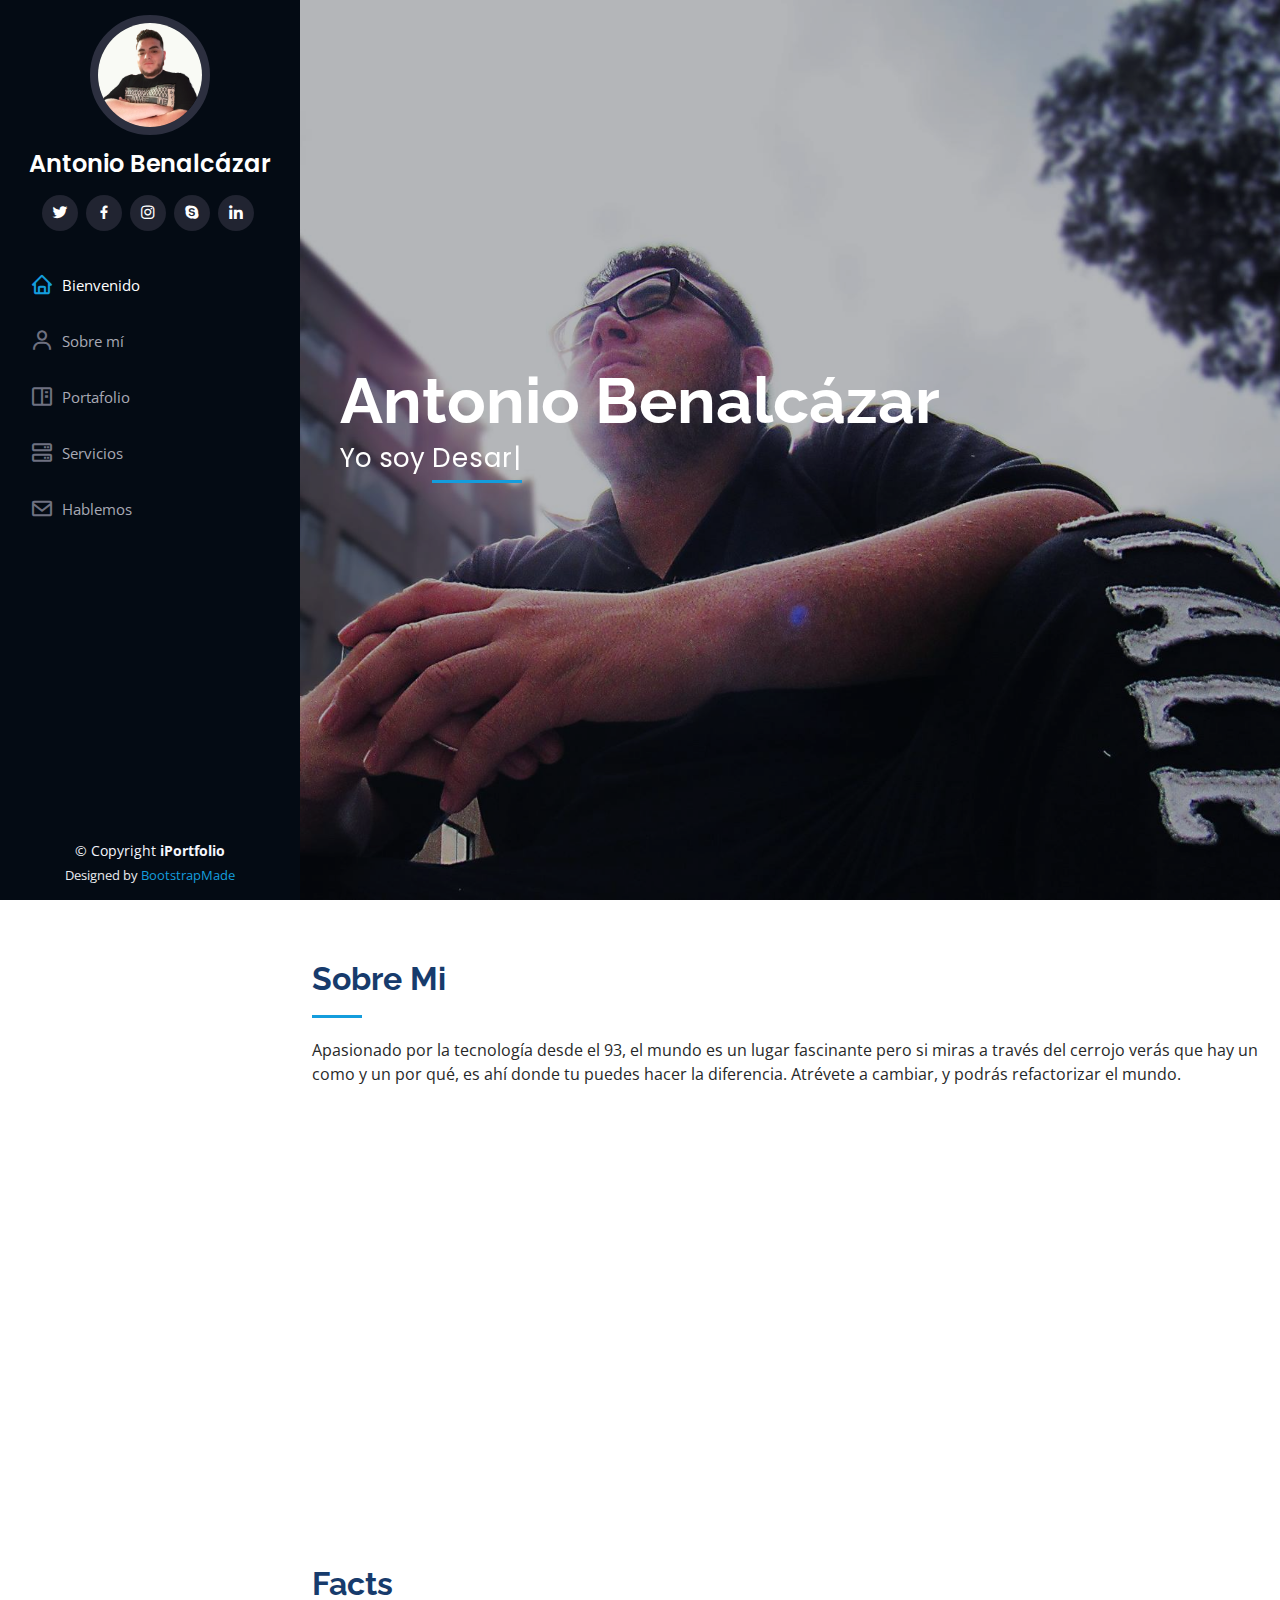
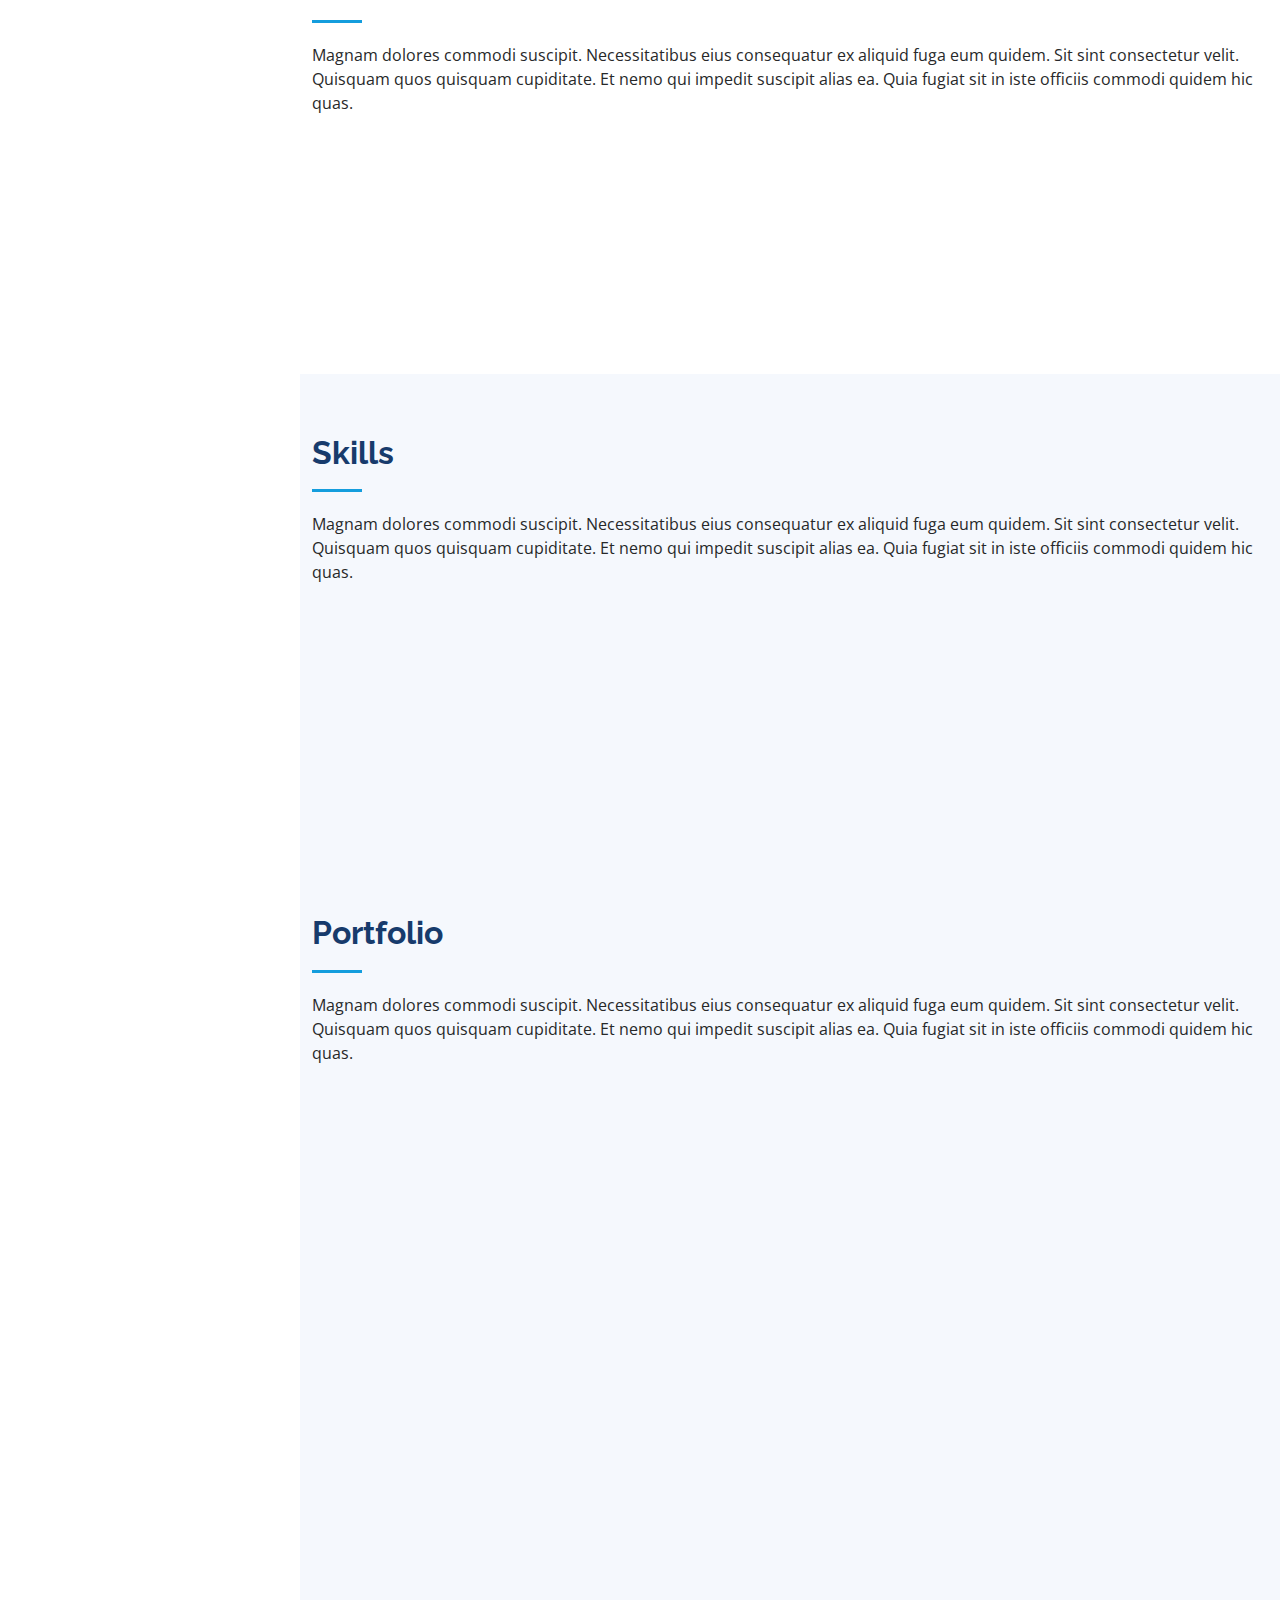
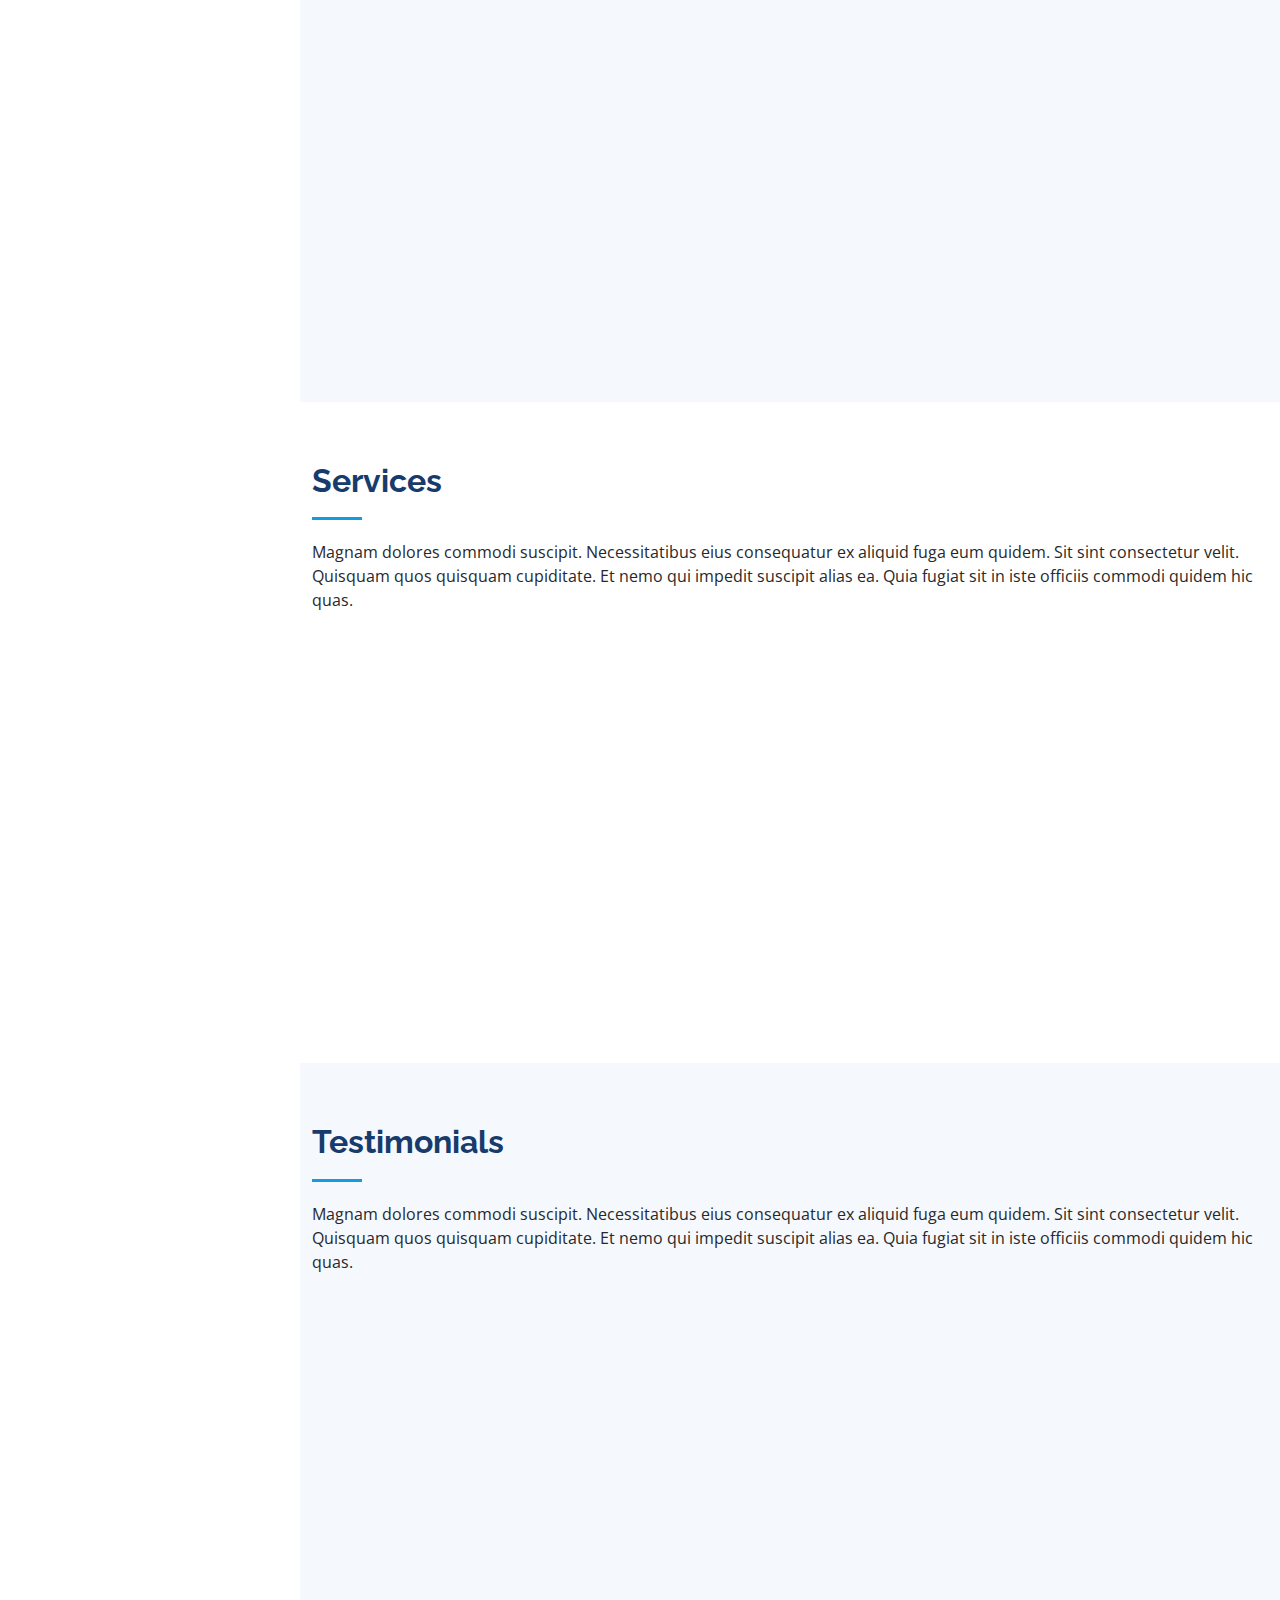
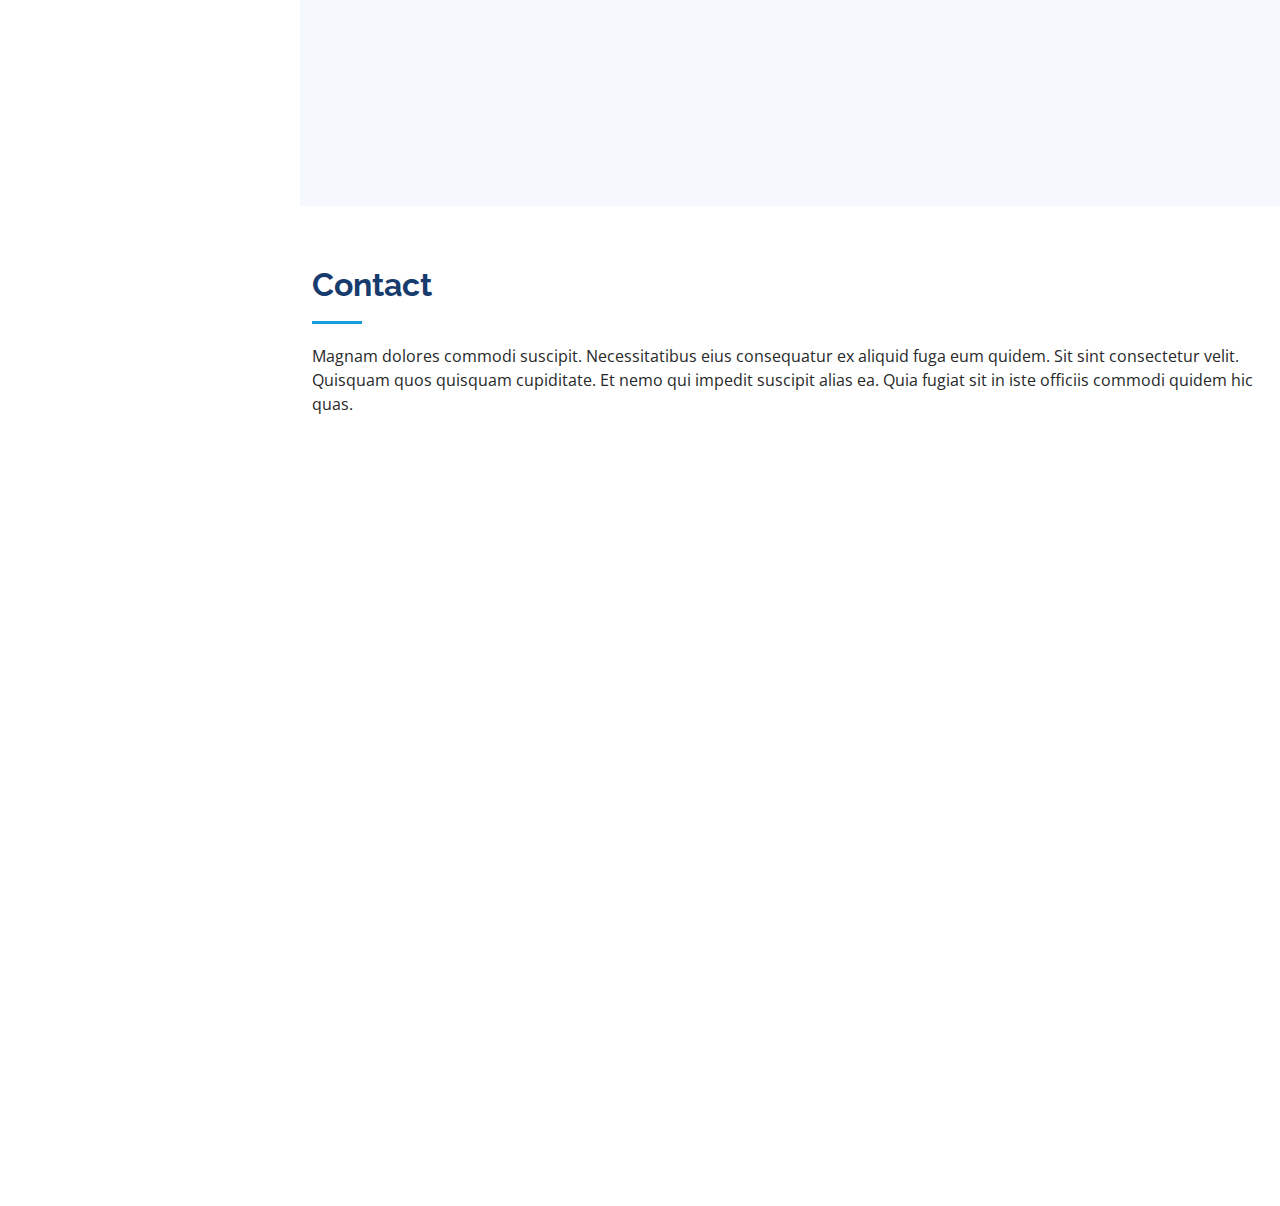
==== index.html @ 8bf0615c "first commit" ====
<!DOCTYPE html>
<html lang="en">

<head>
    <meta charset="utf-8">
    <meta content="width=device-width, initial-scale=1.0" name="viewport">

    <title>Antonio Benalcázar - Portfolio</title>
    <meta content="Programador full stack, piensa 2 veces, programa una vez" name="description">
    <meta content="Antonio Benalcázar, Portafolio" name="keywords">

    <!-- Favicons -->
    <link href="assets/img/favicon.png" rel="icon">
    <link href="assets/img/apple-touch-icon.png" rel="apple-touch-icon">

    <!-- Google Fonts -->
    <link href="https://fonts.googleapis.com/css?family=Open+Sans:300,300i,400,400i,600,600i,700,700i|Raleway:300,300i,400,400i,500,500i,600,600i,700,700i|Poppins:300,300i,400,400i,500,500i,600,600i,700,700i" rel="stylesheet">

    <!-- Vendor CSS Files -->
    <link href="assets/vendor/aos/aos.css" rel="stylesheet">
    <link href="assets/vendor/bootstrap/css/bootstrap.min.css" rel="stylesheet">
    <link href="assets/vendor/bootstrap-icons/bootstrap-icons.css" rel="stylesheet">
    <link href="assets/vendor/boxicons/css/boxicons.min.css" rel="stylesheet">
    <link href="assets/vendor/glightbox/css/glightbox.min.css" rel="stylesheet">
    <link href="assets/vendor/swiper/swiper-bundle.min.css" rel="stylesheet">

    <!-- Template Main CSS File -->
    <link href="assets/css/style.css" rel="stylesheet">
</head>

<body>

    <!-- ======= Mobile nav toggle button ======= -->
    <i class="bi bi-list mobile-nav-toggle d-xl-none"></i>

    <!-- ======= Header ======= -->
    <header id="header">
        <div class="d-flex flex-column">

            <div class="profile">
                <img src="assets/img/profile-img.jpg" alt="" class="img-fluid rounded-circle">
                <h1 class="text-light"><a href="index.html">Antonio Benalcázar</a></h1>
                <div class="social-links mt-3 text-center">
                    <a href="#" class="twitter"><i class="bx bxl-twitter"></i></a>
                    <a href="#" class="facebook"><i class="bx bxl-facebook"></i></a>
                    <a href="#" class="instagram"><i class="bx bxl-instagram"></i></a>
                    <a href="#" class="google-plus"><i class="bx bxl-skype"></i></a>
                    <a href="#" class="linkedin"><i class="bx bxl-linkedin"></i></a>
                </div>
            </div>
            <nav id="navbar" class="nav-menu navbar">
                <ul>
                    <li><a href="#hero" class="nav-link scrollto active"><i class="bx bx-home"></i> <span>Bienvenido</span></a></li>
                    <li><a href="#about" class="nav-link scrollto"><i class="bx bx-user"></i> <span>Sobre mí</span></a></li>
                    <li><a href="#portfolio" class="nav-link scrollto"><i class="bx bx-book-content"></i> <span>Portafolio</span></a></li>
                    <li><a href="#services" class="nav-link scrollto"><i class="bx bx-server"></i> <span>Servicios</span></a></li>
                    <li><a href="#contact" class="nav-link scrollto"><i class="bx bx-envelope"></i> <span>Hablemos</span></a></li>
                </ul>
            </nav>
            <!-- .nav-menu -->
        </div>
    </header>
    <!-- End Header -->

    <!-- ======= Hero Section ======= -->
    <section id="hero" class="d-flex flex-column justify-content-center align-items-center">
        <div class="hero-container" data-aos="fade-in">
            <h1>Antonio Benalcázar</h1>
            <p>Yo soy <span class="typed" data-typed-items="Desarrollador Full Stack, Administrador, Estilo libre"></span></p>
        </div>
    </section>
    <!-- End Hero -->

    <main id="main">

        <!-- ======= About Section ======= -->
        <section id="about" class="about">
            <div class="container">

                <div class="section-title">
                    <h2>Sobre Mi</h2>
                    <p>Apasionado por la tecnología desde el 93, el mundo es un lugar fascinante pero si miras a través del cerrojo verás que hay un como y un por qué, es ahí donde tu puedes hacer la diferencia. Atrévete a cambiar, y podrás refactorizar
                        el mundo.
                    </p>
                </div>

                <div class="row">
                    <div class="col-lg-4" data-aos="fade-right">
                        <img src="assets/img/profile-img.jpg" class="img-fluid" alt="">
                    </div>
                    <div class="col-lg-8 pt-4 pt-lg-0 content" data-aos="fade-left">
                        <h3> Desarrollador por naturaleza</h3>
                        <p class="fst-italic">

                        </p>
                        <div class="row">
                            <div class="col-lg-6">
                                <ul>
                                    <li><i class="bi bi-chevron-right"></i> <strong>Idiomas:</strong> <span>Inglés, Español</span></li>
                                    <li><i class="bi bi-chevron-right"></i> <strong>Hobbies:</strong> <span>Mc, Beatmaker, Gamer</span></li>
                                    <li><i class="bi bi-chevron-right"></i> <strong>País:</strong> <span>Ecuador</span></li>
                                </ul>
                            </div>
                            <div class="col-lg-6">
                                <ul>
                                    <li><i class="bi bi-chevron-right"></i> <strong>Título:</strong> <span>Tecnólogo en Desarrollo de Software</span></li>
                                    <li><i class="bi bi-chevron-right"></i> <strong>Freelance:</strong> <span>Disponible</span></li>
                                </ul>
                            </div>
                        </div>
                        <p>
                            llevo 4 años estudiando programación 2 de ellos los llevo trabajando como profesional donde cada dia siempre se programa con algo nuevo.
                        </p>
                        <div align="center" style="margin-top: 10%;">
                            <button type="submit" class="btn" style="background-color: #0e2442; color:white">Descargar cv</button>
                        </div>
                    </div>
                </div>

            </div>
        </section>
        <!-- End About Section -->

        <!-- ======= Facts Section ======= -->
        <section id="facts" class="facts">
            <div class="container">

                <div class="section-title">
                    <h2>Facts</h2>
                    <p>Magnam dolores commodi suscipit. Necessitatibus eius consequatur ex aliquid fuga eum quidem. Sit sint consectetur velit. Quisquam quos quisquam cupiditate. Et nemo qui impedit suscipit alias ea. Quia fugiat sit in iste officiis commodi
                        quidem hic quas.</p>
                </div>

                <div class="row no-gutters">

                    <div class="col-lg-3 col-md-6 d-md-flex align-items-md-stretch" data-aos="fade-up">
                        <div class="count-box">
                            <i class="bi bi-emoji-smile"></i>
                            <span data-purecounter-start="0" data-purecounter-end="232" data-purecounter-duration="1" class="purecounter"></span>
                            <p><strong>Happy Clients</strong> consequuntur quae</p>
                        </div>
                    </div>

                    <div class="col-lg-3 col-md-6 d-md-flex align-items-md-stretch" data-aos="fade-up" data-aos-delay="100">
                        <div class="count-box">
                            <i class="bi bi-journal-richtext"></i>
                            <span data-purecounter-start="0" data-purecounter-end="521" data-purecounter-duration="1" class="purecounter"></span>
                            <p><strong>Projects</strong> adipisci atque cum quia aut</p>
                        </div>
                    </div>

                    <div class="col-lg-3 col-md-6 d-md-flex align-items-md-stretch" data-aos="fade-up" data-aos-delay="200">
                        <div class="count-box">
                            <i class="bi bi-headset"></i>
                            <span data-purecounter-start="0" data-purecounter-end="1453" data-purecounter-duration="1" class="purecounter"></span>
                            <p><strong>Hours Of Support</strong> aut commodi quaerat</p>
                        </div>
                    </div>

                    <div class="col-lg-3 col-md-6 d-md-flex align-items-md-stretch" data-aos="fade-up" data-aos-delay="300">
                        <div class="count-box">
                            <i class="bi bi-people"></i>
                            <span data-purecounter-start="0" data-purecounter-end="32" data-purecounter-duration="1" class="purecounter"></span>
                            <p><strong>Hard Workers</strong> rerum asperiores dolor</p>
                        </div>
                    </div>

                </div>

            </div>
        </section>
        <!-- End Facts Section -->

        <!-- ======= Skills Section ======= -->
        <section id="skills" class="skills section-bg">
            <div class="container">

                <div class="section-title">
                    <h2>Skills</h2>
                    <p>Magnam dolores commodi suscipit. Necessitatibus eius consequatur ex aliquid fuga eum quidem. Sit sint consectetur velit. Quisquam quos quisquam cupiditate. Et nemo qui impedit suscipit alias ea. Quia fugiat sit in iste officiis commodi
                        quidem hic quas.</p>
                </div>

                <div class="row skills-content">

                    <div class="col-lg-6" data-aos="fade-up">

                        <div class="progress">
                            <span class="skill">HTML <i class="val">100%</i></span>
                            <div class="progress-bar-wrap">
                                <div class="progress-bar" role="progressbar" aria-valuenow="100" aria-valuemin="0" aria-valuemax="100"></div>
                            </div>
                        </div>

                        <div class="progress">
                            <span class="skill">CSS <i class="val">90%</i></span>
                            <div class="progress-bar-wrap">
                                <div class="progress-bar" role="progressbar" aria-valuenow="90" aria-valuemin="0" aria-valuemax="100"></div>
                            </div>
                        </div>

                        <div class="progress">
                            <span class="skill">JavaScript <i class="val">75%</i></span>
                            <div class="progress-bar-wrap">
                                <div class="progress-bar" role="progressbar" aria-valuenow="75" aria-valuemin="0" aria-valuemax="100"></div>
                            </div>
                        </div>

                    </div>

                    <div class="col-lg-6" data-aos="fade-up" data-aos-delay="100">

                        <div class="progress">
                            <span class="skill">PHP <i class="val">80%</i></span>
                            <div class="progress-bar-wrap">
                                <div class="progress-bar" role="progressbar" aria-valuenow="80" aria-valuemin="0" aria-valuemax="100"></div>
                            </div>
                        </div>

                        <div class="progress">
                            <span class="skill">WordPress/CMS <i class="val">90%</i></span>
                            <div class="progress-bar-wrap">
                                <div class="progress-bar" role="progressbar" aria-valuenow="90" aria-valuemin="0" aria-valuemax="100"></div>
                            </div>
                        </div>

                        <div class="progress">
                            <span class="skill">Photoshop <i class="val">55%</i></span>
                            <div class="progress-bar-wrap">
                                <div class="progress-bar" role="progressbar" aria-valuenow="55" aria-valuemin="0" aria-valuemax="100"></div>
                            </div>
                        </div>

                    </div>

                </div>

            </div>
        </section>
        <!-- End Skills Section -->

        <!-- ======= Portfolio Section ======= -->
        <section id="portfolio" class="portfolio section-bg">
            <div class="container">

                <div class="section-title">
                    <h2>Portfolio</h2>
                    <p>Magnam dolores commodi suscipit. Necessitatibus eius consequatur ex aliquid fuga eum quidem. Sit sint consectetur velit. Quisquam quos quisquam cupiditate. Et nemo qui impedit suscipit alias ea. Quia fugiat sit in iste officiis commodi
                        quidem hic quas.</p>
                </div>

                <div class="row" data-aos="fade-up">
                    <div class="col-lg-12 d-flex justify-content-center">
                        <ul id="portfolio-flters">
                            <li data-filter="*" class="filter-active">All</li>
                            <li data-filter=".filter-app">App</li>
                            <li data-filter=".filter-card">Card</li>
                            <li data-filter=".filter-web">Web</li>
                        </ul>
                    </div>
                </div>

                <div class="row portfolio-container" data-aos="fade-up" data-aos-delay="100">

                    <div class="col-lg-4 col-md-6 portfolio-item filter-app">
                        <div class="portfolio-wrap">
                            <img src="assets/img/portfolio/portfolio-1.jpg" class="img-fluid" alt="">
                            <div class="portfolio-links">
                                <a href="assets/img/portfolio/portfolio-1.jpg" data-gallery="portfolioGallery" class="portfolio-lightbox" title="App 1"><i class="bx bx-plus"></i></a>
                                <a href="portfolio-details.html" title="More Details"><i class="bx bx-link"></i></a>
                            </div>
                        </div>
                    </div>

                    <div class="col-lg-4 col-md-6 portfolio-item filter-web">
                        <div class="portfolio-wrap">
                            <img src="assets/img/portfolio/portfolio-2.jpg" class="img-fluid" alt="">
                            <div class="portfolio-links">
                                <a href="assets/img/portfolio/portfolio-2.jpg" data-gallery="portfolioGallery" class="portfolio-lightbox" title="Web 3"><i class="bx bx-plus"></i></a>
                                <a href="portfolio-details.html" title="More Details"><i class="bx bx-link"></i></a>
                            </div>
                        </div>
                    </div>

                    <div class="col-lg-4 col-md-6 portfolio-item filter-app">
                        <div class="portfolio-wrap">
                            <img src="assets/img/portfolio/portfolio-3.jpg" class="img-fluid" alt="">
                            <div class="portfolio-links">
                                <a href="assets/img/portfolio/portfolio-3.jpg" data-gallery="portfolioGallery" class="portfolio-lightbox" title="App 2"><i class="bx bx-plus"></i></a>
                                <a href="portfolio-details.html" title="More Details"><i class="bx bx-link"></i></a>
                            </div>
                        </div>
                    </div>

                    <div class="col-lg-4 col-md-6 portfolio-item filter-card">
                        <div class="portfolio-wrap">
                            <img src="assets/img/portfolio/portfolio-4.jpg" class="img-fluid" alt="">
                            <div class="portfolio-links">
                                <a href="assets/img/portfolio/portfolio-4.jpg" data-gallery="portfolioGallery" class="portfolio-lightbox" title="Card 2"><i class="bx bx-plus"></i></a>
                                <a href="portfolio-details.html" title="More Details"><i class="bx bx-link"></i></a>
                            </div>
                        </div>
                    </div>

                    <div class="col-lg-4 col-md-6 portfolio-item filter-web">
                        <div class="portfolio-wrap">
                            <img src="assets/img/portfolio/portfolio-5.jpg" class="img-fluid" alt="">
                            <div class="portfolio-links">
                                <a href="assets/img/portfolio/portfolio-5.jpg" data-gallery="portfolioGallery" class="portfolio-lightbox" title="Web 2"><i class="bx bx-plus"></i></a>
                                <a href="portfolio-details.html" title="More Details"><i class="bx bx-link"></i></a>
                            </div>
                        </div>
                    </div>

                    <div class="col-lg-4 col-md-6 portfolio-item filter-app">
                        <div class="portfolio-wrap">
                            <img src="assets/img/portfolio/portfolio-6.jpg" class="img-fluid" alt="">
                            <div class="portfolio-links">
                                <a href="assets/img/portfolio/portfolio-6.jpg" data-gallery="portfolioGallery" class="portfolio-lightbox" title="App 3"><i class="bx bx-plus"></i></a>
                                <a href="portfolio-details.html" title="More Details"><i class="bx bx-link"></i></a>
                            </div>
                        </div>
                    </div>

                    <div class="col-lg-4 col-md-6 portfolio-item filter-card">
                        <div class="portfolio-wrap">
                            <img src="assets/img/portfolio/portfolio-7.jpg" class="img-fluid" alt="">
                            <div class="portfolio-links">
                                <a href="assets/img/portfolio/portfolio-7.jpg" data-gallery="portfolioGallery" class="portfolio-lightbox" title="Card 1"><i class="bx bx-plus"></i></a>
                                <a href="portfolio-details.html" title="More Details"><i class="bx bx-link"></i></a>
                            </div>
                        </div>
                    </div>

                    <div class="col-lg-4 col-md-6 portfolio-item filter-card">
                        <div class="portfolio-wrap">
                            <img src="assets/img/portfolio/portfolio-8.jpg" class="img-fluid" alt="">
                            <div class="portfolio-links">
                                <a href="assets/img/portfolio/portfolio-8.jpg" data-gallery="portfolioGallery" class="portfolio-lightbox" title="Card 3"><i class="bx bx-plus"></i></a>
                                <a href="portfolio-details.html" title="More Details"><i class="bx bx-link"></i></a>
                            </div>
                        </div>
                    </div>

                    <div class="col-lg-4 col-md-6 portfolio-item filter-web">
                        <div class="portfolio-wrap">
                            <img src="assets/img/portfolio/portfolio-9.jpg" class="img-fluid" alt="">
                            <div class="portfolio-links">
                                <a href="assets/img/portfolio/portfolio-9.jpg" data-gallery="portfolioGallery" class="portfolio-lightbox" title="Web 3"><i class="bx bx-plus"></i></a>
                                <a href="portfolio-details.html" title="More Details"><i class="bx bx-link"></i></a>
                            </div>
                        </div>
                    </div>

                </div>

            </div>
        </section>
        <!-- End Portfolio Section -->

        <!-- ======= Services Section ======= -->
        <section id="services" class="services">
            <div class="container">

                <div class="section-title">
                    <h2>Services</h2>
                    <p>Magnam dolores commodi suscipit. Necessitatibus eius consequatur ex aliquid fuga eum quidem. Sit sint consectetur velit. Quisquam quos quisquam cupiditate. Et nemo qui impedit suscipit alias ea. Quia fugiat sit in iste officiis commodi
                        quidem hic quas.</p>
                </div>

                <div class="row">
                    <div class="col-lg-4 col-md-6 icon-box" data-aos="fade-up">
                        <div class="icon"><i class="bi bi-briefcase"></i></div>
                        <h4 class="title"><a href="">Lorem Ipsum</a></h4>
                        <p class="description">Voluptatum deleniti atque corrupti quos dolores et quas molestias excepturi sint occaecati cupiditate non provident</p>
                    </div>
                    <div class="col-lg-4 col-md-6 icon-box" data-aos="fade-up" data-aos-delay="100">
                        <div class="icon"><i class="bi bi-card-checklist"></i></div>
                        <h4 class="title"><a href="">Dolor Sitema</a></h4>
                        <p class="description">Minim veniam, quis nostrud exercitation ullamco laboris nisi ut aliquip ex ea commodo consequat tarad limino ata</p>
                    </div>
                    <div class="col-lg-4 col-md-6 icon-box" data-aos="fade-up" data-aos-delay="200">
                        <div class="icon"><i class="bi bi-bar-chart"></i></div>
                        <h4 class="title"><a href="">Sed ut perspiciatis</a></h4>
                        <p class="description">Duis aute irure dolor in reprehenderit in voluptate velit esse cillum dolore eu fugiat nulla pariatur</p>
                    </div>
                    <div class="col-lg-4 col-md-6 icon-box" data-aos="fade-up" data-aos-delay="300">
                        <div class="icon"><i class="bi bi-binoculars"></i></div>
                        <h4 class="title"><a href="">Magni Dolores</a></h4>
                        <p class="description">Excepteur sint occaecat cupidatat non proident, sunt in culpa qui officia deserunt mollit anim id est laborum</p>
                    </div>
                    <div class="col-lg-4 col-md-6 icon-box" data-aos="fade-up" data-aos-delay="400">
                        <div class="icon"><i class="bi bi-brightness-high"></i></div>
                        <h4 class="title"><a href="">Nemo Enim</a></h4>
                        <p class="description">At vero eos et accusamus et iusto odio dignissimos ducimus qui blanditiis praesentium voluptatum deleniti atque</p>
                    </div>
                    <div class="col-lg-4 col-md-6 icon-box" data-aos="fade-up" data-aos-delay="500">
                        <div class="icon"><i class="bi bi-calendar4-week"></i></div>
                        <h4 class="title"><a href="">Eiusmod Tempor</a></h4>
                        <p class="description">Et harum quidem rerum facilis est et expedita distinctio. Nam libero tempore, cum soluta nobis est eligendi</p>
                    </div>
                </div>

            </div>
        </section>
        <!-- End Services Section -->

        <!-- ======= Testimonials Section ======= -->
        <section id="testimonials" class="testimonials section-bg">
            <div class="container">

                <div class="section-title">
                    <h2>Testimonials</h2>
                    <p>Magnam dolores commodi suscipit. Necessitatibus eius consequatur ex aliquid fuga eum quidem. Sit sint consectetur velit. Quisquam quos quisquam cupiditate. Et nemo qui impedit suscipit alias ea. Quia fugiat sit in iste officiis commodi
                        quidem hic quas.</p>
                </div>

                <div class="testimonials-slider swiper-container" data-aos="fade-up" data-aos-delay="100">
                    <div class="swiper-wrapper">

                        <div class="swiper-slide">
                            <div class="testimonial-item" data-aos="fade-up">
                                <p>
                                    <i class="bx bxs-quote-alt-left quote-icon-left"></i> Proin iaculis purus consequat sem cure digni ssim donec porttitora entum suscipit rhoncus. Accusantium quam, ultricies eget id, aliquam eget nibh et. Maecen aliquam,
                                    risus at semper.
                                    <i class="bx bxs-quote-alt-right quote-icon-right"></i>
                                </p>
                                <img src="assets/img/testimonials/testimonials-1.jpg" class="testimonial-img" alt="">
                                <h3>Saul Goodman</h3>
                                <h4>Ceo &amp; Founder</h4>
                            </div>
                        </div>
                        <!-- End testimonial item -->

                        <div class="swiper-slide">
                            <div class="testimonial-item" data-aos="fade-up" data-aos-delay="100">
                                <p>
                                    <i class="bx bxs-quote-alt-left quote-icon-left"></i> Export tempor illum tamen malis malis eram quae irure esse labore quem cillum quid cillum eram malis quorum velit fore eram velit sunt aliqua noster fugiat irure
                                    amet legam anim culpa.
                                    <i class="bx bxs-quote-alt-right quote-icon-right"></i>
                                </p>
                                <img src="assets/img/testimonials/testimonials-2.jpg" class="testimonial-img" alt="">
                                <h3>Sara Wilsson</h3>
                                <h4>Designer</h4>
                            </div>
                        </div>
                        <!-- End testimonial item -->

                        <div class="swiper-slide">
                            <div class="testimonial-item" data-aos="fade-up" data-aos-delay="200">
                                <p>
                                    <i class="bx bxs-quote-alt-left quote-icon-left"></i> Enim nisi quem export duis labore cillum quae magna enim sint quorum nulla quem veniam duis minim tempor labore quem eram duis noster aute amet eram fore quis sint
                                    minim.
                                    <i class="bx bxs-quote-alt-right quote-icon-right"></i>
                                </p>
                                <img src="assets/img/testimonials/testimonials-3.jpg" class="testimonial-img" alt="">
                                <h3>Jena Karlis</h3>
                                <h4>Store Owner</h4>
                            </div>
                        </div>
                        <!-- End testimonial item -->

                        <div class="swiper-slide">
                            <div class="testimonial-item" data-aos="fade-up" data-aos-delay="300">
                                <p>
                                    <i class="bx bxs-quote-alt-left quote-icon-left"></i> Fugiat enim eram quae cillum dolore dolor amet nulla culpa multos export minim fugiat minim velit minim dolor enim duis veniam ipsum anim magna sunt elit fore quem
                                    dolore labore illum veniam.
                                    <i class="bx bxs-quote-alt-right quote-icon-right"></i>
                                </p>
                                <img src="assets/img/testimonials/testimonials-4.jpg" class="testimonial-img" alt="">
                                <h3>Matt Brandon</h3>
                                <h4>Freelancer</h4>
                            </div>
                        </div>
                        <!-- End testimonial item -->

                        <div class="swiper-slide">
                            <div class="testimonial-item" data-aos="fade-up" data-aos-delay="400">
                                <p>
                                    <i class="bx bxs-quote-alt-left quote-icon-left"></i> Quis quorum aliqua sint quem legam fore sunt eram irure aliqua veniam tempor noster veniam enim culpa labore duis sunt culpa nulla illum cillum fugiat legam esse
                                    veniam culpa fore nisi cillum quid.
                                    <i class="bx bxs-quote-alt-right quote-icon-right"></i>
                                </p>
                                <img src="assets/img/testimonials/testimonials-5.jpg" class="testimonial-img" alt="">
                                <h3>John Larson</h3>
                                <h4>Entrepreneur</h4>
                            </div>
                        </div>
                        <!-- End testimonial item -->

                    </div>
                    <div class="swiper-pagination"></div>
                </div>

            </div>
        </section>
        <!-- End Testimonials Section -->

        <!-- ======= Contact Section ======= -->
        <section id="contact" class="contact">
            <div class="container">

                <div class="section-title">
                    <h2>Contact</h2>
                    <p>Magnam dolores commodi suscipit. Necessitatibus eius consequatur ex aliquid fuga eum quidem. Sit sint consectetur velit. Quisquam quos quisquam cupiditate. Et nemo qui impedit suscipit alias ea. Quia fugiat sit in iste officiis commodi
                        quidem hic quas.</p>
                </div>

                <div class="row" data-aos="fade-in">

                    <div class="col-lg-5 d-flex align-items-stretch">
                        <div class="info">
                            <div class="address">
                                <i class="bi bi-geo-alt"></i>
                                <h4>Location:</h4>
                                <p>A108 Adam Street, New York, NY 535022</p>
                            </div>

                            <div class="email">
                                <i class="bi bi-envelope"></i>
                                <h4>Email:</h4>
                                <p>info@example.com</p>
                            </div>

                            <div class="phone">
                                <i class="bi bi-phone"></i>
                                <h4>Call:</h4>
                                <p>+1 5589 55488 55s</p>
                            </div>

                            <iframe src="https://www.google.com/maps/embed?pb=!1m14!1m8!1m3!1d12097.433213460943!2d-74.0062269!3d40.7101282!3m2!1i1024!2i768!4f13.1!3m3!1m2!1s0x0%3A0xb89d1fe6bc499443!2sDowntown+Conference+Center!5e0!3m2!1smk!2sbg!4v1539943755621" frameborder="0"
                                style="border:0; width: 100%; height: 290px;" allowfullscreen></iframe>
                        </div>

                    </div>

                    <div class="col-lg-7 mt-5 mt-lg-0 d-flex align-items-stretch">
                        <form action="forms/contact.php" method="post" role="form" class="php-email-form">
                            <div class="row">
                                <div class="form-group col-md-6">
                                    <label for="name">Your Name</label>
                                    <input type="text" name="name" class="form-control" id="name" required>
                                </div>
                                <div class="form-group col-md-6">
                                    <label for="name">Your Email</label>
                                    <input type="email" class="form-control" name="email" id="email" required>
                                </div>
                            </div>
                            <div class="form-group">
                                <label for="name">Subject</label>
                                <input type="text" class="form-control" name="subject" id="subject" required>
                            </div>
                            <div class="form-group">
                                <label for="name">Message</label>
                                <textarea class="form-control" name="message" rows="10" required></textarea>
                            </div>
                            <div class="my-3">
                                <div class="loading">Loading</div>
                                <div class="error-message"></div>
                                <div class="sent-message">Your message has been sent. Thank you!</div>
                            </div>
                            <div class="text-center"><button type="submit">Send Message</button></div>
                        </form>
                    </div>

                </div>

            </div>
        </section>
        <!-- End Contact Section -->

    </main>
    <!-- End #main -->

    <!-- ======= Footer ======= -->
    <footer id="footer">
        <div class="container">
            <div class="copyright">
                &copy; Copyright <strong><span>iPortfolio</span></strong>
            </div>
            <div class="credits">
                <!-- All the links in the footer should remain intact. -->
                <!-- You can delete the links only if you purchased the pro version. -->
                <!-- Licensing information: https://bootstrapmade.com/license/ -->
                <!-- Purchase the pro version with working PHP/AJAX contact form: https://bootstrapmade.com/iportfolio-bootstrap-portfolio-websites-template/ -->
                Designed by <a href="https://bootstrapmade.com/">BootstrapMade</a>
            </div>
        </div>
    </footer>
    <!-- End  Footer -->

    <a href="#" class="back-to-top d-flex align-items-center justify-content-center"><i class="bi bi-arrow-up-short"></i></a>

    <!-- Vendor JS Files -->
    <script src="assets/vendor/aos/aos.js"></script>
    <script src="assets/vendor/bootstrap/js/bootstrap.bundle.min.js"></script>
    <script src="assets/vendor/glightbox/js/glightbox.min.js"></script>
    <script src="assets/vendor/isotope-layout/isotope.pkgd.min.js"></script>
    <script src="assets/vendor/php-email-form/validate.js"></script>
    <script src="assets/vendor/purecounter/purecounter.js"></script>
    <script src="assets/vendor/swiper/swiper-bundle.min.js"></script>
    <script src="assets/vendor/typed.js/typed.min.js"></script>
    <script src="assets/vendor/waypoints/noframework.waypoints.js"></script>

    <!-- Template Main JS File -->
    <script src="assets/js/main.js"></script>

</body>

</html>
---- assets/css/style.css ----
/**
* Template Name: iPortfolio - v3.3.0
* Template URL: https://bootstrapmade.com/iportfolio-bootstrap-portfolio-websites-template/
* Author: BootstrapMade.com
* License: https://bootstrapmade.com/license/
*/

/*--------------------------------------------------------------
# General
--------------------------------------------------------------*/
body {
  font-family: "Open Sans", sans-serif;
  color: #272829;
}

a {
  color: #149ddd;
  text-decoration: none;
}

a:hover {
  color: #37b3ed;
  text-decoration: none;
}

h1, h2, h3, h4, h5, h6 {
  font-family: "Raleway", sans-serif;
}

/*--------------------------------------------------------------
# Back to top button
--------------------------------------------------------------*/
.back-to-top {
  position: fixed;
  visibility: hidden;
  opacity: 0;
  right: 15px;
  bottom: 15px;
  z-index: 996;
  background: #149ddd;
  width: 40px;
  height: 40px;
  border-radius: 50px;
  transition: all 0.4s;
}

.back-to-top i {
  font-size: 28px;
  color: #fff;
  line-height: 0;
}

.back-to-top:hover {
  background: #2eafec;
  color: #fff;
}

.back-to-top.active {
  visibility: visible;
  opacity: 1;
}

/*--------------------------------------------------------------
# Header
--------------------------------------------------------------*/
#header {
  position: fixed;
  top: 0;
  left: 0;
  bottom: 0;
  width: 300px;
  transition: all ease-in-out 0.5s;
  z-index: 9997;
  transition: all 0.5s;
  padding: 0 15px;
  background: #040b14;
  overflow-y: auto;
}

#header .profile img {
  margin: 15px auto;
  display: block;
  width: 120px;
  border: 8px solid #2c2f3f;
}

#header .profile h1 {
  font-size: 24px;
  margin: 0;
  padding: 0;
  font-weight: 600;
  -moz-text-align-last: center;
  text-align-last: center;
  font-family: "Poppins", sans-serif;
}

#header .profile h1 a, #header .profile h1 a:hover {
  color: #fff;
  text-decoration: none;
}

#header .profile .social-links a {
  font-size: 18px;
  display: inline-block;
  background: #212431;
  color: #fff;
  line-height: 1;
  padding: 8px 0;
  margin-right: 4px;
  border-radius: 50%;
  text-align: center;
  width: 36px;
  height: 36px;
  transition: 0.3s;
}

#header .profile .social-links a:hover {
  background: #149ddd;
  color: #fff;
  text-decoration: none;
}

#main {
  margin-left: 300px;
}

@media (max-width: 1199px) {
  #header {
    left: -300px;
  }
  #main {
    margin-left: 0;
  }
}

/*--------------------------------------------------------------
# Navigation Menu
--------------------------------------------------------------*/
/* Desktop Navigation */
.nav-menu {
  padding: 30px 0 0 0;
}

.nav-menu * {
  margin: 0;
  padding: 0;
  list-style: none;
}

.nav-menu > ul > li {
  position: relative;
  white-space: nowrap;
}

.nav-menu a, .nav-menu a:focus {
  display: flex;
  align-items: center;
  color: #a8a9b4;
  padding: 12px 15px;
  margin-bottom: 8px;
  transition: 0.3s;
  font-size: 15px;
}

.nav-menu a i, .nav-menu a:focus i {
  font-size: 24px;
  padding-right: 8px;
  color: #6f7180;
}

.nav-menu a:hover, .nav-menu .active, .nav-menu .active:focus, .nav-menu li:hover > a {
  text-decoration: none;
  color: #fff;
}

.nav-menu a:hover i, .nav-menu .active i, .nav-menu .active:focus i, .nav-menu li:hover > a i {
  color: #149ddd;
}

/* Mobile Navigation */
.mobile-nav-toggle {
  position: fixed;
  right: 15px;
  top: 15px;
  z-index: 9998;
  border: 0;
  font-size: 24px;
  transition: all 0.4s;
  outline: none !important;
  background-color: #149ddd;
  color: #fff;
  width: 40px;
  height: 40px;
  display: inline-flex;
  align-items: center;
  justify-content: center;
  line-height: 0;
  border-radius: 50px;
  cursor: pointer;
}

.mobile-nav-active {
  overflow: hidden;
}

.mobile-nav-active #header {
  left: 0;
}

/*--------------------------------------------------------------
# Hero Section
--------------------------------------------------------------*/
#hero {
  width: 100%;
  height: 100vh;
  background: url("../img/hero-bg.jpg") top center;
  background-size: cover;
}

#hero:before {
  content: "";
  background: rgba(5, 13, 24, 0.3);
  position: absolute;
  bottom: 0;
  top: 0;
  left: 0;
  right: 0;
  z-index: 1;
}

#hero .hero-container {
  position: relative;
  z-index: 2;
  min-width: 300px;
}

#hero h1 {
  margin: 0 0 10px 0;
  font-size: 64px;
  font-weight: 700;
  line-height: 56px;
  color: #fff;
}

#hero p {
  color: #fff;
  margin-bottom: 50px;
  font-size: 26px;
  font-family: "Poppins", sans-serif;
}

#hero p span {
  color: #fff;
  padding-bottom: 4px;
  letter-spacing: 1px;
  border-bottom: 3px solid #149ddd;
}

@media (min-width: 1024px) {
  #hero {
    background-attachment: fixed;
  }
}

@media (max-width: 768px) {
  #hero h1 {
    font-size: 28px;
    line-height: 36px;
  }
  #hero h2 {
    font-size: 18px;
    line-height: 24px;
    margin-bottom: 30px;
  }
}

/*--------------------------------------------------------------
# Sections General
--------------------------------------------------------------*/
section {
  padding: 60px 0;
  overflow: hidden;
}

.section-bg {
  background: #f5f8fd;
}

.section-title {
  padding-bottom: 30px;
}

.section-title h2 {
  font-size: 32px;
  font-weight: bold;
  margin-bottom: 20px;
  padding-bottom: 20px;
  position: relative;
  color: #173b6c;
}

.section-title h2::after {
  content: '';
  position: absolute;
  display: block;
  width: 50px;
  height: 3px;
  background: #149ddd;
  bottom: 0;
  left: 0;
}

.section-title p {
  margin-bottom: 0;
}

/*--------------------------------------------------------------
# About
--------------------------------------------------------------*/
.about .content h3 {
  font-weight: 700;
  font-size: 26px;
  color: #173b6c;
}

.about .content ul {
  list-style: none;
  padding: 0;
}

.about .content ul li {
  margin-bottom: 20px;
  display: flex;
  align-items: center;
}

.about .content ul strong {
  margin-right: 10px;
}

.about .content ul i {
  font-size: 16px;
  margin-right: 5px;
  color: #149ddd;
  line-height: 0;
}

.about .content p:last-child {
  margin-bottom: 0;
}

/*--------------------------------------------------------------
# Facts
--------------------------------------------------------------*/
.facts {
  padding-bottom: 30px;
}

.facts .count-box {
  padding: 30px;
  width: 100%;
}

.facts .count-box i {
  display: block;
  font-size: 44px;
  color: #149ddd;
  float: left;
  line-height: 0;
}

.facts .count-box span {
  font-size: 48px;
  line-height: 40px;
  display: block;
  font-weight: 700;
  color: #050d18;
  margin-left: 60px;
}

.facts .count-box p {
  padding: 15px 0 0 0;
  margin: 0 0 0 60px;
  font-family: "Raleway", sans-serif;
  font-size: 14px;
  color: #122f57;
}

.facts .count-box a {
  font-weight: 600;
  display: block;
  margin-top: 20px;
  color: #122f57;
  font-size: 15px;
  font-family: "Poppins", sans-serif;
  transition: ease-in-out 0.3s;
}

.facts .count-box a:hover {
  color: #1f5297;
}

/*--------------------------------------------------------------
# Akills
--------------------------------------------------------------*/
.skills .progress {
  height: 60px;
  display: block;
  background: none;
  border-radius: 0;
}

.skills .progress .skill {
  padding: 0;
  margin: 0 0 6px 0;
  text-transform: uppercase;
  display: block;
  font-weight: 600;
  font-family: "Poppins", sans-serif;
  color: #050d18;
}

.skills .progress .skill .val {
  float: right;
  font-style: normal;
}

.skills .progress-bar-wrap {
  background: #dce8f8;
  height: 10px;
}

.skills .progress-bar {
  width: 1px;
  height: 10px;
  transition: .9s;
  background-color: #149ddd;
}

/*--------------------------------------------------------------
# Resume
--------------------------------------------------------------*/
.resume .resume-title {
  font-size: 26px;
  font-weight: 700;
  margin-top: 20px;
  margin-bottom: 20px;
  color: #050d18;
}

.resume .resume-item {
  padding: 0 0 20px 20px;
  margin-top: -2px;
  border-left: 2px solid #1f5297;
  position: relative;
}

.resume .resume-item h4 {
  line-height: 18px;
  font-size: 18px;
  font-weight: 600;
  text-transform: uppercase;
  font-family: "Poppins", sans-serif;
  color: #050d18;
  margin-bottom: 10px;
}

.resume .resume-item h5 {
  font-size: 16px;
  background: #e4edf9;
  padding: 5px 15px;
  display: inline-block;
  font-weight: 600;
  margin-bottom: 10px;
}

.resume .resume-item ul {
  padding-left: 20px;
}

.resume .resume-item ul li {
  padding-bottom: 10px;
}

.resume .resume-item:last-child {
  padding-bottom: 0;
}

.resume .resume-item::before {
  content: "";
  position: absolute;
  width: 16px;
  height: 16px;
  border-radius: 50px;
  left: -9px;
  top: 0;
  background: #fff;
  border: 2px solid #1f5297;
}

/*--------------------------------------------------------------
# Portfolio
--------------------------------------------------------------*/
.portfolio .portfolio-item {
  margin-bottom: 30px;
}

.portfolio #portfolio-flters {
  padding: 0;
  margin: 0 auto 35px auto;
  list-style: none;
  text-align: center;
  background: #fff;
  border-radius: 50px;
  padding: 2px 15px;
}

.portfolio #portfolio-flters li {
  cursor: pointer;
  display: inline-block;
  padding: 10px 15px 8px 15px;
  font-size: 14px;
  font-weight: 600;
  line-height: 1;
  text-transform: uppercase;
  color: #272829;
  margin-bottom: 5px;
  transition: all 0.3s ease-in-out;
}

.portfolio #portfolio-flters li:hover, .portfolio #portfolio-flters li.filter-active {
  color: #149ddd;
}

.portfolio #portfolio-flters li:last-child {
  margin-right: 0;
}

.portfolio .portfolio-wrap {
  transition: 0.3s;
  position: relative;
  overflow: hidden;
  z-index: 1;
}

.portfolio .portfolio-wrap::before {
  content: "";
  background: rgba(255, 255, 255, 0.5);
  position: absolute;
  left: 0;
  right: 0;
  top: 0;
  bottom: 0;
  transition: all ease-in-out 0.3s;
  z-index: 2;
  opacity: 0;
}

.portfolio .portfolio-wrap .portfolio-links {
  opacity: 1;
  left: 0;
  right: 0;
  bottom: -60px;
  z-index: 3;
  position: absolute;
  transition: all ease-in-out 0.3s;
  display: flex;
  justify-content: center;
}

.portfolio .portfolio-wrap .portfolio-links a {
  color: #fff;
  font-size: 28px;
  text-align: center;
  background: rgba(20, 157, 221, 0.75);
  transition: 0.3s;
  width: 50%;
}

.portfolio .portfolio-wrap .portfolio-links a:hover {
  background: rgba(20, 157, 221, 0.95);
}

.portfolio .portfolio-wrap .portfolio-links a + a {
  border-left: 1px solid #37b3ed;
}

.portfolio .portfolio-wrap:hover::before {
  top: 0;
  left: 0;
  right: 0;
  bottom: 0;
  opacity: 1;
}

.portfolio .portfolio-wrap:hover .portfolio-links {
  opacity: 1;
  bottom: 0;
}

/*--------------------------------------------------------------
# Portfolio Details
--------------------------------------------------------------*/
.portfolio-details {
  padding-top: 40px;
}

.portfolio-details .portfolio-details-slider img {
  width: 100%;
}

.portfolio-details .portfolio-details-slider .swiper-pagination {
  margin-top: 20px;
  position: relative;
}

.portfolio-details .portfolio-details-slider .swiper-pagination .swiper-pagination-bullet {
  width: 12px;
  height: 12px;
  background-color: #fff;
  opacity: 1;
  border: 1px solid #149ddd;
}

.portfolio-details .portfolio-details-slider .swiper-pagination .swiper-pagination-bullet-active {
  background-color: #149ddd;
}

.portfolio-details .portfolio-info {
  padding: 30px;
  box-shadow: 0px 0 30px rgba(5, 13, 24, 0.08);
}

.portfolio-details .portfolio-info h3 {
  font-size: 22px;
  font-weight: 700;
  margin-bottom: 20px;
  padding-bottom: 20px;
  border-bottom: 1px solid #eee;
}

.portfolio-details .portfolio-info ul {
  list-style: none;
  padding: 0;
  font-size: 15px;
}

.portfolio-details .portfolio-info ul li + li {
  margin-top: 10px;
}

.portfolio-details .portfolio-description {
  padding-top: 30px;
}

.portfolio-details .portfolio-description h2 {
  font-size: 26px;
  font-weight: 700;
  margin-bottom: 20px;
}

.portfolio-details .portfolio-description p {
  padding: 0;
}

/*--------------------------------------------------------------
# Services
--------------------------------------------------------------*/
.services .icon-box {
  margin-bottom: 20px;
}

.services .icon {
  float: left;
  display: flex;
  align-items: center;
  justify-content: center;
  width: 54px;
  height: 54px;
  background: #149ddd;
  border-radius: 50%;
  transition: 0.5s;
  border: 1px solid #149ddd;
}

.services .icon i {
  color: #fff;
  font-size: 24px;
  line-height: 0;
}

.services .icon-box:hover .icon {
  background: #fff;
}

.services .icon-box:hover .icon i {
  color: #149ddd;
}

.services .title {
  margin-left: 80px;
  font-weight: 700;
  margin-bottom: 15px;
  font-size: 18px;
}

.services .title a {
  color: #343a40;
}

.services .title a:hover {
  color: #149ddd;
}

.services .description {
  margin-left: 80px;
  line-height: 24px;
  font-size: 14px;
}

/*--------------------------------------------------------------
# Testimonials
--------------------------------------------------------------*/
.testimonials .testimonial-item {
  box-sizing: content-box;
  text-align: center;
  min-height: 320px;
}

.testimonials .testimonial-item .testimonial-img {
  width: 90px;
  border-radius: 50%;
  margin: 0 auto;
}

.testimonials .testimonial-item h3 {
  font-size: 18px;
  font-weight: bold;
  margin: 10px 0 5px 0;
  color: #111;
}

.testimonials .testimonial-item h4 {
  font-size: 14px;
  color: #999;
  margin: 0;
}

.testimonials .testimonial-item .quote-icon-left, .testimonials .testimonial-item .quote-icon-right {
  color: #c3e8fa;
  font-size: 26px;
}

.testimonials .testimonial-item .quote-icon-left {
  display: inline-block;
  left: -5px;
  position: relative;
}

.testimonials .testimonial-item .quote-icon-right {
  display: inline-block;
  right: -5px;
  position: relative;
  top: 10px;
}

.testimonials .testimonial-item p {
  font-style: italic;
  margin: 0 15px 15px 15px;
  padding: 20px;
  background: #fff;
  position: relative;
  margin-bottom: 35px;
  border-radius: 6px;
  box-shadow: 0px 2px 15px rgba(0, 0, 0, 0.1);
}

.testimonials .testimonial-item p::after {
  content: "";
  width: 0;
  height: 0;
  border-top: 20px solid #fff;
  border-right: 20px solid transparent;
  border-left: 20px solid transparent;
  position: absolute;
  bottom: -20px;
  left: calc(50% - 20px);
}

.testimonials .swiper-pagination {
  margin-top: 20px;
  position: relative;
}

.testimonials .swiper-pagination .swiper-pagination-bullet {
  width: 12px;
  height: 12px;
  background-color: #fff;
  opacity: 1;
  border: 1px solid #149ddd;
}

.testimonials .swiper-pagination .swiper-pagination-bullet-active {
  background-color: #149ddd;
}

/*--------------------------------------------------------------
# Contact
--------------------------------------------------------------*/
.contact {
  padding-bottom: 130px;
}

.contact .info {
  padding: 30px;
  background: #fff;
  width: 100%;
  box-shadow: 0 0 24px 0 rgba(0, 0, 0, 0.12);
}

.contact .info i {
  font-size: 20px;
  color: #149ddd;
  float: left;
  width: 44px;
  height: 44px;
  background: #dff3fc;
  display: flex;
  justify-content: center;
  align-items: center;
  border-radius: 50px;
  transition: all 0.3s ease-in-out;
}

.contact .info h4 {
  padding: 0 0 0 60px;
  font-size: 22px;
  font-weight: 600;
  margin-bottom: 5px;
  color: #050d18;
}

.contact .info p {
  padding: 0 0 10px 60px;
  margin-bottom: 20px;
  font-size: 14px;
  color: #173b6c;
}

.contact .info .email p {
  padding-top: 5px;
}

.contact .info .social-links {
  padding-left: 60px;
}

.contact .info .social-links a {
  font-size: 18px;
  display: inline-block;
  background: #333;
  color: #fff;
  line-height: 1;
  padding: 8px 0;
  border-radius: 50%;
  text-align: center;
  width: 36px;
  height: 36px;
  transition: 0.3s;
  margin-right: 10px;
}

.contact .info .social-links a:hover {
  background: #149ddd;
  color: #fff;
}

.contact .info .email:hover i, .contact .info .address:hover i, .contact .info .phone:hover i {
  background: #149ddd;
  color: #fff;
}

.contact .php-email-form {
  width: 100%;
  padding: 30px;
  background: #fff;
  box-shadow: 0 0 24px 0 rgba(0, 0, 0, 0.12);
}

.contact .php-email-form .form-group {
  padding-bottom: 8px;
}

.contact .php-email-form .validate {
  display: none;
  color: red;
  margin: 0 0 15px 0;
  font-weight: 400;
  font-size: 13px;
}

.contact .php-email-form .error-message {
  display: none;
  color: #fff;
  background: #ed3c0d;
  text-align: left;
  padding: 15px;
  font-weight: 600;
}

.contact .php-email-form .error-message br + br {
  margin-top: 25px;
}

.contact .php-email-form .sent-message {
  display: none;
  color: #fff;
  background: #18d26e;
  text-align: center;
  padding: 15px;
  font-weight: 600;
}

.contact .php-email-form .loading {
  display: none;
  background: #fff;
  text-align: center;
  padding: 15px;
}

.contact .php-email-form .loading:before {
  content: "";
  display: inline-block;
  border-radius: 50%;
  width: 24px;
  height: 24px;
  margin: 0 10px -6px 0;
  border: 3px solid #18d26e;
  border-top-color: #eee;
  -webkit-animation: animate-loading 1s linear infinite;
  animation: animate-loading 1s linear infinite;
}

.contact .php-email-form .form-group {
  margin-bottom: 15px;
}

.contact .php-email-form label {
  padding-bottom: 8px;
}

.contact .php-email-form input, .contact .php-email-form textarea {
  border-radius: 0;
  box-shadow: none;
  font-size: 14px;
}

.contact .php-email-form input {
  height: 44px;
}

.contact .php-email-form textarea {
  padding: 10px 15px;
}

.contact .php-email-form button[type="submit"] {
  background: #149ddd;
  border: 0;
  padding: 10px 24px;
  color: #fff;
  transition: 0.4s;
  border-radius: 4px;
}

.contact .php-email-form button[type="submit"]:hover {
  background: #37b3ed;
}

@-webkit-keyframes animate-loading {
  0% {
    transform: rotate(0deg);
  }
  100% {
    transform: rotate(360deg);
  }
}

@keyframes animate-loading {
  0% {
    transform: rotate(0deg);
  }
  100% {
    transform: rotate(360deg);
  }
}

/*--------------------------------------------------------------
# Breadcrumbs
--------------------------------------------------------------*/
.breadcrumbs {
  padding: 20px 0;
  background: #f9f9f9;
}

.breadcrumbs h2 {
  font-size: 26px;
  font-weight: 300;
}

.breadcrumbs ol {
  display: flex;
  flex-wrap: wrap;
  list-style: none;
  padding: 0;
  margin: 0;
  font-size: 15px;
}

.breadcrumbs ol li + li {
  padding-left: 10px;
}

.breadcrumbs ol li + li::before {
  display: inline-block;
  padding-right: 10px;
  color: #0e2442;
  content: "/";
}

@media (max-width: 768px) {
  .breadcrumbs .d-flex {
    display: block !important;
  }
  .breadcrumbs ol {
    display: block;
  }
  .breadcrumbs ol li {
    display: inline-block;
  }
}

/*--------------------------------------------------------------
# Footer
--------------------------------------------------------------*/
#footer {
  padding: 15px;
  color: #f4f6fd;
  font-size: 14px;
  position: fixed;
  left: 0;
  bottom: 0;
  width: 300px;
  z-index: 9999;
  background: #040b14;
}

#footer .copyright {
  text-align: center;
}

#footer .credits {
  padding-top: 5px;
  text-align: center;
  font-size: 13px;
  color: #eaebf0;
}

@media (max-width: 1199px) {
  #footer {
    position: static;
    width: auto;
    padding-right: 20px 15px;
  }
}
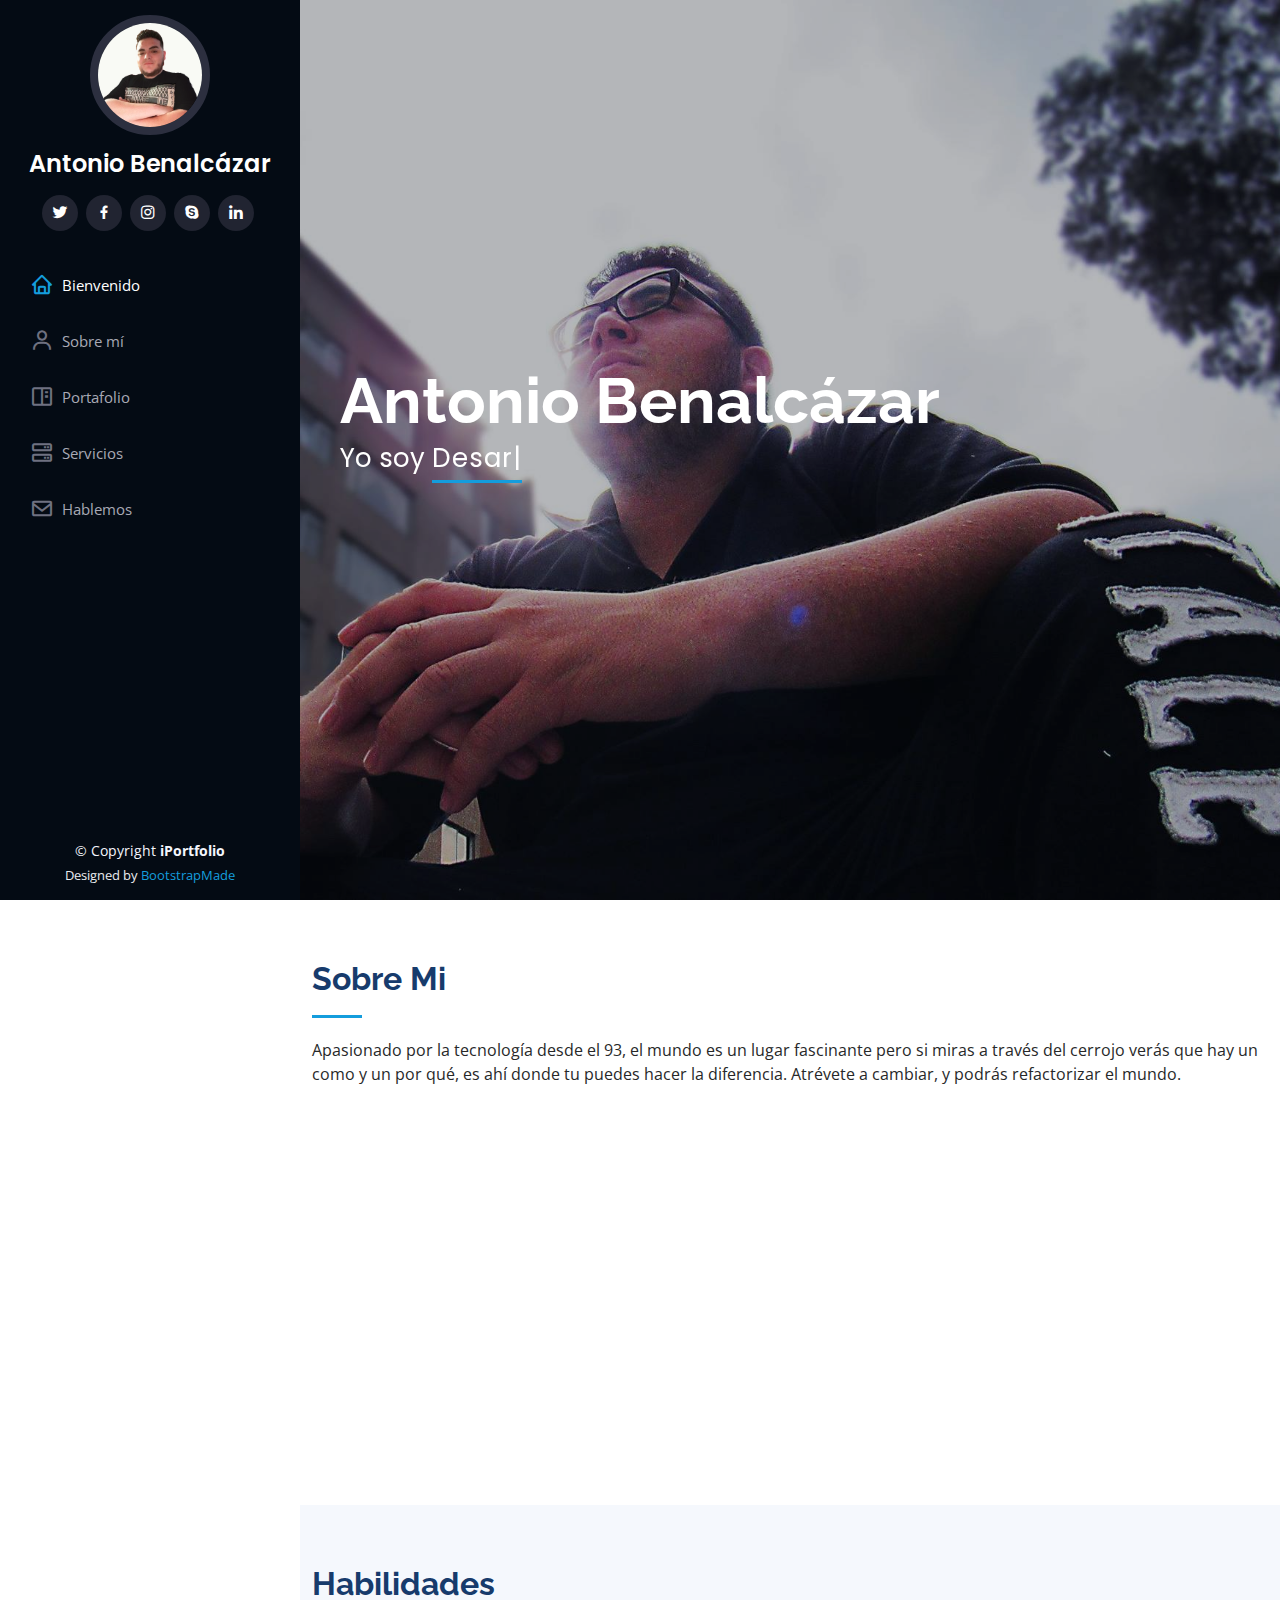
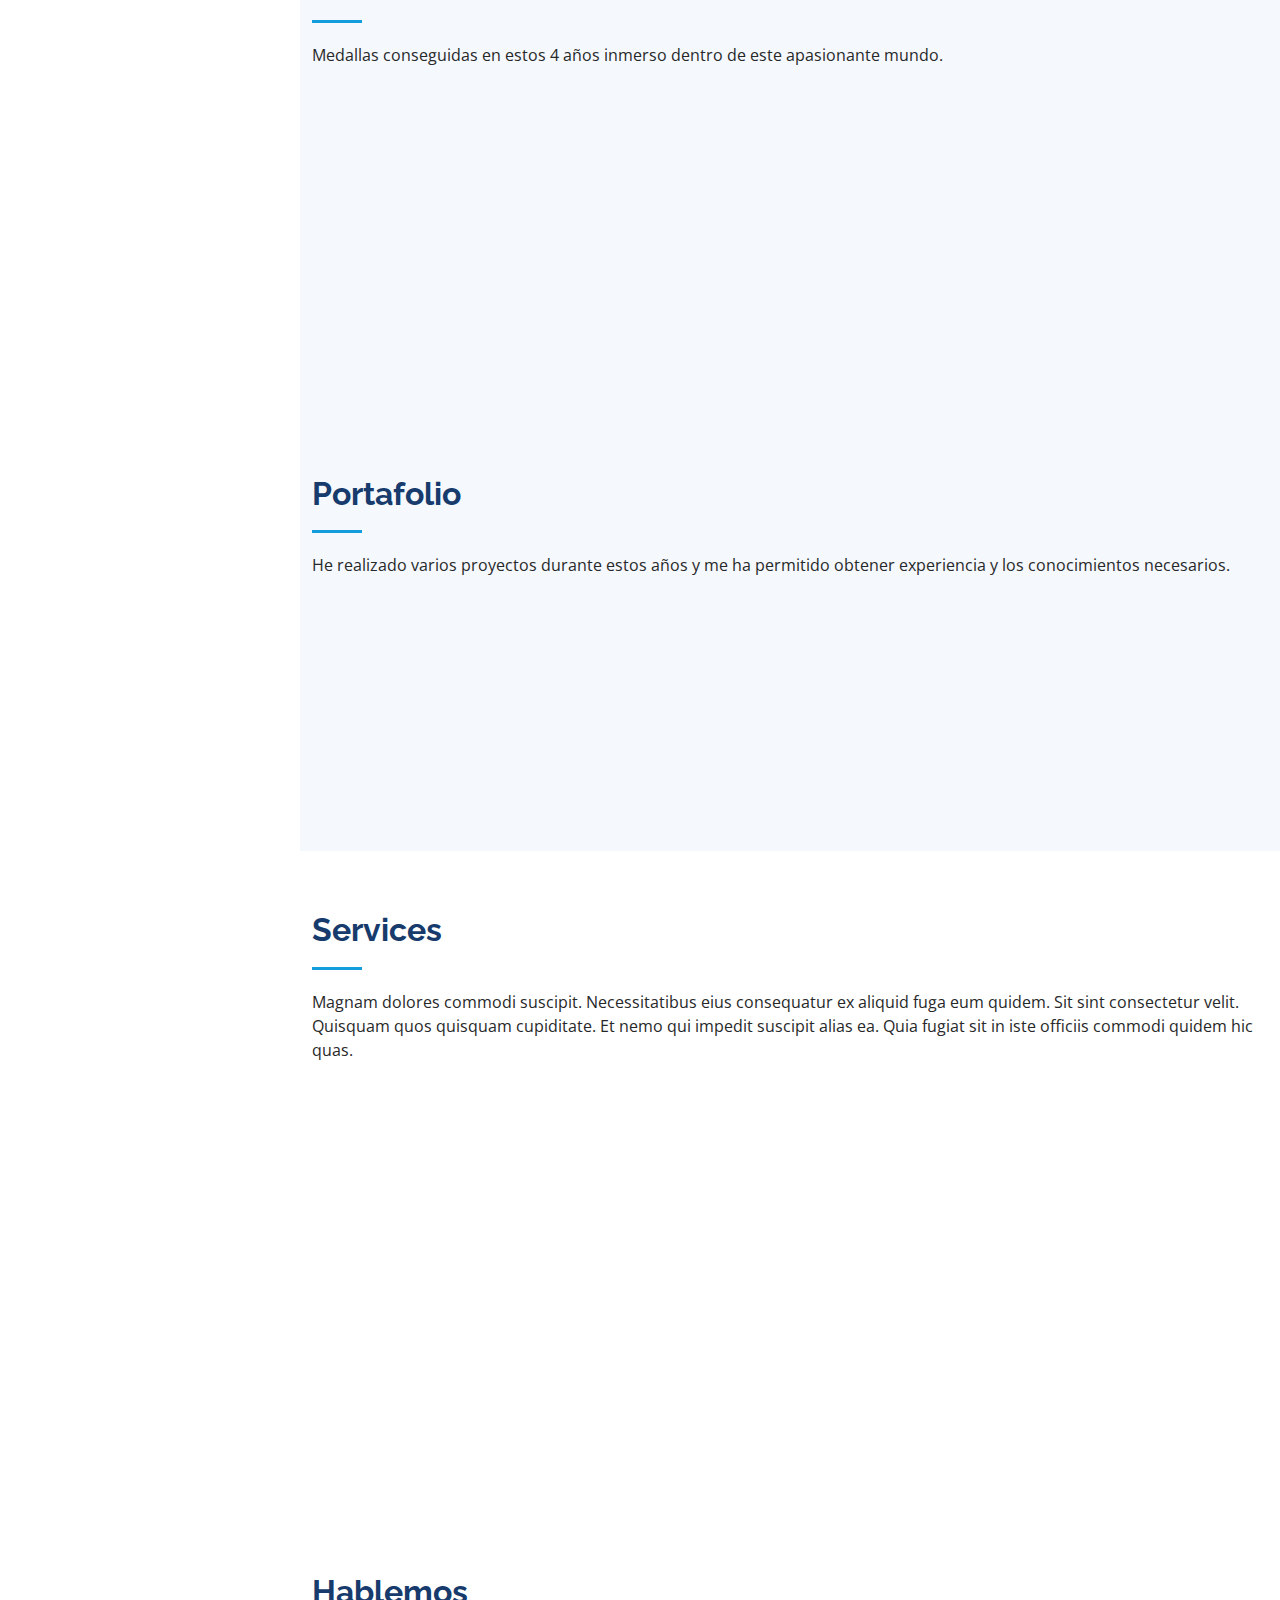
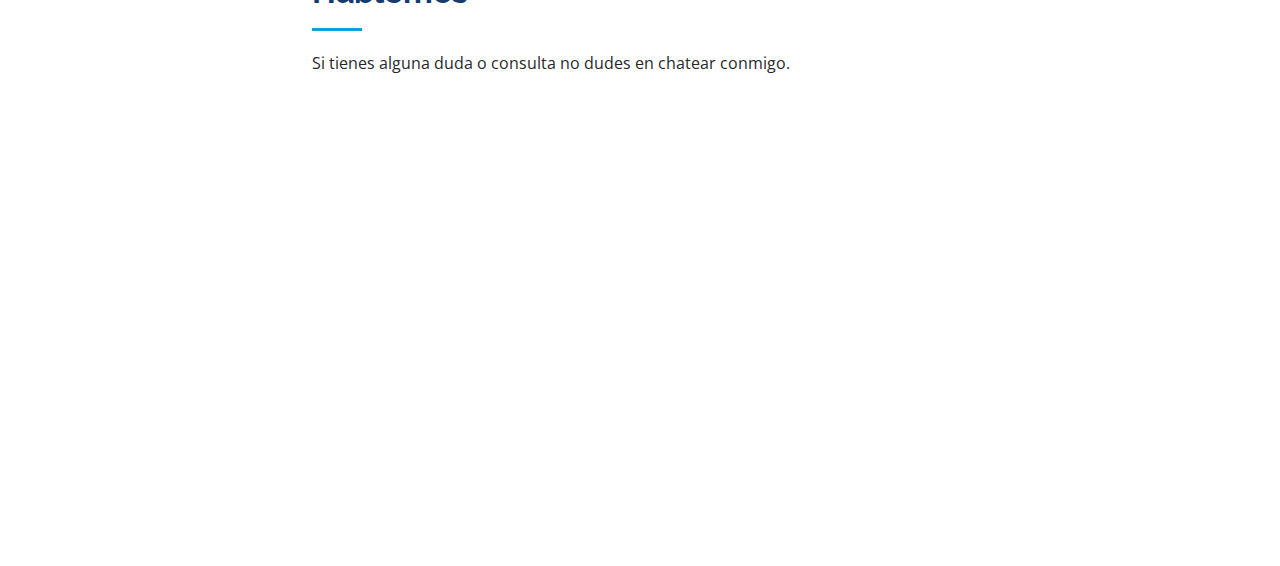
==== commit 329af738: "almost finished" ====
--- a/index.html
+++ b/index.html
@@ -24,8 +24,70 @@
     <link href="assets/vendor/glightbox/css/glightbox.min.css" rel="stylesheet">
     <link href="assets/vendor/swiper/swiper-bundle.min.css" rel="stylesheet">
 
+    <link rel="stylesheet" href="https://cdnjs.cloudflare.com/ajax/libs/font-awesome/4.7.0/css/font-awesome.min.css">
+
     <!-- Template Main CSS File -->
     <link href="assets/css/style.css" rel="stylesheet">
+
+    <style>
+        .swing {
+            animation: swing ease-in-out 1s infinite alternate;
+            transform-origin: center -20px;
+            float: left;
+            box-shadow: 5px 5px 10px rgba(0, 0, 0, 0.5);
+        }
+        
+        .swing img {
+            border: 5px solid #f8f8f8;
+            display: block;
+        }
+        
+        .swing:after {
+            content: '';
+            position: absolute;
+            width: 20px;
+            height: 20px;
+            border: 1px solid #999;
+            top: -10px;
+            left: 50%;
+            z-index: 0;
+            border-bottom: none;
+            border-right: none;
+            transform: rotate(45deg);
+        }
+        /* nail */
+        
+        .swing:before {
+            content: '';
+            position: absolute;
+            width: 5px;
+            height: 5px;
+            top: -14px;
+            left: 54%;
+            z-index: 5;
+            border-radius: 50% 50%;
+            background: #000;
+        }
+        
+        @keyframes swing {
+            0% {
+                transform: rotate(3deg);
+            }
+            100% {
+                transform: rotate(-3deg);
+            }
+        }
+        
+        .static {
+            position: absolute;
+            background: white;
+        }
+        
+        .static:hover {
+            opacity: 0;
+        }
+    </style>
+
 </head>
 
 <body>
@@ -112,7 +174,7 @@
                             llevo 4 años estudiando programación 2 de ellos los llevo trabajando como profesional donde cada dia siempre se programa con algo nuevo.
                         </p>
                         <div align="center" style="margin-top: 10%;">
-                            <button type="submit" class="btn" style="background-color: #0e2442; color:white">Descargar cv</button>
+                            <a target="blank" href="./assets/docs/cvAntonioBenalcazar.pdf"><button type="submit" class="btn" style="background-color: #0e2442; color:white">Descargar cv</button></a>
                         </div>
                     </div>
                 </div>
@@ -120,117 +182,64 @@
             </div>
         </section>
         <!-- End About Section -->
-
-        <!-- ======= Facts Section ======= -->
-        <section id="facts" class="facts">
-            <div class="container">
-
-                <div class="section-title">
-                    <h2>Facts</h2>
-                    <p>Magnam dolores commodi suscipit. Necessitatibus eius consequatur ex aliquid fuga eum quidem. Sit sint consectetur velit. Quisquam quos quisquam cupiditate. Et nemo qui impedit suscipit alias ea. Quia fugiat sit in iste officiis commodi
-                        quidem hic quas.</p>
-                </div>
-
-                <div class="row no-gutters">
-
-                    <div class="col-lg-3 col-md-6 d-md-flex align-items-md-stretch" data-aos="fade-up">
-                        <div class="count-box">
-                            <i class="bi bi-emoji-smile"></i>
-                            <span data-purecounter-start="0" data-purecounter-end="232" data-purecounter-duration="1" class="purecounter"></span>
-                            <p><strong>Happy Clients</strong> consequuntur quae</p>
-                        </div>
-                    </div>
-
-                    <div class="col-lg-3 col-md-6 d-md-flex align-items-md-stretch" data-aos="fade-up" data-aos-delay="100">
-                        <div class="count-box">
-                            <i class="bi bi-journal-richtext"></i>
-                            <span data-purecounter-start="0" data-purecounter-end="521" data-purecounter-duration="1" class="purecounter"></span>
-                            <p><strong>Projects</strong> adipisci atque cum quia aut</p>
-                        </div>
-                    </div>
-
-                    <div class="col-lg-3 col-md-6 d-md-flex align-items-md-stretch" data-aos="fade-up" data-aos-delay="200">
-                        <div class="count-box">
-                            <i class="bi bi-headset"></i>
-                            <span data-purecounter-start="0" data-purecounter-end="1453" data-purecounter-duration="1" class="purecounter"></span>
-                            <p><strong>Hours Of Support</strong> aut commodi quaerat</p>
-                        </div>
-                    </div>
-
-                    <div class="col-lg-3 col-md-6 d-md-flex align-items-md-stretch" data-aos="fade-up" data-aos-delay="300">
-                        <div class="count-box">
-                            <i class="bi bi-people"></i>
-                            <span data-purecounter-start="0" data-purecounter-end="32" data-purecounter-duration="1" class="purecounter"></span>
-                            <p><strong>Hard Workers</strong> rerum asperiores dolor</p>
-                        </div>
-                    </div>
-
-                </div>
-
-            </div>
-        </section>
-        <!-- End Facts Section -->
 
         <!-- ======= Skills Section ======= -->
         <section id="skills" class="skills section-bg">
             <div class="container">
 
                 <div class="section-title">
-                    <h2>Skills</h2>
-                    <p>Magnam dolores commodi suscipit. Necessitatibus eius consequatur ex aliquid fuga eum quidem. Sit sint consectetur velit. Quisquam quos quisquam cupiditate. Et nemo qui impedit suscipit alias ea. Quia fugiat sit in iste officiis commodi
-                        quidem hic quas.</p>
+                    <h2>Habilidades</h2>
+                    <p>Medallas conseguidas en estos 4 años inmerso dentro de este apasionante mundo.</p>
                 </div>
 
                 <div class="row skills-content">
 
                     <div class="col-lg-6" data-aos="fade-up">
-
-                        <div class="progress">
-                            <span class="skill">HTML <i class="val">100%</i></span>
-                            <div class="progress-bar-wrap">
-                                <div class="progress-bar" role="progressbar" aria-valuenow="100" aria-valuemin="0" aria-valuemax="100"></div>
-                            </div>
-                        </div>
-
-                        <div class="progress">
-                            <span class="skill">CSS <i class="val">90%</i></span>
-                            <div class="progress-bar-wrap">
-                                <div class="progress-bar" role="progressbar" aria-valuenow="90" aria-valuemin="0" aria-valuemax="100"></div>
-                            </div>
-                        </div>
-
-                        <div class="progress">
-                            <span class="skill">JavaScript <i class="val">75%</i></span>
-                            <div class="progress-bar-wrap">
-                                <div class="progress-bar" role="progressbar" aria-valuenow="75" aria-valuemin="0" aria-valuemax="100"></div>
-                            </div>
-                        </div>
-
+                        <table class="table">
+                            <tbody>
+                                <tr>
+                                    <td>
+                                        <figure class="swing">
+                                            <img class="static" src="./assets/img/skills/html5.png" style="width: 100%; height: 100%;" alt="">
+                                        </figure>
+                                    </td>
+                                    <td>
+                                        <figure class="swing">
+                                            <img src="./assets/img/skills/css3.png" style="width: 100%; height: 100%;" alt="">
+                                        </figure>
+                                    </td>
+                                    <td>
+                                        <figure class="swing">
+                                            <img src="./assets/img/skills/js.png" style="width: 100%; height: 100%;" alt="">
+                                        </figure>
+                                    </td>
+                                </tr>
+                            </tbody>
+                        </table>
                     </div>
 
                     <div class="col-lg-6" data-aos="fade-up" data-aos-delay="100">
-
-                        <div class="progress">
-                            <span class="skill">PHP <i class="val">80%</i></span>
-                            <div class="progress-bar-wrap">
-                                <div class="progress-bar" role="progressbar" aria-valuenow="80" aria-valuemin="0" aria-valuemax="100"></div>
-                            </div>
-                        </div>
-
-                        <div class="progress">
-                            <span class="skill">WordPress/CMS <i class="val">90%</i></span>
-                            <div class="progress-bar-wrap">
-                                <div class="progress-bar" role="progressbar" aria-valuenow="90" aria-valuemin="0" aria-valuemax="100"></div>
-                            </div>
-                        </div>
-
-                        <div class="progress">
-                            <span class="skill">Photoshop <i class="val">55%</i></span>
-                            <div class="progress-bar-wrap">
-                                <div class="progress-bar" role="progressbar" aria-valuenow="55" aria-valuemin="0" aria-valuemax="100"></div>
-                            </div>
-                        </div>
-
+                        <table class="table">
+                            <tbody>
+                                <tr>
+                                    <td>
+                                        <figure class="swing">
+                                            <img src="./assets/img/skills/laravel.png" style="width: 100%; height: 100%;" alt="">
+                                        </figure>
+                                    </td>
+                                    <td>
+                                        <figure class="swing">
+                                            <img src="./assets/img/skills/flutter.png" style="width: 100%; height: 100%;" alt="">
+                                        </figure>
+                                    </td>
+                                    <td>
+                                        <figure class="swing">
+                                            <img src="./assets/img/skills/php.png" style="width: 100%; height: 100%;" alt="">
+                                        </figure>
+                                    </td>
+                                </tr>
+                            </tbody>
+                        </table>
                     </div>
 
                 </div>
@@ -244,18 +253,17 @@
             <div class="container">
 
                 <div class="section-title">
-                    <h2>Portfolio</h2>
-                    <p>Magnam dolores commodi suscipit. Necessitatibus eius consequatur ex aliquid fuga eum quidem. Sit sint consectetur velit. Quisquam quos quisquam cupiditate. Et nemo qui impedit suscipit alias ea. Quia fugiat sit in iste officiis commodi
-                        quidem hic quas.</p>
+                    <h2>Portafolio</h2>
+                    <p>He realizado varios proyectos durante estos años y me ha permitido obtener experiencia y los conocimientos necesarios. </p>
                 </div>
 
                 <div class="row" data-aos="fade-up">
                     <div class="col-lg-12 d-flex justify-content-center">
                         <ul id="portfolio-flters">
-                            <li data-filter="*" class="filter-active">All</li>
-                            <li data-filter=".filter-app">App</li>
-                            <li data-filter=".filter-card">Card</li>
-                            <li data-filter=".filter-web">Web</li>
+                            <li data-filter="*" class="filter-active">Todos</li>
+                            <li data-filter=".filter-app">Sitios Web</li>
+                            <li data-filter=".filter-card">landing web</li>
+                            <li data-filter=".filter-web">Videojuegos</li>
                         </ul>
                     </div>
                 </div>
@@ -264,91 +272,56 @@
 
                     <div class="col-lg-4 col-md-6 portfolio-item filter-app">
                         <div class="portfolio-wrap">
-                            <img src="assets/img/portfolio/portfolio-1.jpg" class="img-fluid" alt="">
-                            <div class="portfolio-links">
-                                <a href="assets/img/portfolio/portfolio-1.jpg" data-gallery="portfolioGallery" class="portfolio-lightbox" title="App 1"><i class="bx bx-plus"></i></a>
-                                <a href="portfolio-details.html" title="More Details"><i class="bx bx-link"></i></a>
-                            </div>
+                            <img src="assets/img/portfolio/portfolio-1.gif" class="img-fluid" alt="">
+                            <a target="blank" href="https://www.cruzrojainstituto.edu.ec/">
+                                <div class="portfolio-links">
+                                    <h4 style="color: black; background-color: white;">Página web istcre</h4>
+                                </div>
+                            </a>
                         </div>
                     </div>
 
                     <div class="col-lg-4 col-md-6 portfolio-item filter-web">
                         <div class="portfolio-wrap">
-                            <img src="assets/img/portfolio/portfolio-2.jpg" class="img-fluid" alt="">
-                            <div class="portfolio-links">
-                                <a href="assets/img/portfolio/portfolio-2.jpg" data-gallery="portfolioGallery" class="portfolio-lightbox" title="Web 3"><i class="bx bx-plus"></i></a>
-                                <a href="portfolio-details.html" title="More Details"><i class="bx bx-link"></i></a>
-                            </div>
+                            <img src="assets/img/portfolio/portfolio-3.gif" class="img-fluid" alt="">
+                            <a target="blank" href="https://www.cruzrojainstituto.edu.ec/">
+                                <div class="portfolio-links">
+                                    <h4 style="color: black; background-color: white;">Video juego aprendizaje fonap</h4>
+                                </div>
+                            </a>
                         </div>
                     </div>
 
                     <div class="col-lg-4 col-md-6 portfolio-item filter-app">
                         <div class="portfolio-wrap">
-                            <img src="assets/img/portfolio/portfolio-3.jpg" class="img-fluid" alt="">
-                            <div class="portfolio-links">
-                                <a href="assets/img/portfolio/portfolio-3.jpg" data-gallery="portfolioGallery" class="portfolio-lightbox" title="App 2"><i class="bx bx-plus"></i></a>
-                                <a href="portfolio-details.html" title="More Details"><i class="bx bx-link"></i></a>
-                            </div>
+                            <img src="assets/img/portfolio/portfolio-2.gif" class="img-fluid" alt="">
+                            <a target="blank" href="https://www.cruzrojainstituto.edu.ec/">
+                                <div class="portfolio-links">
+                                    <h4 style="color: black; background-color: white;">Revista istcre</h4>
+                                </div>
+                            </a>
                         </div>
                     </div>
 
                     <div class="col-lg-4 col-md-6 portfolio-item filter-card">
                         <div class="portfolio-wrap">
-                            <img src="assets/img/portfolio/portfolio-4.jpg" class="img-fluid" alt="">
-                            <div class="portfolio-links">
-                                <a href="assets/img/portfolio/portfolio-4.jpg" data-gallery="portfolioGallery" class="portfolio-lightbox" title="Card 2"><i class="bx bx-plus"></i></a>
-                                <a href="portfolio-details.html" title="More Details"><i class="bx bx-link"></i></a>
-                            </div>
-                        </div>
-                    </div>
-
-                    <div class="col-lg-4 col-md-6 portfolio-item filter-web">
-                        <div class="portfolio-wrap">
-                            <img src="assets/img/portfolio/portfolio-5.jpg" class="img-fluid" alt="">
-                            <div class="portfolio-links">
-                                <a href="assets/img/portfolio/portfolio-5.jpg" data-gallery="portfolioGallery" class="portfolio-lightbox" title="Web 2"><i class="bx bx-plus"></i></a>
-                                <a href="portfolio-details.html" title="More Details"><i class="bx bx-link"></i></a>
-                            </div>
+                            <img src="assets/img/portfolio/portfolio-4.gif" class="img-fluid" alt="">
+                            <a target="blank" href="https://www.cruzrojainstituto.edu.ec/">
+                                <div class="portfolio-links">
+                                    <h4 style="color: black; background-color: white;">Admisiones Istcre</h4>
+                                </div>
+                            </a>
                         </div>
                     </div>
 
                     <div class="col-lg-4 col-md-6 portfolio-item filter-app">
                         <div class="portfolio-wrap">
-                            <img src="assets/img/portfolio/portfolio-6.jpg" class="img-fluid" alt="">
-                            <div class="portfolio-links">
-                                <a href="assets/img/portfolio/portfolio-6.jpg" data-gallery="portfolioGallery" class="portfolio-lightbox" title="App 3"><i class="bx bx-plus"></i></a>
-                                <a href="portfolio-details.html" title="More Details"><i class="bx bx-link"></i></a>
-                            </div>
-                        </div>
-                    </div>
-
-                    <div class="col-lg-4 col-md-6 portfolio-item filter-card">
-                        <div class="portfolio-wrap">
-                            <img src="assets/img/portfolio/portfolio-7.jpg" class="img-fluid" alt="">
-                            <div class="portfolio-links">
-                                <a href="assets/img/portfolio/portfolio-7.jpg" data-gallery="portfolioGallery" class="portfolio-lightbox" title="Card 1"><i class="bx bx-plus"></i></a>
-                                <a href="portfolio-details.html" title="More Details"><i class="bx bx-link"></i></a>
-                            </div>
-                        </div>
-                    </div>
-
-                    <div class="col-lg-4 col-md-6 portfolio-item filter-card">
-                        <div class="portfolio-wrap">
-                            <img src="assets/img/portfolio/portfolio-8.jpg" class="img-fluid" alt="">
-                            <div class="portfolio-links">
-                                <a href="assets/img/portfolio/portfolio-8.jpg" data-gallery="portfolioGallery" class="portfolio-lightbox" title="Card 3"><i class="bx bx-plus"></i></a>
-                                <a href="portfolio-details.html" title="More Details"><i class="bx bx-link"></i></a>
-                            </div>
-                        </div>
-                    </div>
-
-                    <div class="col-lg-4 col-md-6 portfolio-item filter-web">
-                        <div class="portfolio-wrap">
-                            <img src="assets/img/portfolio/portfolio-9.jpg" class="img-fluid" alt="">
-                            <div class="portfolio-links">
-                                <a href="assets/img/portfolio/portfolio-9.jpg" data-gallery="portfolioGallery" class="portfolio-lightbox" title="Web 3"><i class="bx bx-plus"></i></a>
-                                <a href="portfolio-details.html" title="More Details"><i class="bx bx-link"></i></a>
-                            </div>
+                            <img src="assets/img/portfolio/portfolio-6.gif" class="img-fluid" alt="">
+                            <a target="blank" href="https://www.cruzrojainstituto.edu.ec/">
+                                <div class="portfolio-links">
+                                    <h4 style="color: black; background-color: white;">Educación Continua istcre</h4>
+                                </div>
+                            </a>
                         </div>
                     </div>
 
@@ -405,161 +378,23 @@
         </section>
         <!-- End Services Section -->
 
-        <!-- ======= Testimonials Section ======= -->
-        <section id="testimonials" class="testimonials section-bg">
-            <div class="container">
-
-                <div class="section-title">
-                    <h2>Testimonials</h2>
-                    <p>Magnam dolores commodi suscipit. Necessitatibus eius consequatur ex aliquid fuga eum quidem. Sit sint consectetur velit. Quisquam quos quisquam cupiditate. Et nemo qui impedit suscipit alias ea. Quia fugiat sit in iste officiis commodi
-                        quidem hic quas.</p>
-                </div>
-
-                <div class="testimonials-slider swiper-container" data-aos="fade-up" data-aos-delay="100">
-                    <div class="swiper-wrapper">
-
-                        <div class="swiper-slide">
-                            <div class="testimonial-item" data-aos="fade-up">
-                                <p>
-                                    <i class="bx bxs-quote-alt-left quote-icon-left"></i> Proin iaculis purus consequat sem cure digni ssim donec porttitora entum suscipit rhoncus. Accusantium quam, ultricies eget id, aliquam eget nibh et. Maecen aliquam,
-                                    risus at semper.
-                                    <i class="bx bxs-quote-alt-right quote-icon-right"></i>
-                                </p>
-                                <img src="assets/img/testimonials/testimonials-1.jpg" class="testimonial-img" alt="">
-                                <h3>Saul Goodman</h3>
-                                <h4>Ceo &amp; Founder</h4>
-                            </div>
-                        </div>
-                        <!-- End testimonial item -->
-
-                        <div class="swiper-slide">
-                            <div class="testimonial-item" data-aos="fade-up" data-aos-delay="100">
-                                <p>
-                                    <i class="bx bxs-quote-alt-left quote-icon-left"></i> Export tempor illum tamen malis malis eram quae irure esse labore quem cillum quid cillum eram malis quorum velit fore eram velit sunt aliqua noster fugiat irure
-                                    amet legam anim culpa.
-                                    <i class="bx bxs-quote-alt-right quote-icon-right"></i>
-                                </p>
-                                <img src="assets/img/testimonials/testimonials-2.jpg" class="testimonial-img" alt="">
-                                <h3>Sara Wilsson</h3>
-                                <h4>Designer</h4>
-                            </div>
-                        </div>
-                        <!-- End testimonial item -->
-
-                        <div class="swiper-slide">
-                            <div class="testimonial-item" data-aos="fade-up" data-aos-delay="200">
-                                <p>
-                                    <i class="bx bxs-quote-alt-left quote-icon-left"></i> Enim nisi quem export duis labore cillum quae magna enim sint quorum nulla quem veniam duis minim tempor labore quem eram duis noster aute amet eram fore quis sint
-                                    minim.
-                                    <i class="bx bxs-quote-alt-right quote-icon-right"></i>
-                                </p>
-                                <img src="assets/img/testimonials/testimonials-3.jpg" class="testimonial-img" alt="">
-                                <h3>Jena Karlis</h3>
-                                <h4>Store Owner</h4>
-                            </div>
-                        </div>
-                        <!-- End testimonial item -->
-
-                        <div class="swiper-slide">
-                            <div class="testimonial-item" data-aos="fade-up" data-aos-delay="300">
-                                <p>
-                                    <i class="bx bxs-quote-alt-left quote-icon-left"></i> Fugiat enim eram quae cillum dolore dolor amet nulla culpa multos export minim fugiat minim velit minim dolor enim duis veniam ipsum anim magna sunt elit fore quem
-                                    dolore labore illum veniam.
-                                    <i class="bx bxs-quote-alt-right quote-icon-right"></i>
-                                </p>
-                                <img src="assets/img/testimonials/testimonials-4.jpg" class="testimonial-img" alt="">
-                                <h3>Matt Brandon</h3>
-                                <h4>Freelancer</h4>
-                            </div>
-                        </div>
-                        <!-- End testimonial item -->
-
-                        <div class="swiper-slide">
-                            <div class="testimonial-item" data-aos="fade-up" data-aos-delay="400">
-                                <p>
-                                    <i class="bx bxs-quote-alt-left quote-icon-left"></i> Quis quorum aliqua sint quem legam fore sunt eram irure aliqua veniam tempor noster veniam enim culpa labore duis sunt culpa nulla illum cillum fugiat legam esse
-                                    veniam culpa fore nisi cillum quid.
-                                    <i class="bx bxs-quote-alt-right quote-icon-right"></i>
-                                </p>
-                                <img src="assets/img/testimonials/testimonials-5.jpg" class="testimonial-img" alt="">
-                                <h3>John Larson</h3>
-                                <h4>Entrepreneur</h4>
-                            </div>
-                        </div>
-                        <!-- End testimonial item -->
-
-                    </div>
-                    <div class="swiper-pagination"></div>
-                </div>
-
-            </div>
-        </section>
-        <!-- End Testimonials Section -->
-
         <!-- ======= Contact Section ======= -->
         <section id="contact" class="contact">
             <div class="container">
 
                 <div class="section-title">
-                    <h2>Contact</h2>
-                    <p>Magnam dolores commodi suscipit. Necessitatibus eius consequatur ex aliquid fuga eum quidem. Sit sint consectetur velit. Quisquam quos quisquam cupiditate. Et nemo qui impedit suscipit alias ea. Quia fugiat sit in iste officiis commodi
-                        quidem hic quas.</p>
+                    <h2>Hablemos</h2>
+                    <p>Si tienes alguna duda o consulta no dudes en chatear conmigo.</p>
                 </div>
 
                 <div class="row" data-aos="fade-in">
 
-                    <div class="col-lg-5 d-flex align-items-stretch">
-                        <div class="info">
-                            <div class="address">
-                                <i class="bi bi-geo-alt"></i>
-                                <h4>Location:</h4>
-                                <p>A108 Adam Street, New York, NY 535022</p>
-                            </div>
-
-                            <div class="email">
-                                <i class="bi bi-envelope"></i>
-                                <h4>Email:</h4>
-                                <p>info@example.com</p>
-                            </div>
-
-                            <div class="phone">
-                                <i class="bi bi-phone"></i>
-                                <h4>Call:</h4>
-                                <p>+1 5589 55488 55s</p>
-                            </div>
-
-                            <iframe src="https://www.google.com/maps/embed?pb=!1m14!1m8!1m3!1d12097.433213460943!2d-74.0062269!3d40.7101282!3m2!1i1024!2i768!4f13.1!3m3!1m2!1s0x0%3A0xb89d1fe6bc499443!2sDowntown+Conference+Center!5e0!3m2!1smk!2sbg!4v1539943755621" frameborder="0"
-                                style="border:0; width: 100%; height: 290px;" allowfullscreen></iframe>
-                        </div>
-
-                    </div>
-
-                    <div class="col-lg-7 mt-5 mt-lg-0 d-flex align-items-stretch">
-                        <form action="forms/contact.php" method="post" role="form" class="php-email-form">
-                            <div class="row">
-                                <div class="form-group col-md-6">
-                                    <label for="name">Your Name</label>
-                                    <input type="text" name="name" class="form-control" id="name" required>
-                                </div>
-                                <div class="form-group col-md-6">
-                                    <label for="name">Your Email</label>
-                                    <input type="email" class="form-control" name="email" id="email" required>
-                                </div>
-                            </div>
-                            <div class="form-group">
-                                <label for="name">Subject</label>
-                                <input type="text" class="form-control" name="subject" id="subject" required>
-                            </div>
-                            <div class="form-group">
-                                <label for="name">Message</label>
-                                <textarea class="form-control" name="message" rows="10" required></textarea>
-                            </div>
-                            <div class="my-3">
-                                <div class="loading">Loading</div>
-                                <div class="error-message"></div>
-                                <div class="sent-message">Your message has been sent. Thank you!</div>
-                            </div>
-                            <div class="text-center"><button type="submit">Send Message</button></div>
+                    <div class="col-lg-12 d-flex align-items-stretch">
+                    </div>
+
+                    <div class="col-lg-12 d-flex align-items-stretch">
+                        <form action="forms/contact.php" method="post" role="form" class="php-email-form" style="padding: 15%;">
+                            <div class="text-center"><button type="submit" style="background-color: green;"><i class="fa fa-whatsapp"></i> Escríbeme</button></div>
                         </form>
                     </div>
 
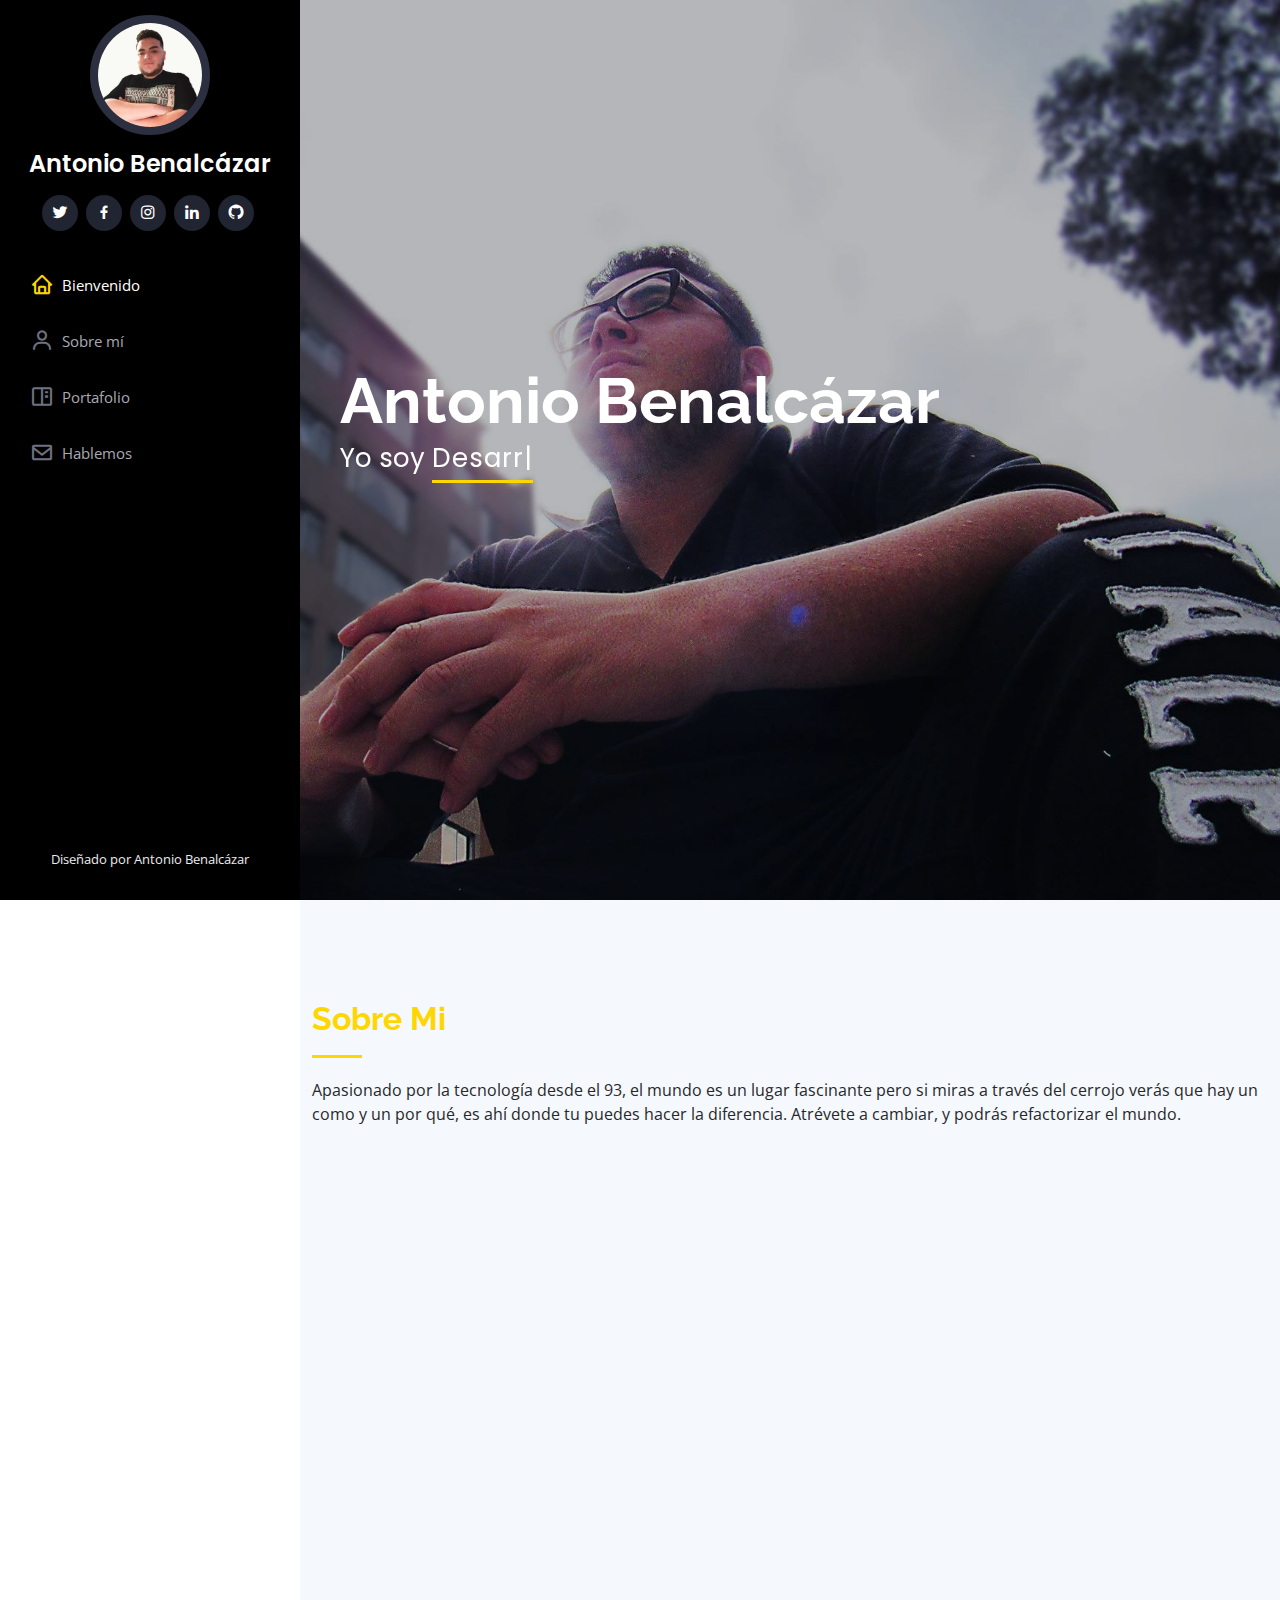
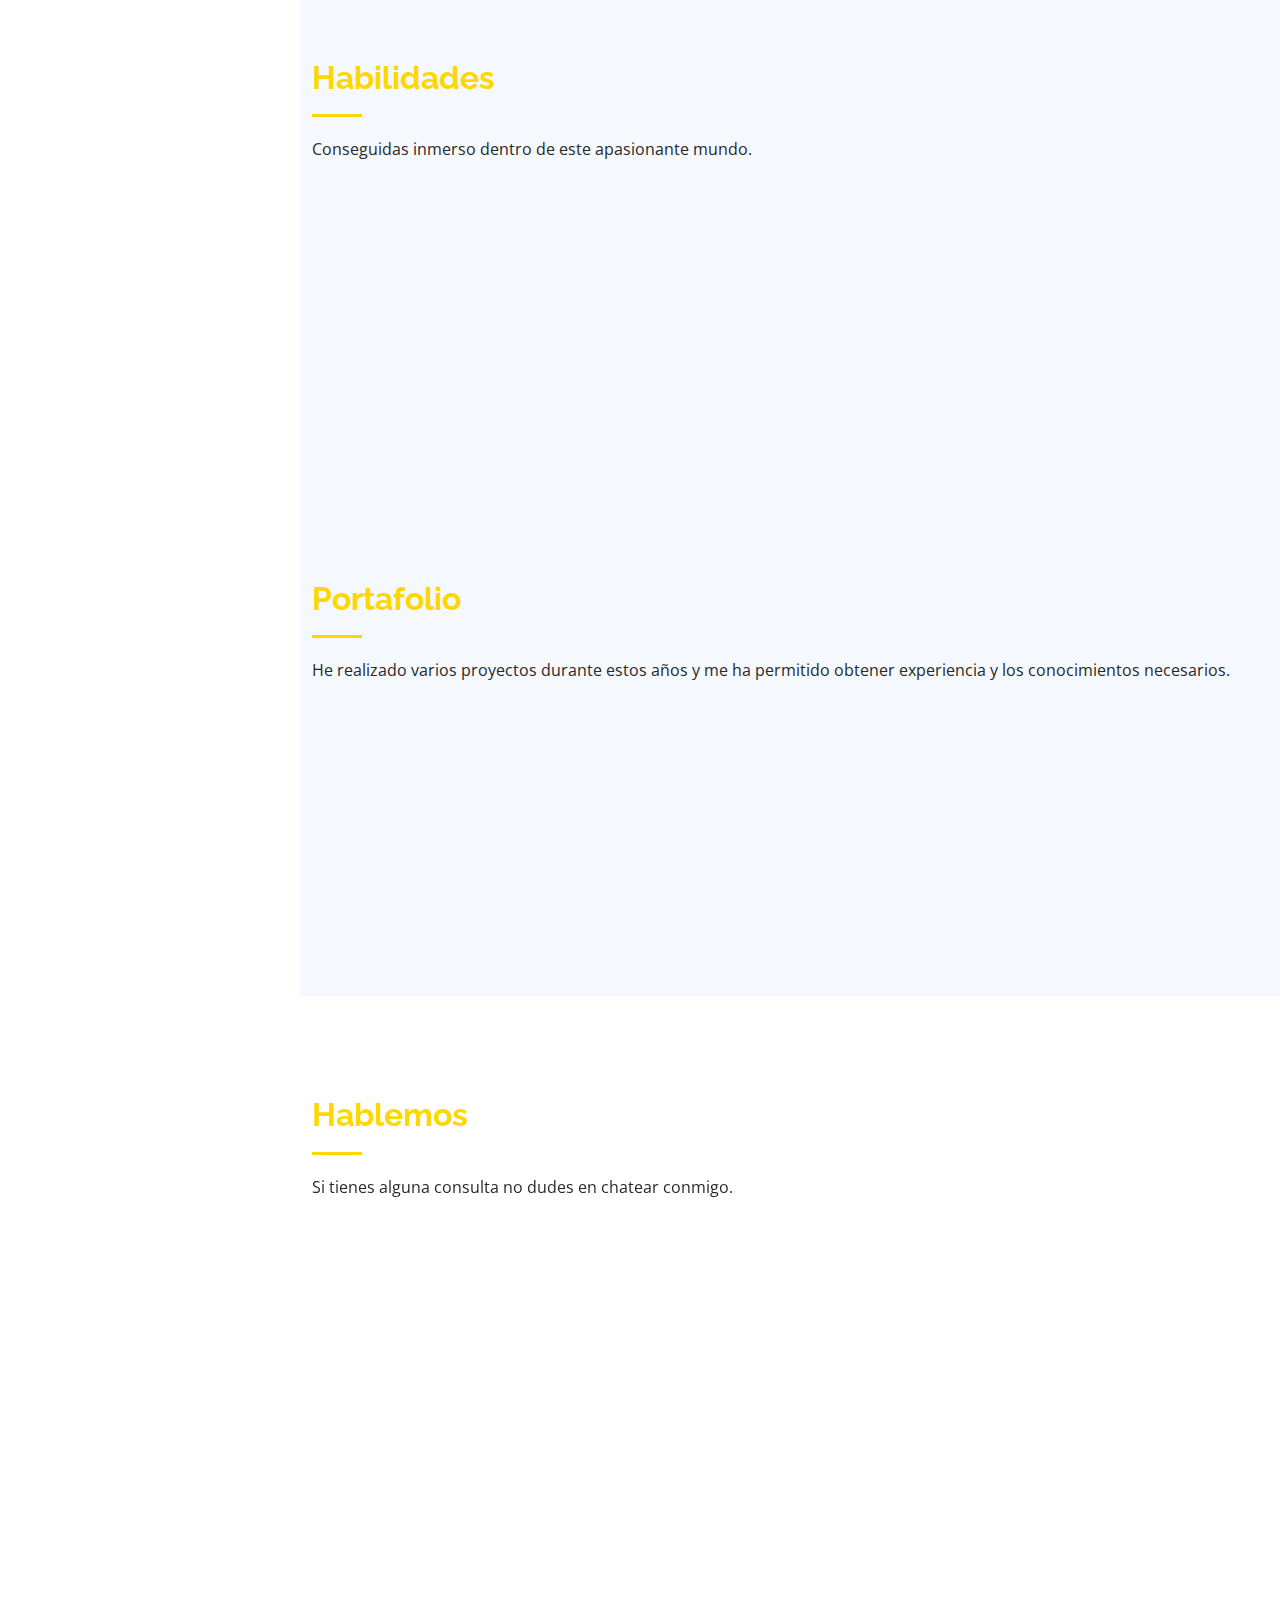
==== commit 3325e93d: "portfolio changes finished" ====
--- a/index.html
+++ b/index.html
@@ -5,9 +5,9 @@
     <meta charset="utf-8">
     <meta content="width=device-width, initial-scale=1.0" name="viewport">
 
-    <title>Antonio Benalcázar - Portfolio</title>
+    <title>Antonio Benalcázar</title>
     <meta content="Programador full stack, piensa 2 veces, programa una vez" name="description">
-    <meta content="Antonio Benalcázar, Portafolio" name="keywords">
+    <meta content="Antonio Benalcázar, Portafolio, programador Ecuatoriano" name="keywords">
 
     <!-- Favicons -->
     <link href="assets/img/favicon.png" rel="icon">
@@ -86,6 +86,77 @@
         .static:hover {
             opacity: 0;
         }
+        
+        .btn1 {
+            padding: 15px 32px;
+            text-transform: uppercase;
+            border-radius: 6px;
+            border: 3px solid var(--color-one);
+            cursor: pointer;
+            transition: background-color 0.5s linear, color 0.5s ease-out, transform 0.3s ease-out;
+        }
+        
+        .btn1:hover {
+            transform: translateY(-5px);
+        }
+        
+        .button-one {
+            background-color: var(--color-one);
+            color: var(--color-two);
+        }
+        
+        .button-one:hover {
+            color: var(--color-one);
+            background-color: var(--color-two);
+        }
+        
+         :root {
+            --color-one: black;
+            --color-two: #FFD700;
+        }
+        
+        .bg {
+            animation: slide 3s ease-in-out infinite alternate;
+            background-image: linear-gradient(-60deg, rgb(0, 0, 0) 50%, rgb(255, 230, 0) 50%);
+            bottom: 0;
+            left: -50%;
+            opacity: .5;
+            position: fixed;
+            right: -50%;
+            top: 0;
+            z-index: -1;
+        }
+        
+        .bg2 {
+            animation-direction: alternate-reverse;
+            animation-duration: 4s;
+        }
+        
+        .bg3 {
+            animation-duration: 5s;
+        }
+        
+        .content1 {
+            background-color: rgba(255, 255, 255, .8);
+            border-radius: .25em;
+            box-shadow: 0 0 .25em rgba(0, 0, 0, .25);
+            box-sizing: border-box;
+            left: 50%;
+            padding: 10vmin;
+            position: fixed;
+            text-align: center;
+            top: 50%;
+            transform: translate(-50%, -50%);
+        }
+        
+        @keyframes slide {
+            0% {
+                transform: translateX(-25%);
+            }
+            100% {
+                transform: translateX(25%);
+            }
+        }
     </style>
 
 </head>
@@ -103,11 +174,11 @@
                 <img src="assets/img/profile-img.jpg" alt="" class="img-fluid rounded-circle">
                 <h1 class="text-light"><a href="index.html">Antonio Benalcázar</a></h1>
                 <div class="social-links mt-3 text-center">
-                    <a href="#" class="twitter"><i class="bx bxl-twitter"></i></a>
-                    <a href="#" class="facebook"><i class="bx bxl-facebook"></i></a>
-                    <a href="#" class="instagram"><i class="bx bxl-instagram"></i></a>
-                    <a href="#" class="google-plus"><i class="bx bxl-skype"></i></a>
-                    <a href="#" class="linkedin"><i class="bx bxl-linkedin"></i></a>
+                    <a target="blank" href="https://twitter.com/SoloEscuchoRap" class="twitter"><i class="bx bxl-twitter"></i></a>
+                    <a target="blank" href="https://www.facebook.com/devdev00100101/" class="facebook"><i class="bx bxl-facebook"></i></a>
+                    <a target="blank" href="https://www.instagram.com/antdev0010/" class="instagram"><i class="bx bxl-instagram"></i></a>
+                    <a target="blank" href="https://www.linkedin.com/in/antonio-jose-benalc%C3%A1zar-cabrejo-9870444b/" class="linkedin"><i class="bx bxl-linkedin"></i></a>
+                    <a target="blank" href="https://github.com/toninow" class="github"><i class="bx bxl-github"></i></a>
                 </div>
             </div>
             <nav id="navbar" class="nav-menu navbar">
@@ -115,7 +186,6 @@
                     <li><a href="#hero" class="nav-link scrollto active"><i class="bx bx-home"></i> <span>Bienvenido</span></a></li>
                     <li><a href="#about" class="nav-link scrollto"><i class="bx bx-user"></i> <span>Sobre mí</span></a></li>
                     <li><a href="#portfolio" class="nav-link scrollto"><i class="bx bx-book-content"></i> <span>Portafolio</span></a></li>
-                    <li><a href="#services" class="nav-link scrollto"><i class="bx bx-server"></i> <span>Servicios</span></a></li>
                     <li><a href="#contact" class="nav-link scrollto"><i class="bx bx-envelope"></i> <span>Hablemos</span></a></li>
                 </ul>
             </nav>
@@ -136,7 +206,7 @@
     <main id="main">
 
         <!-- ======= About Section ======= -->
-        <section id="about" class="about">
+        <section id="about" class="skills section-bg">
             <div class="container">
 
                 <div class="section-title">
@@ -171,10 +241,10 @@
                             </div>
                         </div>
                         <p>
-                            llevo 4 años estudiando programación 2 de ellos los llevo trabajando como profesional donde cada dia siempre se programa con algo nuevo.
+                            llevo cuatro años estudiando programación de los cuales dos de ellos como profesional donde cada dia siempre se programa con algo nuevo.
                         </p>
                         <div align="center" style="margin-top: 10%;">
-                            <a target="blank" href="./assets/docs/cvAntonioBenalcazar.pdf"><button type="submit" class="btn" style="background-color: #0e2442; color:white">Descargar cv</button></a>
+                            <a target="blank" href="./assets/docs/cvAntonioBenalcazar.pdf"><button type="submit" class="btn" style="background-color: #FFD700; color:white">Descargar cv</button></a>
                         </div>
                     </div>
                 </div>
@@ -189,7 +259,7 @@
 
                 <div class="section-title">
                     <h2>Habilidades</h2>
-                    <p>Medallas conseguidas en estos 4 años inmerso dentro de este apasionante mundo.</p>
+                    <p>Conseguidas inmerso dentro de este apasionante mundo.</p>
                 </div>
 
                 <div class="row skills-content">
@@ -200,7 +270,7 @@
                                 <tr>
                                     <td>
                                         <figure class="swing">
-                                            <img class="static" src="./assets/img/skills/html5.png" style="width: 100%; height: 100%;" alt="">
+                                            <img src="./assets/img/skills/html5.png" style="width: 100%; height: 100%;" alt="">
                                         </figure>
                                     </td>
                                     <td>
@@ -331,94 +401,43 @@
         </section>
         <!-- End Portfolio Section -->
 
-        <!-- ======= Services Section ======= -->
-        <section id="services" class="services">
-            <div class="container">
-
-                <div class="section-title">
-                    <h2>Services</h2>
-                    <p>Magnam dolores commodi suscipit. Necessitatibus eius consequatur ex aliquid fuga eum quidem. Sit sint consectetur velit. Quisquam quos quisquam cupiditate. Et nemo qui impedit suscipit alias ea. Quia fugiat sit in iste officiis commodi
-                        quidem hic quas.</p>
-                </div>
-
-                <div class="row">
-                    <div class="col-lg-4 col-md-6 icon-box" data-aos="fade-up">
-                        <div class="icon"><i class="bi bi-briefcase"></i></div>
-                        <h4 class="title"><a href="">Lorem Ipsum</a></h4>
-                        <p class="description">Voluptatum deleniti atque corrupti quos dolores et quas molestias excepturi sint occaecati cupiditate non provident</p>
-                    </div>
-                    <div class="col-lg-4 col-md-6 icon-box" data-aos="fade-up" data-aos-delay="100">
-                        <div class="icon"><i class="bi bi-card-checklist"></i></div>
-                        <h4 class="title"><a href="">Dolor Sitema</a></h4>
-                        <p class="description">Minim veniam, quis nostrud exercitation ullamco laboris nisi ut aliquip ex ea commodo consequat tarad limino ata</p>
-                    </div>
-                    <div class="col-lg-4 col-md-6 icon-box" data-aos="fade-up" data-aos-delay="200">
-                        <div class="icon"><i class="bi bi-bar-chart"></i></div>
-                        <h4 class="title"><a href="">Sed ut perspiciatis</a></h4>
-                        <p class="description">Duis aute irure dolor in reprehenderit in voluptate velit esse cillum dolore eu fugiat nulla pariatur</p>
-                    </div>
-                    <div class="col-lg-4 col-md-6 icon-box" data-aos="fade-up" data-aos-delay="300">
-                        <div class="icon"><i class="bi bi-binoculars"></i></div>
-                        <h4 class="title"><a href="">Magni Dolores</a></h4>
-                        <p class="description">Excepteur sint occaecat cupidatat non proident, sunt in culpa qui officia deserunt mollit anim id est laborum</p>
-                    </div>
-                    <div class="col-lg-4 col-md-6 icon-box" data-aos="fade-up" data-aos-delay="400">
-                        <div class="icon"><i class="bi bi-brightness-high"></i></div>
-                        <h4 class="title"><a href="">Nemo Enim</a></h4>
-                        <p class="description">At vero eos et accusamus et iusto odio dignissimos ducimus qui blanditiis praesentium voluptatum deleniti atque</p>
-                    </div>
-                    <div class="col-lg-4 col-md-6 icon-box" data-aos="fade-up" data-aos-delay="500">
-                        <div class="icon"><i class="bi bi-calendar4-week"></i></div>
-                        <h4 class="title"><a href="">Eiusmod Tempor</a></h4>
-                        <p class="description">Et harum quidem rerum facilis est et expedita distinctio. Nam libero tempore, cum soluta nobis est eligendi</p>
-                    </div>
-                </div>
-
-            </div>
-        </section>
-        <!-- End Services Section -->
-
         <!-- ======= Contact Section ======= -->
         <section id="contact" class="contact">
-            <div class="container">
-
-                <div class="section-title">
-                    <h2>Hablemos</h2>
-                    <p>Si tienes alguna duda o consulta no dudes en chatear conmigo.</p>
-                </div>
-
-                <div class="row" data-aos="fade-in">
-
-                    <div class="col-lg-12 d-flex align-items-stretch">
-                    </div>
-
-                    <div class="col-lg-12 d-flex align-items-stretch">
-                        <form action="forms/contact.php" method="post" role="form" class="php-email-form" style="padding: 15%;">
-                            <div class="text-center"><button type="submit" style="background-color: green;"><i class="fa fa-whatsapp"></i> Escríbeme</button></div>
-                        </form>
-                    </div>
-
-                </div>
-
+            <div class="bg"></div>
+            <div class="bg bg2"></div>
+            <div class="bg bg3"></div>
+            <div class="content">
+                <div class="container">
+                    <div class="section-title">
+                        <h2>Hablemos</h2>
+                        <p>Si tienes alguna consulta no dudes en chatear conmigo.</p>
+                    </div>
+                    <div class="row" data-aos="fade-in">
+                        <div class="col-lg-12">
+                            <div align="center" style="margin: 17%;">
+                                <a target="blank" href="https://api.whatsapp.com/send?phone=+593961372191&text=Hola,%20me%20gustaria%20preguntarte%20sobre..">
+                                    <button class="btn1 button-one"> <i class="fa fa-whatsapp"></i> Escríbeme</button>
+                                </a>
+                            </div>
+                        </div>
+                    </div>
+                </div>
             </div>
         </section>
         <!-- End Contact Section -->
-
     </main>
     <!-- End #main -->
 
     <!-- ======= Footer ======= -->
     <footer id="footer">
         <div class="container">
-            <div class="copyright">
-                &copy; Copyright <strong><span>iPortfolio</span></strong>
-            </div>
             <div class="credits">
                 <!-- All the links in the footer should remain intact. -->
                 <!-- You can delete the links only if you purchased the pro version. -->
                 <!-- Licensing information: https://bootstrapmade.com/license/ -->
                 <!-- Purchase the pro version with working PHP/AJAX contact form: https://bootstrapmade.com/iportfolio-bootstrap-portfolio-websites-template/ -->
-                Designed by <a href="https://bootstrapmade.com/">BootstrapMade</a>
+                <p> Diseñado por Antonio Benalcázar</p>
+
             </div>
         </div>
     </footer>
--- a/assets/css/style.css
+++ b/assets/css/style.css
@@ -5,1070 +5,1127 @@
 * License: https://bootstrapmade.com/license/
 */
 
+
 /*--------------------------------------------------------------
 # General
 --------------------------------------------------------------*/
+
 body {
-  font-family: "Open Sans", sans-serif;
-  color: #272829;
+    font-family: "Open Sans", sans-serif;
+    color: #272829;
 }
 
 a {
-  color: #149ddd;
-  text-decoration: none;
+    color: #149ddd;
+    text-decoration: none;
 }
 
 a:hover {
-  color: #37b3ed;
-  text-decoration: none;
-}
-
-h1, h2, h3, h4, h5, h6 {
-  font-family: "Raleway", sans-serif;
-}
+    color: #37b3ed;
+    text-decoration: none;
+}
+
+h1,
+h2,
+h3,
+h4,
+h5,
+h6 {
+    font-family: "Raleway", sans-serif;
+}
+
 
 /*--------------------------------------------------------------
 # Back to top button
 --------------------------------------------------------------*/
+
 .back-to-top {
-  position: fixed;
-  visibility: hidden;
-  opacity: 0;
-  right: 15px;
-  bottom: 15px;
-  z-index: 996;
-  background: #149ddd;
-  width: 40px;
-  height: 40px;
-  border-radius: 50px;
-  transition: all 0.4s;
+    position: fixed;
+    visibility: hidden;
+    opacity: 0;
+    right: 15px;
+    bottom: 15px;
+    z-index: 996;
+    background: #149ddd;
+    width: 40px;
+    height: 40px;
+    border-radius: 50px;
+    transition: all 0.4s;
 }
 
 .back-to-top i {
-  font-size: 28px;
-  color: #fff;
-  line-height: 0;
+    font-size: 28px;
+    color: #fff;
+    line-height: 0;
 }
 
 .back-to-top:hover {
-  background: #2eafec;
-  color: #fff;
+    background: #2eafec;
+    color: #fff;
 }
 
 .back-to-top.active {
-  visibility: visible;
-  opacity: 1;
-}
+    visibility: visible;
+    opacity: 1;
+}
+
 
 /*--------------------------------------------------------------
 # Header
 --------------------------------------------------------------*/
+
 #header {
-  position: fixed;
-  top: 0;
-  left: 0;
-  bottom: 0;
-  width: 300px;
-  transition: all ease-in-out 0.5s;
-  z-index: 9997;
-  transition: all 0.5s;
-  padding: 0 15px;
-  background: #040b14;
-  overflow-y: auto;
+    position: fixed;
+    top: 0;
+    left: 0;
+    bottom: 0;
+    width: 300px;
+    transition: all ease-in-out 0.5s;
+    z-index: 9997;
+    transition: all 0.5s;
+    padding: 0 15px;
+    background: black;
+    overflow-y: auto;
 }
 
 #header .profile img {
-  margin: 15px auto;
-  display: block;
-  width: 120px;
-  border: 8px solid #2c2f3f;
+    margin: 15px auto;
+    display: block;
+    width: 120px;
+    border: 8px solid #2c2f3f;
 }
 
 #header .profile h1 {
-  font-size: 24px;
-  margin: 0;
-  padding: 0;
-  font-weight: 600;
-  -moz-text-align-last: center;
-  text-align-last: center;
-  font-family: "Poppins", sans-serif;
-}
-
-#header .profile h1 a, #header .profile h1 a:hover {
-  color: #fff;
-  text-decoration: none;
+    font-size: 24px;
+    margin: 0;
+    padding: 0;
+    font-weight: 600;
+    -moz-text-align-last: center;
+    text-align-last: center;
+    font-family: "Poppins", sans-serif;
+}
+
+#header .profile h1 a,
+#header .profile h1 a:hover {
+    color: #fff;
+    text-decoration: none;
 }
 
 #header .profile .social-links a {
-  font-size: 18px;
-  display: inline-block;
-  background: #212431;
-  color: #fff;
-  line-height: 1;
-  padding: 8px 0;
-  margin-right: 4px;
-  border-radius: 50%;
-  text-align: center;
-  width: 36px;
-  height: 36px;
-  transition: 0.3s;
+    font-size: 18px;
+    display: inline-block;
+    background: #212431;
+    color: #fff;
+    line-height: 1;
+    padding: 8px 0;
+    margin-right: 4px;
+    border-radius: 50%;
+    text-align: center;
+    width: 36px;
+    height: 36px;
+    transition: 0.3s;
 }
 
 #header .profile .social-links a:hover {
-  background: #149ddd;
-  color: #fff;
-  text-decoration: none;
+    background: #FFD700;
+    color: #fff;
+    text-decoration: none;
 }
 
 #main {
-  margin-left: 300px;
+    margin-left: 300px;
 }
 
 @media (max-width: 1199px) {
-  #header {
-    left: -300px;
-  }
-  #main {
-    margin-left: 0;
-  }
-}
+    #header {
+        left: -300px;
+    }
+    #main {
+        margin-left: 0;
+    }
+}
+
 
 /*--------------------------------------------------------------
 # Navigation Menu
 --------------------------------------------------------------*/
+
+
 /* Desktop Navigation */
+
 .nav-menu {
-  padding: 30px 0 0 0;
+    padding: 30px 0 0 0;
 }
 
 .nav-menu * {
-  margin: 0;
-  padding: 0;
-  list-style: none;
-}
-
-.nav-menu > ul > li {
-  position: relative;
-  white-space: nowrap;
-}
-
-.nav-menu a, .nav-menu a:focus {
-  display: flex;
-  align-items: center;
-  color: #a8a9b4;
-  padding: 12px 15px;
-  margin-bottom: 8px;
-  transition: 0.3s;
-  font-size: 15px;
-}
-
-.nav-menu a i, .nav-menu a:focus i {
-  font-size: 24px;
-  padding-right: 8px;
-  color: #6f7180;
-}
-
-.nav-menu a:hover, .nav-menu .active, .nav-menu .active:focus, .nav-menu li:hover > a {
-  text-decoration: none;
-  color: #fff;
-}
-
-.nav-menu a:hover i, .nav-menu .active i, .nav-menu .active:focus i, .nav-menu li:hover > a i {
-  color: #149ddd;
-}
+    margin: 0;
+    padding: 0;
+    list-style: none;
+}
+
+.nav-menu>ul>li {
+    position: relative;
+    white-space: nowrap;
+}
+
+.nav-menu a,
+.nav-menu a:focus {
+    display: flex;
+    align-items: center;
+    color: #a8a9b4;
+    padding: 12px 15px;
+    margin-bottom: 8px;
+    transition: 0.3s;
+    font-size: 15px;
+}
+
+.nav-menu a i,
+.nav-menu a:focus i {
+    font-size: 24px;
+    padding-right: 8px;
+    color: #6f7180;
+}
+
+.nav-menu a:hover,
+.nav-menu .active,
+.nav-menu .active:focus,
+.nav-menu li:hover>a {
+    text-decoration: none;
+    color: #fff;
+}
+
+.nav-menu a:hover i,
+.nav-menu .active i,
+.nav-menu .active:focus i,
+.nav-menu li:hover>a i {
+    color: #FFD700;
+}
+
 
 /* Mobile Navigation */
+
 .mobile-nav-toggle {
-  position: fixed;
-  right: 15px;
-  top: 15px;
-  z-index: 9998;
-  border: 0;
-  font-size: 24px;
-  transition: all 0.4s;
-  outline: none !important;
-  background-color: #149ddd;
-  color: #fff;
-  width: 40px;
-  height: 40px;
-  display: inline-flex;
-  align-items: center;
-  justify-content: center;
-  line-height: 0;
-  border-radius: 50px;
-  cursor: pointer;
+    position: fixed;
+    right: 15px;
+    top: 15px;
+    z-index: 9998;
+    border: 0;
+    font-size: 24px;
+    transition: all 0.4s;
+    outline: none !important;
+    background-color: #FFD700;
+    color: #fff;
+    width: 40px;
+    height: 40px;
+    display: inline-flex;
+    align-items: center;
+    justify-content: center;
+    line-height: 0;
+    border-radius: 50px;
+    cursor: pointer;
 }
 
 .mobile-nav-active {
-  overflow: hidden;
+    overflow: hidden;
 }
 
 .mobile-nav-active #header {
-  left: 0;
-}
+    left: 0;
+}
+
 
 /*--------------------------------------------------------------
 # Hero Section
 --------------------------------------------------------------*/
+
 #hero {
-  width: 100%;
-  height: 100vh;
-  background: url("../img/hero-bg.jpg") top center;
-  background-size: cover;
+    width: 100%;
+    height: 100vh;
+    background: url("../img/hero-bg.jpg") top center;
+    background-size: cover;
 }
 
 #hero:before {
-  content: "";
-  background: rgba(5, 13, 24, 0.3);
-  position: absolute;
-  bottom: 0;
-  top: 0;
-  left: 0;
-  right: 0;
-  z-index: 1;
+    content: "";
+    background: rgba(5, 13, 24, 0.3);
+    position: absolute;
+    bottom: 0;
+    top: 0;
+    left: 0;
+    right: 0;
+    z-index: 1;
 }
 
 #hero .hero-container {
-  position: relative;
-  z-index: 2;
-  min-width: 300px;
+    position: relative;
+    z-index: 2;
+    min-width: 300px;
 }
 
 #hero h1 {
-  margin: 0 0 10px 0;
-  font-size: 64px;
-  font-weight: 700;
-  line-height: 56px;
-  color: #fff;
+    margin: 0 0 10px 0;
+    font-size: 64px;
+    font-weight: 700;
+    line-height: 56px;
+    color: #fff;
 }
 
 #hero p {
-  color: #fff;
-  margin-bottom: 50px;
-  font-size: 26px;
-  font-family: "Poppins", sans-serif;
+    color: #fff;
+    margin-bottom: 50px;
+    font-size: 26px;
+    font-family: "Poppins", sans-serif;
 }
 
 #hero p span {
-  color: #fff;
-  padding-bottom: 4px;
-  letter-spacing: 1px;
-  border-bottom: 3px solid #149ddd;
+    color: #fff;
+    padding-bottom: 4px;
+    letter-spacing: 1px;
+    border-bottom: 3px solid #FFD700;
 }
 
 @media (min-width: 1024px) {
-  #hero {
-    background-attachment: fixed;
-  }
+    #hero {
+        background-attachment: fixed;
+    }
 }
 
 @media (max-width: 768px) {
-  #hero h1 {
+    #hero h1 {
+        font-size: 28px;
+        line-height: 36px;
+    }
+    #hero h2 {
+        font-size: 18px;
+        line-height: 24px;
+        margin-bottom: 30px;
+    }
+}
+
+
+/*--------------------------------------------------------------
+# Sections General
+--------------------------------------------------------------*/
+
+section {
+    padding: 100px 0;
+    overflow: hidden;
+}
+
+.section-bg {
+    background: #f5f8fd;
+}
+
+.section-title {
+    padding-bottom: 30px;
+}
+
+.section-title h2 {
+    font-size: 32px;
+    font-weight: bold;
+    margin-bottom: 20px;
+    padding-bottom: 20px;
+    position: relative;
+    color: #FFD700;
+}
+
+.section-title h2::after {
+    content: '';
+    position: absolute;
+    display: block;
+    width: 50px;
+    height: 3px;
+    background: #FFD700;
+    bottom: 0;
+    left: 0;
+}
+
+.section-title p {
+    margin-bottom: 0;
+}
+
+
+/*--------------------------------------------------------------
+# About
+--------------------------------------------------------------*/
+
+.about .content h3 {
+    font-weight: 700;
+    font-size: 26px;
+    color: #173b6c;
+}
+
+.about .content ul {
+    list-style: none;
+    padding: 0;
+}
+
+.about .content ul li {
+    margin-bottom: 20px;
+    display: flex;
+    align-items: center;
+}
+
+.about .content ul strong {
+    margin-right: 10px;
+}
+
+.about .content ul i {
+    font-size: 16px;
+    margin-right: 5px;
+    color: #149ddd;
+    line-height: 0;
+}
+
+.about .content p:last-child {
+    margin-bottom: 0;
+}
+
+
+/*--------------------------------------------------------------
+# Facts
+--------------------------------------------------------------*/
+
+.facts {
+    padding-bottom: 30px;
+}
+
+.facts .count-box {
+    padding: 30px;
+    width: 100%;
+}
+
+.facts .count-box i {
+    display: block;
+    font-size: 44px;
+    color: #149ddd;
+    float: left;
+    line-height: 0;
+}
+
+.facts .count-box span {
+    font-size: 48px;
+    line-height: 40px;
+    display: block;
+    font-weight: 700;
+    color: #050d18;
+    margin-left: 60px;
+}
+
+.facts .count-box p {
+    padding: 15px 0 0 0;
+    margin: 0 0 0 60px;
+    font-family: "Raleway", sans-serif;
+    font-size: 14px;
+    color: #122f57;
+}
+
+.facts .count-box a {
+    font-weight: 600;
+    display: block;
+    margin-top: 20px;
+    color: #122f57;
+    font-size: 15px;
+    font-family: "Poppins", sans-serif;
+    transition: ease-in-out 0.3s;
+}
+
+.facts .count-box a:hover {
+    color: #1f5297;
+}
+
+
+/*--------------------------------------------------------------
+# Akills
+--------------------------------------------------------------*/
+
+.skills .progress {
+    height: 60px;
+    display: block;
+    background: none;
+    border-radius: 0;
+}
+
+.skills .progress .skill {
+    padding: 0;
+    margin: 0 0 6px 0;
+    text-transform: uppercase;
+    display: block;
+    font-weight: 600;
+    font-family: "Poppins", sans-serif;
+    color: #050d18;
+}
+
+.skills .progress .skill .val {
+    float: right;
+    font-style: normal;
+}
+
+.skills .progress-bar-wrap {
+    background: #dce8f8;
+    height: 10px;
+}
+
+.skills .progress-bar {
+    width: 1px;
+    height: 10px;
+    transition: .9s;
+    background-color: #149ddd;
+}
+
+
+/*--------------------------------------------------------------
+# Resume
+--------------------------------------------------------------*/
+
+.resume .resume-title {
+    font-size: 26px;
+    font-weight: 700;
+    margin-top: 20px;
+    margin-bottom: 20px;
+    color: #050d18;
+}
+
+.resume .resume-item {
+    padding: 0 0 20px 20px;
+    margin-top: -2px;
+    border-left: 2px solid #1f5297;
+    position: relative;
+}
+
+.resume .resume-item h4 {
+    line-height: 18px;
+    font-size: 18px;
+    font-weight: 600;
+    text-transform: uppercase;
+    font-family: "Poppins", sans-serif;
+    color: #050d18;
+    margin-bottom: 10px;
+}
+
+.resume .resume-item h5 {
+    font-size: 16px;
+    background: #e4edf9;
+    padding: 5px 15px;
+    display: inline-block;
+    font-weight: 600;
+    margin-bottom: 10px;
+}
+
+.resume .resume-item ul {
+    padding-left: 20px;
+}
+
+.resume .resume-item ul li {
+    padding-bottom: 10px;
+}
+
+.resume .resume-item:last-child {
+    padding-bottom: 0;
+}
+
+.resume .resume-item::before {
+    content: "";
+    position: absolute;
+    width: 16px;
+    height: 16px;
+    border-radius: 50px;
+    left: -9px;
+    top: 0;
+    background: #fff;
+    border: 2px solid #FFD700;
+}
+
+
+/*--------------------------------------------------------------
+# Portfolio
+--------------------------------------------------------------*/
+
+.portfolio .portfolio-item {
+    margin-bottom: 30px;
+}
+
+.portfolio #portfolio-flters {
+    padding: 0;
+    margin: 0 auto 35px auto;
+    list-style: none;
+    text-align: center;
+    background: #fff;
+    border-radius: 50px;
+    padding: 2px 15px;
+}
+
+.portfolio #portfolio-flters li {
+    cursor: pointer;
+    display: inline-block;
+    padding: 10px 15px 8px 15px;
+    font-size: 14px;
+    font-weight: 600;
+    line-height: 1;
+    text-transform: uppercase;
+    color: #272829;
+    margin-bottom: 5px;
+    transition: all 0.3s ease-in-out;
+}
+
+.portfolio #portfolio-flters li:hover,
+.portfolio #portfolio-flters li.filter-active {
+    color: #FFD700;
+}
+
+.portfolio #portfolio-flters li:last-child {
+    margin-right: 0;
+}
+
+.portfolio .portfolio-wrap {
+    transition: 0.3s;
+    position: relative;
+    overflow: hidden;
+    z-index: 1;
+}
+
+.portfolio .portfolio-wrap::before {
+    content: "";
+    background: rgba(255, 255, 255, 0.5);
+    position: absolute;
+    left: 0;
+    right: 0;
+    top: 0;
+    bottom: 0;
+    transition: all ease-in-out 0.3s;
+    z-index: 2;
+    opacity: 0;
+}
+
+.portfolio .portfolio-wrap .portfolio-links {
+    opacity: 1;
+    left: 0;
+    right: 0;
+    bottom: -60px;
+    z-index: 3;
+    position: absolute;
+    transition: all ease-in-out 0.3s;
+    display: flex;
+    justify-content: center;
+}
+
+.portfolio .portfolio-wrap .portfolio-links a {
+    color: #fff;
     font-size: 28px;
-    line-height: 36px;
-  }
-  #hero h2 {
+    text-align: center;
+    background: rgba(20, 157, 221, 0.75);
+    transition: 0.3s;
+    width: 50%;
+}
+
+.portfolio .portfolio-wrap .portfolio-links a:hover {
+    background: rgba(20, 157, 221, 0.95);
+}
+
+.portfolio .portfolio-wrap .portfolio-links a+a {
+    border-left: 1px solid #37b3ed;
+}
+
+.portfolio .portfolio-wrap:hover::before {
+    top: 0;
+    left: 0;
+    right: 0;
+    bottom: 0;
+    opacity: 1;
+}
+
+.portfolio .portfolio-wrap:hover .portfolio-links {
+    opacity: 1;
+    bottom: 0;
+}
+
+
+/*--------------------------------------------------------------
+# Portfolio Details
+--------------------------------------------------------------*/
+
+.portfolio-details {
+    padding-top: 40px;
+}
+
+.portfolio-details .portfolio-details-slider img {
+    width: 100%;
+}
+
+.portfolio-details .portfolio-details-slider .swiper-pagination {
+    margin-top: 20px;
+    position: relative;
+}
+
+.portfolio-details .portfolio-details-slider .swiper-pagination .swiper-pagination-bullet {
+    width: 12px;
+    height: 12px;
+    background-color: #fff;
+    opacity: 1;
+    border: 1px solid #149ddd;
+}
+
+.portfolio-details .portfolio-details-slider .swiper-pagination .swiper-pagination-bullet-active {
+    background-color: #149ddd;
+}
+
+.portfolio-details .portfolio-info {
+    padding: 30px;
+    box-shadow: 0px 0 30px rgba(5, 13, 24, 0.08);
+}
+
+.portfolio-details .portfolio-info h3 {
+    font-size: 22px;
+    font-weight: 700;
+    margin-bottom: 20px;
+    padding-bottom: 20px;
+    border-bottom: 1px solid #eee;
+}
+
+.portfolio-details .portfolio-info ul {
+    list-style: none;
+    padding: 0;
+    font-size: 15px;
+}
+
+.portfolio-details .portfolio-info ul li+li {
+    margin-top: 10px;
+}
+
+.portfolio-details .portfolio-description {
+    padding-top: 30px;
+}
+
+.portfolio-details .portfolio-description h2 {
+    font-size: 26px;
+    font-weight: 700;
+    margin-bottom: 20px;
+}
+
+.portfolio-details .portfolio-description p {
+    padding: 0;
+}
+
+
+/*--------------------------------------------------------------
+# Services
+--------------------------------------------------------------*/
+
+.services .icon-box {
+    margin-bottom: 20px;
+}
+
+.services .icon {
+    float: left;
+    display: flex;
+    align-items: center;
+    justify-content: center;
+    width: 54px;
+    height: 54px;
+    background: #FFD700;
+    border-radius: 50%;
+    transition: 0.5s;
+    border: 1px solid #FFD700;
+}
+
+.services .icon i {
+    color: #fff;
+    font-size: 24px;
+    line-height: 0;
+}
+
+.services .icon-box:hover .icon {
+    background: #fff;
+}
+
+.services .icon-box:hover .icon i {
+    color: #FFD700;
+}
+
+.services .title {
+    margin-left: 80px;
+    font-weight: 700;
+    margin-bottom: 15px;
     font-size: 18px;
+}
+
+.services .title a {
+    color: #343a40;
+}
+
+.services .title a:hover {
+    color: #FFD700;
+}
+
+.services .description {
+    margin-left: 80px;
     line-height: 24px;
-    margin-bottom: 30px;
-  }
-}
-
-/*--------------------------------------------------------------
-# Sections General
---------------------------------------------------------------*/
-section {
-  padding: 60px 0;
-  overflow: hidden;
-}
-
-.section-bg {
-  background: #f5f8fd;
-}
-
-.section-title {
-  padding-bottom: 30px;
-}
-
-.section-title h2 {
-  font-size: 32px;
-  font-weight: bold;
-  margin-bottom: 20px;
-  padding-bottom: 20px;
-  position: relative;
-  color: #173b6c;
-}
-
-.section-title h2::after {
-  content: '';
-  position: absolute;
-  display: block;
-  width: 50px;
-  height: 3px;
-  background: #149ddd;
-  bottom: 0;
-  left: 0;
-}
-
-.section-title p {
-  margin-bottom: 0;
-}
-
-/*--------------------------------------------------------------
-# About
---------------------------------------------------------------*/
-.about .content h3 {
-  font-weight: 700;
-  font-size: 26px;
-  color: #173b6c;
-}
-
-.about .content ul {
-  list-style: none;
-  padding: 0;
-}
-
-.about .content ul li {
-  margin-bottom: 20px;
-  display: flex;
-  align-items: center;
-}
-
-.about .content ul strong {
-  margin-right: 10px;
-}
-
-.about .content ul i {
-  font-size: 16px;
-  margin-right: 5px;
-  color: #149ddd;
-  line-height: 0;
-}
-
-.about .content p:last-child {
-  margin-bottom: 0;
-}
-
-/*--------------------------------------------------------------
-# Facts
---------------------------------------------------------------*/
-.facts {
-  padding-bottom: 30px;
-}
-
-.facts .count-box {
-  padding: 30px;
-  width: 100%;
-}
-
-.facts .count-box i {
-  display: block;
-  font-size: 44px;
-  color: #149ddd;
-  float: left;
-  line-height: 0;
-}
-
-.facts .count-box span {
-  font-size: 48px;
-  line-height: 40px;
-  display: block;
-  font-weight: 700;
-  color: #050d18;
-  margin-left: 60px;
-}
-
-.facts .count-box p {
-  padding: 15px 0 0 0;
-  margin: 0 0 0 60px;
-  font-family: "Raleway", sans-serif;
-  font-size: 14px;
-  color: #122f57;
-}
-
-.facts .count-box a {
-  font-weight: 600;
-  display: block;
-  margin-top: 20px;
-  color: #122f57;
-  font-size: 15px;
-  font-family: "Poppins", sans-serif;
-  transition: ease-in-out 0.3s;
-}
-
-.facts .count-box a:hover {
-  color: #1f5297;
-}
-
-/*--------------------------------------------------------------
-# Akills
---------------------------------------------------------------*/
-.skills .progress {
-  height: 60px;
-  display: block;
-  background: none;
-  border-radius: 0;
-}
-
-.skills .progress .skill {
-  padding: 0;
-  margin: 0 0 6px 0;
-  text-transform: uppercase;
-  display: block;
-  font-weight: 600;
-  font-family: "Poppins", sans-serif;
-  color: #050d18;
-}
-
-.skills .progress .skill .val {
-  float: right;
-  font-style: normal;
-}
-
-.skills .progress-bar-wrap {
-  background: #dce8f8;
-  height: 10px;
-}
-
-.skills .progress-bar {
-  width: 1px;
-  height: 10px;
-  transition: .9s;
-  background-color: #149ddd;
-}
-
-/*--------------------------------------------------------------
-# Resume
---------------------------------------------------------------*/
-.resume .resume-title {
-  font-size: 26px;
-  font-weight: 700;
-  margin-top: 20px;
-  margin-bottom: 20px;
-  color: #050d18;
-}
-
-.resume .resume-item {
-  padding: 0 0 20px 20px;
-  margin-top: -2px;
-  border-left: 2px solid #1f5297;
-  position: relative;
-}
-
-.resume .resume-item h4 {
-  line-height: 18px;
-  font-size: 18px;
-  font-weight: 600;
-  text-transform: uppercase;
-  font-family: "Poppins", sans-serif;
-  color: #050d18;
-  margin-bottom: 10px;
-}
-
-.resume .resume-item h5 {
-  font-size: 16px;
-  background: #e4edf9;
-  padding: 5px 15px;
-  display: inline-block;
-  font-weight: 600;
-  margin-bottom: 10px;
-}
-
-.resume .resume-item ul {
-  padding-left: 20px;
-}
-
-.resume .resume-item ul li {
-  padding-bottom: 10px;
-}
-
-.resume .resume-item:last-child {
-  padding-bottom: 0;
-}
-
-.resume .resume-item::before {
-  content: "";
-  position: absolute;
-  width: 16px;
-  height: 16px;
-  border-radius: 50px;
-  left: -9px;
-  top: 0;
-  background: #fff;
-  border: 2px solid #1f5297;
-}
-
-/*--------------------------------------------------------------
-# Portfolio
---------------------------------------------------------------*/
-.portfolio .portfolio-item {
-  margin-bottom: 30px;
-}
-
-.portfolio #portfolio-flters {
-  padding: 0;
-  margin: 0 auto 35px auto;
-  list-style: none;
-  text-align: center;
-  background: #fff;
-  border-radius: 50px;
-  padding: 2px 15px;
-}
-
-.portfolio #portfolio-flters li {
-  cursor: pointer;
-  display: inline-block;
-  padding: 10px 15px 8px 15px;
-  font-size: 14px;
-  font-weight: 600;
-  line-height: 1;
-  text-transform: uppercase;
-  color: #272829;
-  margin-bottom: 5px;
-  transition: all 0.3s ease-in-out;
-}
-
-.portfolio #portfolio-flters li:hover, .portfolio #portfolio-flters li.filter-active {
-  color: #149ddd;
-}
-
-.portfolio #portfolio-flters li:last-child {
-  margin-right: 0;
-}
-
-.portfolio .portfolio-wrap {
-  transition: 0.3s;
-  position: relative;
-  overflow: hidden;
-  z-index: 1;
-}
-
-.portfolio .portfolio-wrap::before {
-  content: "";
-  background: rgba(255, 255, 255, 0.5);
-  position: absolute;
-  left: 0;
-  right: 0;
-  top: 0;
-  bottom: 0;
-  transition: all ease-in-out 0.3s;
-  z-index: 2;
-  opacity: 0;
-}
-
-.portfolio .portfolio-wrap .portfolio-links {
-  opacity: 1;
-  left: 0;
-  right: 0;
-  bottom: -60px;
-  z-index: 3;
-  position: absolute;
-  transition: all ease-in-out 0.3s;
-  display: flex;
-  justify-content: center;
-}
-
-.portfolio .portfolio-wrap .portfolio-links a {
-  color: #fff;
-  font-size: 28px;
-  text-align: center;
-  background: rgba(20, 157, 221, 0.75);
-  transition: 0.3s;
-  width: 50%;
-}
-
-.portfolio .portfolio-wrap .portfolio-links a:hover {
-  background: rgba(20, 157, 221, 0.95);
-}
-
-.portfolio .portfolio-wrap .portfolio-links a + a {
-  border-left: 1px solid #37b3ed;
-}
-
-.portfolio .portfolio-wrap:hover::before {
-  top: 0;
-  left: 0;
-  right: 0;
-  bottom: 0;
-  opacity: 1;
-}
-
-.portfolio .portfolio-wrap:hover .portfolio-links {
-  opacity: 1;
-  bottom: 0;
-}
-
-/*--------------------------------------------------------------
-# Portfolio Details
---------------------------------------------------------------*/
-.portfolio-details {
-  padding-top: 40px;
-}
-
-.portfolio-details .portfolio-details-slider img {
-  width: 100%;
-}
-
-.portfolio-details .portfolio-details-slider .swiper-pagination {
-  margin-top: 20px;
-  position: relative;
-}
-
-.portfolio-details .portfolio-details-slider .swiper-pagination .swiper-pagination-bullet {
-  width: 12px;
-  height: 12px;
-  background-color: #fff;
-  opacity: 1;
-  border: 1px solid #149ddd;
-}
-
-.portfolio-details .portfolio-details-slider .swiper-pagination .swiper-pagination-bullet-active {
-  background-color: #149ddd;
-}
-
-.portfolio-details .portfolio-info {
-  padding: 30px;
-  box-shadow: 0px 0 30px rgba(5, 13, 24, 0.08);
-}
-
-.portfolio-details .portfolio-info h3 {
-  font-size: 22px;
-  font-weight: 700;
-  margin-bottom: 20px;
-  padding-bottom: 20px;
-  border-bottom: 1px solid #eee;
-}
-
-.portfolio-details .portfolio-info ul {
-  list-style: none;
-  padding: 0;
-  font-size: 15px;
-}
-
-.portfolio-details .portfolio-info ul li + li {
-  margin-top: 10px;
-}
-
-.portfolio-details .portfolio-description {
-  padding-top: 30px;
-}
-
-.portfolio-details .portfolio-description h2 {
-  font-size: 26px;
-  font-weight: 700;
-  margin-bottom: 20px;
-}
-
-.portfolio-details .portfolio-description p {
-  padding: 0;
-}
-
-/*--------------------------------------------------------------
-# Services
---------------------------------------------------------------*/
-.services .icon-box {
-  margin-bottom: 20px;
-}
-
-.services .icon {
-  float: left;
-  display: flex;
-  align-items: center;
-  justify-content: center;
-  width: 54px;
-  height: 54px;
-  background: #149ddd;
-  border-radius: 50%;
-  transition: 0.5s;
-  border: 1px solid #149ddd;
-}
-
-.services .icon i {
-  color: #fff;
-  font-size: 24px;
-  line-height: 0;
-}
-
-.services .icon-box:hover .icon {
-  background: #fff;
-}
-
-.services .icon-box:hover .icon i {
-  color: #149ddd;
-}
-
-.services .title {
-  margin-left: 80px;
-  font-weight: 700;
-  margin-bottom: 15px;
-  font-size: 18px;
-}
-
-.services .title a {
-  color: #343a40;
-}
-
-.services .title a:hover {
-  color: #149ddd;
-}
-
-.services .description {
-  margin-left: 80px;
-  line-height: 24px;
-  font-size: 14px;
-}
+    font-size: 14px;
+}
+
 
 /*--------------------------------------------------------------
 # Testimonials
 --------------------------------------------------------------*/
+
 .testimonials .testimonial-item {
-  box-sizing: content-box;
-  text-align: center;
-  min-height: 320px;
+    box-sizing: content-box;
+    text-align: center;
+    min-height: 320px;
 }
 
 .testimonials .testimonial-item .testimonial-img {
-  width: 90px;
-  border-radius: 50%;
-  margin: 0 auto;
+    width: 90px;
+    border-radius: 50%;
+    margin: 0 auto;
 }
 
 .testimonials .testimonial-item h3 {
-  font-size: 18px;
-  font-weight: bold;
-  margin: 10px 0 5px 0;
-  color: #111;
+    font-size: 18px;
+    font-weight: bold;
+    margin: 10px 0 5px 0;
+    color: #111;
 }
 
 .testimonials .testimonial-item h4 {
-  font-size: 14px;
-  color: #999;
-  margin: 0;
-}
-
-.testimonials .testimonial-item .quote-icon-left, .testimonials .testimonial-item .quote-icon-right {
-  color: #c3e8fa;
-  font-size: 26px;
+    font-size: 14px;
+    color: #999;
+    margin: 0;
+}
+
+.testimonials .testimonial-item .quote-icon-left,
+.testimonials .testimonial-item .quote-icon-right {
+    color: #c3e8fa;
+    font-size: 26px;
 }
 
 .testimonials .testimonial-item .quote-icon-left {
-  display: inline-block;
-  left: -5px;
-  position: relative;
+    display: inline-block;
+    left: -5px;
+    position: relative;
 }
 
 .testimonials .testimonial-item .quote-icon-right {
-  display: inline-block;
-  right: -5px;
-  position: relative;
-  top: 10px;
+    display: inline-block;
+    right: -5px;
+    position: relative;
+    top: 10px;
 }
 
 .testimonials .testimonial-item p {
-  font-style: italic;
-  margin: 0 15px 15px 15px;
-  padding: 20px;
-  background: #fff;
-  position: relative;
-  margin-bottom: 35px;
-  border-radius: 6px;
-  box-shadow: 0px 2px 15px rgba(0, 0, 0, 0.1);
+    font-style: italic;
+    margin: 0 15px 15px 15px;
+    padding: 20px;
+    background: #fff;
+    position: relative;
+    margin-bottom: 35px;
+    border-radius: 6px;
+    box-shadow: 0px 2px 15px rgba(0, 0, 0, 0.1);
 }
 
 .testimonials .testimonial-item p::after {
-  content: "";
-  width: 0;
-  height: 0;
-  border-top: 20px solid #fff;
-  border-right: 20px solid transparent;
-  border-left: 20px solid transparent;
-  position: absolute;
-  bottom: -20px;
-  left: calc(50% - 20px);
+    content: "";
+    width: 0;
+    height: 0;
+    border-top: 20px solid #fff;
+    border-right: 20px solid transparent;
+    border-left: 20px solid transparent;
+    position: absolute;
+    bottom: -20px;
+    left: calc(50% - 20px);
 }
 
 .testimonials .swiper-pagination {
-  margin-top: 20px;
-  position: relative;
+    margin-top: 20px;
+    position: relative;
 }
 
 .testimonials .swiper-pagination .swiper-pagination-bullet {
-  width: 12px;
-  height: 12px;
-  background-color: #fff;
-  opacity: 1;
-  border: 1px solid #149ddd;
+    width: 12px;
+    height: 12px;
+    background-color: #fff;
+    opacity: 1;
+    border: 1px solid #149ddd;
 }
 
 .testimonials .swiper-pagination .swiper-pagination-bullet-active {
-  background-color: #149ddd;
-}
+    background-color: #149ddd;
+}
+
 
 /*--------------------------------------------------------------
 # Contact
 --------------------------------------------------------------*/
+
 .contact {
-  padding-bottom: 130px;
+    padding-bottom: 130px;
 }
 
 .contact .info {
-  padding: 30px;
-  background: #fff;
-  width: 100%;
-  box-shadow: 0 0 24px 0 rgba(0, 0, 0, 0.12);
+    padding: 30px;
+    background: #fff;
+    width: 100%;
+    box-shadow: 0 0 24px 0 rgba(0, 0, 0, 0.12);
 }
 
 .contact .info i {
-  font-size: 20px;
-  color: #149ddd;
-  float: left;
-  width: 44px;
-  height: 44px;
-  background: #dff3fc;
-  display: flex;
-  justify-content: center;
-  align-items: center;
-  border-radius: 50px;
-  transition: all 0.3s ease-in-out;
+    font-size: 20px;
+    color: #149ddd;
+    float: left;
+    width: 44px;
+    height: 44px;
+    background: #dff3fc;
+    display: flex;
+    justify-content: center;
+    align-items: center;
+    border-radius: 50px;
+    transition: all 0.3s ease-in-out;
 }
 
 .contact .info h4 {
-  padding: 0 0 0 60px;
-  font-size: 22px;
-  font-weight: 600;
-  margin-bottom: 5px;
-  color: #050d18;
+    padding: 0 0 0 60px;
+    font-size: 22px;
+    font-weight: 600;
+    margin-bottom: 5px;
+    color: #050d18;
 }
 
 .contact .info p {
-  padding: 0 0 10px 60px;
-  margin-bottom: 20px;
-  font-size: 14px;
-  color: #173b6c;
+    padding: 0 0 10px 60px;
+    margin-bottom: 20px;
+    font-size: 14px;
+    color: #173b6c;
 }
 
 .contact .info .email p {
-  padding-top: 5px;
+    padding-top: 5px;
 }
 
 .contact .info .social-links {
-  padding-left: 60px;
+    padding-left: 60px;
 }
 
 .contact .info .social-links a {
-  font-size: 18px;
-  display: inline-block;
-  background: #333;
-  color: #fff;
-  line-height: 1;
-  padding: 8px 0;
-  border-radius: 50%;
-  text-align: center;
-  width: 36px;
-  height: 36px;
-  transition: 0.3s;
-  margin-right: 10px;
+    font-size: 18px;
+    display: inline-block;
+    background: #333;
+    color: #fff;
+    line-height: 1;
+    padding: 8px 0;
+    border-radius: 50%;
+    text-align: center;
+    width: 36px;
+    height: 36px;
+    transition: 0.3s;
+    margin-right: 10px;
 }
 
 .contact .info .social-links a:hover {
-  background: #149ddd;
-  color: #fff;
-}
-
-.contact .info .email:hover i, .contact .info .address:hover i, .contact .info .phone:hover i {
-  background: #149ddd;
-  color: #fff;
+    background: #149ddd;
+    color: #fff;
+}
+
+.contact .info .email:hover i,
+.contact .info .address:hover i,
+.contact .info .phone:hover i {
+    background: #149ddd;
+    color: #fff;
 }
 
 .contact .php-email-form {
-  width: 100%;
-  padding: 30px;
-  background: #fff;
-  box-shadow: 0 0 24px 0 rgba(0, 0, 0, 0.12);
+    width: 100%;
+    padding: 30px;
+    background: #fff;
+    box-shadow: 0 0 24px 0 rgba(0, 0, 0, 0.12);
 }
 
 .contact .php-email-form .form-group {
-  padding-bottom: 8px;
+    padding-bottom: 8px;
 }
 
 .contact .php-email-form .validate {
-  display: none;
-  color: red;
-  margin: 0 0 15px 0;
-  font-weight: 400;
-  font-size: 13px;
+    display: none;
+    color: red;
+    margin: 0 0 15px 0;
+    font-weight: 400;
+    font-size: 13px;
 }
 
 .contact .php-email-form .error-message {
-  display: none;
-  color: #fff;
-  background: #ed3c0d;
-  text-align: left;
-  padding: 15px;
-  font-weight: 600;
-}
-
-.contact .php-email-form .error-message br + br {
-  margin-top: 25px;
+    display: none;
+    color: #fff;
+    background: #ed3c0d;
+    text-align: left;
+    padding: 15px;
+    font-weight: 600;
+}
+
+.contact .php-email-form .error-message br+br {
+    margin-top: 25px;
 }
 
 .contact .php-email-form .sent-message {
-  display: none;
-  color: #fff;
-  background: #18d26e;
-  text-align: center;
-  padding: 15px;
-  font-weight: 600;
+    display: none;
+    color: #fff;
+    background: #18d26e;
+    text-align: center;
+    padding: 15px;
+    font-weight: 600;
 }
 
 .contact .php-email-form .loading {
-  display: none;
-  background: #fff;
-  text-align: center;
-  padding: 15px;
+    display: none;
+    background: #fff;
+    text-align: center;
+    padding: 15px;
 }
 
 .contact .php-email-form .loading:before {
-  content: "";
-  display: inline-block;
-  border-radius: 50%;
-  width: 24px;
-  height: 24px;
-  margin: 0 10px -6px 0;
-  border: 3px solid #18d26e;
-  border-top-color: #eee;
-  -webkit-animation: animate-loading 1s linear infinite;
-  animation: animate-loading 1s linear infinite;
+    content: "";
+    display: inline-block;
+    border-radius: 50%;
+    width: 24px;
+    height: 24px;
+    margin: 0 10px -6px 0;
+    border: 3px solid #18d26e;
+    border-top-color: #eee;
+    -webkit-animation: animate-loading 1s linear infinite;
+    animation: animate-loading 1s linear infinite;
 }
 
 .contact .php-email-form .form-group {
-  margin-bottom: 15px;
+    margin-bottom: 15px;
 }
 
 .contact .php-email-form label {
-  padding-bottom: 8px;
-}
-
-.contact .php-email-form input, .contact .php-email-form textarea {
-  border-radius: 0;
-  box-shadow: none;
-  font-size: 14px;
+    padding-bottom: 8px;
+}
+
+.contact .php-email-form input,
+.contact .php-email-form textarea {
+    border-radius: 0;
+    box-shadow: none;
+    font-size: 14px;
 }
 
 .contact .php-email-form input {
-  height: 44px;
+    height: 44px;
 }
 
 .contact .php-email-form textarea {
-  padding: 10px 15px;
+    padding: 10px 15px;
 }
 
 .contact .php-email-form button[type="submit"] {
-  background: #149ddd;
-  border: 0;
-  padding: 10px 24px;
-  color: #fff;
-  transition: 0.4s;
-  border-radius: 4px;
+    background: #149ddd;
+    border: 0;
+    padding: 10px 24px;
+    color: #fff;
+    transition: 0.4s;
+    border-radius: 4px;
 }
 
 .contact .php-email-form button[type="submit"]:hover {
-  background: #37b3ed;
+    background: #37b3ed;
 }
 
 @-webkit-keyframes animate-loading {
-  0% {
-    transform: rotate(0deg);
-  }
-  100% {
-    transform: rotate(360deg);
-  }
+    0% {
+        transform: rotate(0deg);
+    }
+    100% {
+        transform: rotate(360deg);
+    }
 }
 
 @keyframes animate-loading {
-  0% {
-    transform: rotate(0deg);
-  }
-  100% {
-    transform: rotate(360deg);
-  }
-}
+    0% {
+        transform: rotate(0deg);
+    }
+    100% {
+        transform: rotate(360deg);
+    }
+}
+
 
 /*--------------------------------------------------------------
 # Breadcrumbs
 --------------------------------------------------------------*/
+
 .breadcrumbs {
-  padding: 20px 0;
-  background: #f9f9f9;
+    padding: 20px 0;
+    background: #f9f9f9;
 }
 
 .breadcrumbs h2 {
-  font-size: 26px;
-  font-weight: 300;
+    font-size: 26px;
+    font-weight: 300;
 }
 
 .breadcrumbs ol {
-  display: flex;
-  flex-wrap: wrap;
-  list-style: none;
-  padding: 0;
-  margin: 0;
-  font-size: 15px;
-}
-
-.breadcrumbs ol li + li {
-  padding-left: 10px;
-}
-
-.breadcrumbs ol li + li::before {
-  display: inline-block;
-  padding-right: 10px;
-  color: #0e2442;
-  content: "/";
+    display: flex;
+    flex-wrap: wrap;
+    list-style: none;
+    padding: 0;
+    margin: 0;
+    font-size: 15px;
+}
+
+.breadcrumbs ol li+li {
+    padding-left: 10px;
+}
+
+.breadcrumbs ol li+li::before {
+    display: inline-block;
+    padding-right: 10px;
+    color: #0e2442;
+    content: "/";
 }
 
 @media (max-width: 768px) {
-  .breadcrumbs .d-flex {
-    display: block !important;
-  }
-  .breadcrumbs ol {
-    display: block;
-  }
-  .breadcrumbs ol li {
-    display: inline-block;
-  }
-}
+    .breadcrumbs .d-flex {
+        display: block !important;
+    }
+    .breadcrumbs ol {
+        display: block;
+    }
+    .breadcrumbs ol li {
+        display: inline-block;
+    }
+}
+
 
 /*--------------------------------------------------------------
 # Footer
 --------------------------------------------------------------*/
+
 #footer {
-  padding: 15px;
-  color: #f4f6fd;
-  font-size: 14px;
-  position: fixed;
-  left: 0;
-  bottom: 0;
-  width: 300px;
-  z-index: 9999;
-  background: #040b14;
+    padding: 15px;
+    color: #FFD700;
+    font-size: 14px;
+    position: fixed;
+    left: 0;
+    bottom: 0;
+    width: 300px;
+    z-index: 9999;
+    background: black;
 }
 
 #footer .copyright {
-  text-align: center;
+    text-align: center;
 }
 
 #footer .credits {
-  padding-top: 5px;
-  text-align: center;
-  font-size: 13px;
-  color: #eaebf0;
+    padding-top: 5px;
+    text-align: center;
+    font-size: 13px;
+    color: #eaebf0;
 }
 
 @media (max-width: 1199px) {
-  #footer {
-    position: static;
-    width: auto;
-    padding-right: 20px 15px;
-  }
-}
+    #footer {
+        position: static;
+        width: auto;
+        padding-right: 20px 15px;
+    }
+}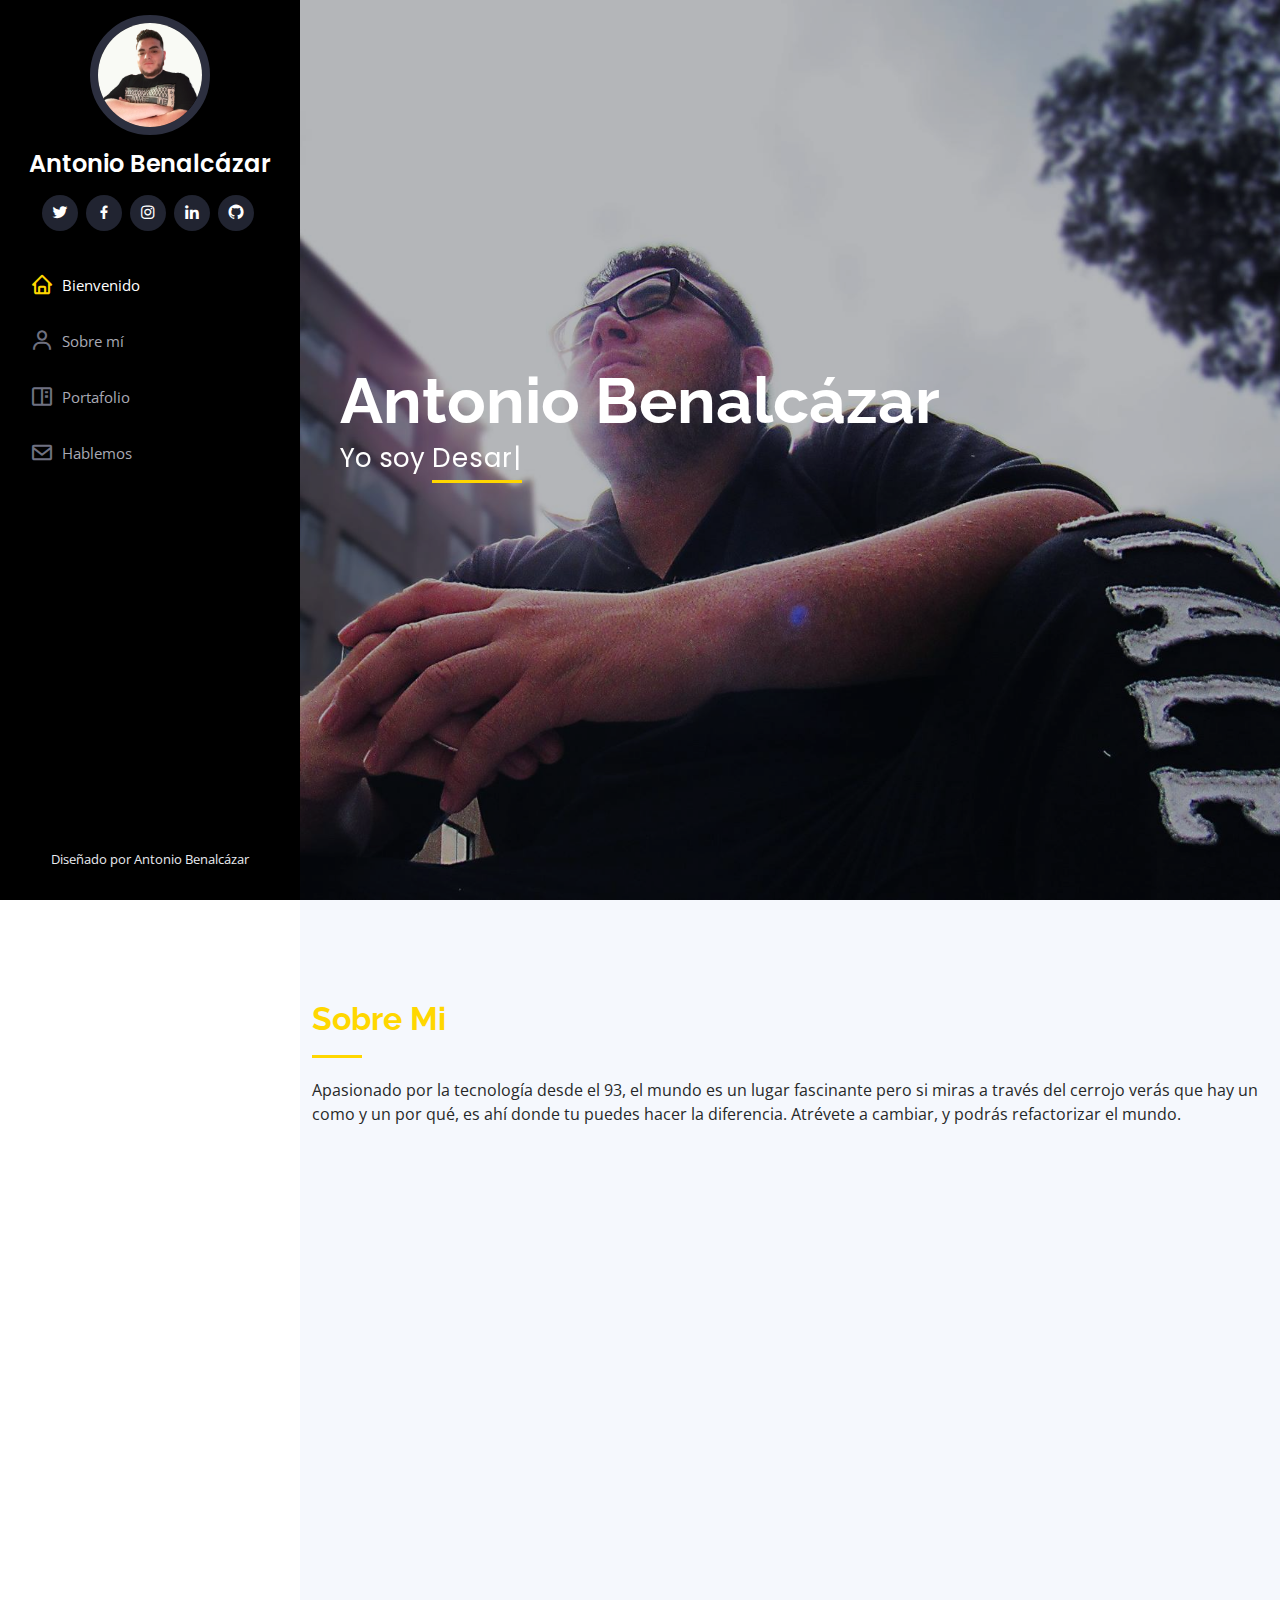
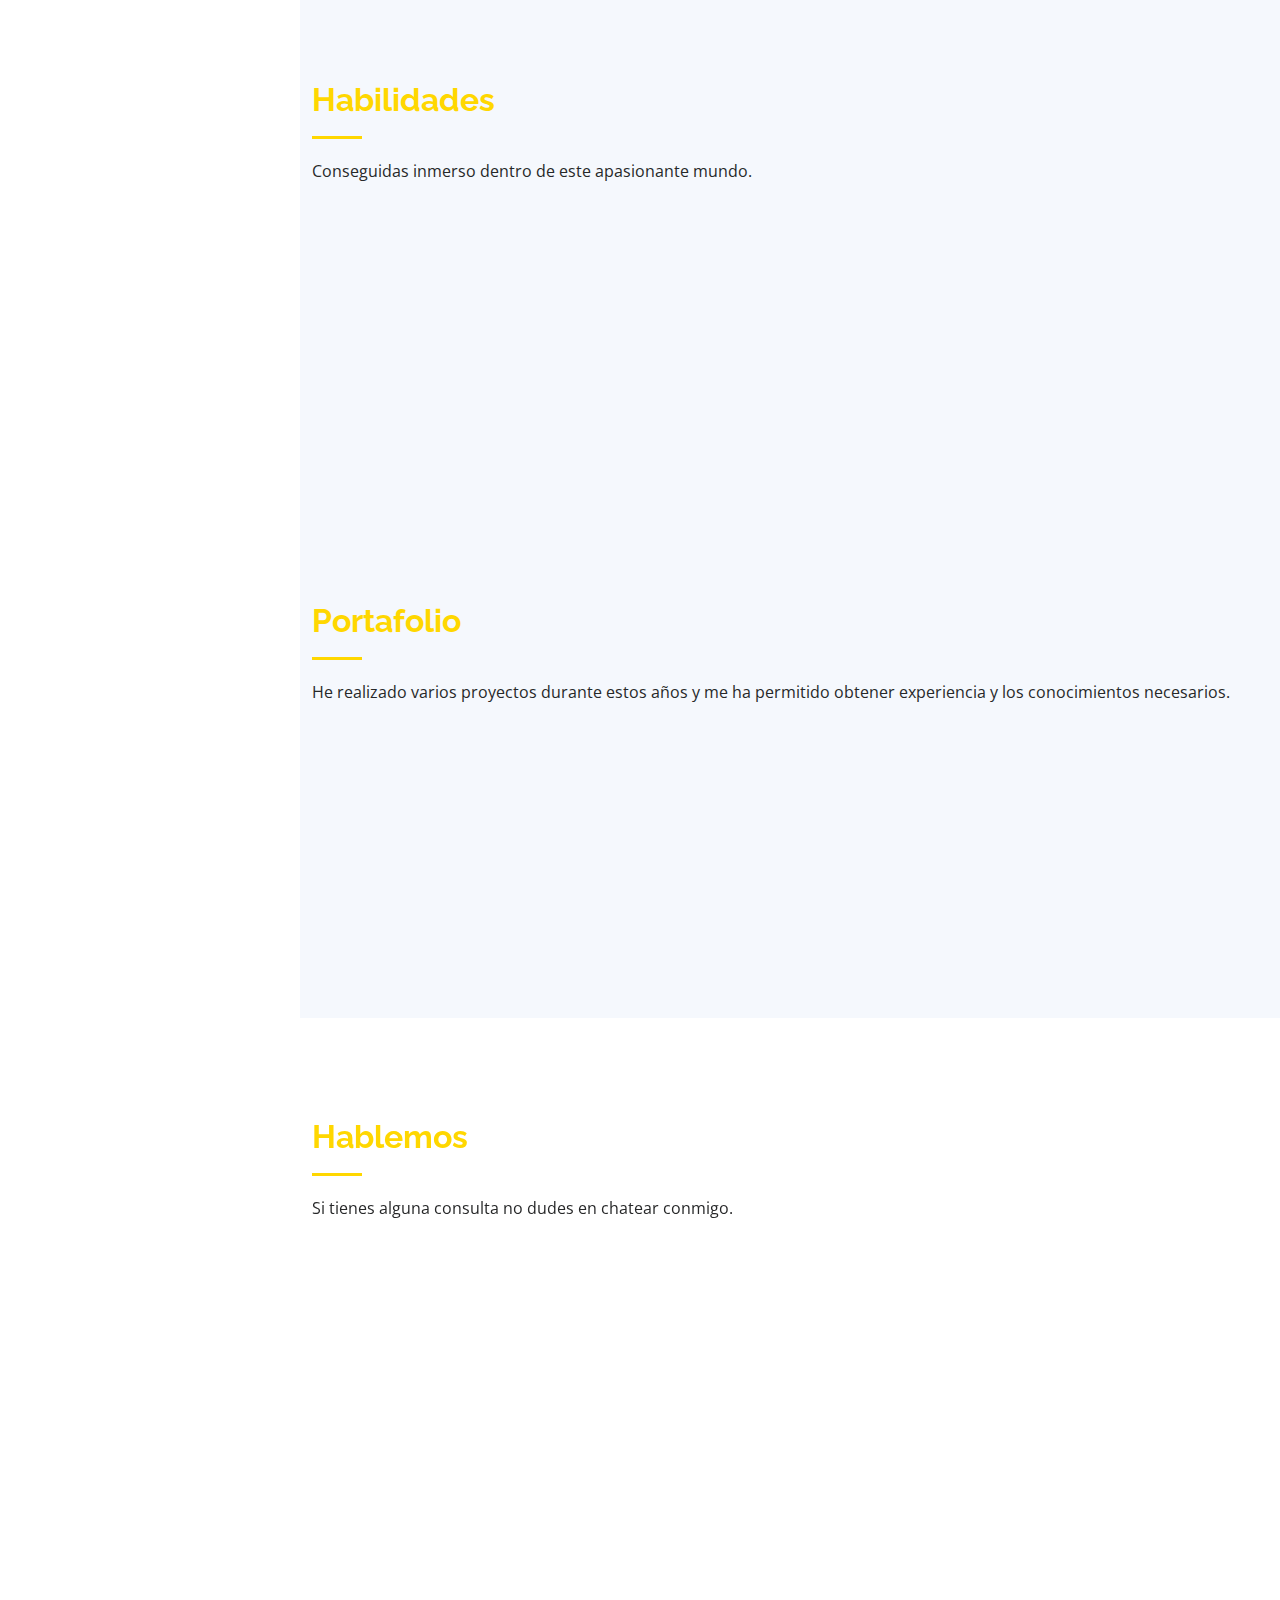
==== commit 2e86ff18: "correctly format padding contact" ====
--- a/index.html
+++ b/index.html
@@ -243,8 +243,14 @@
                         <p>
                             llevo cuatro años estudiando programación de los cuales dos de ellos como profesional donde cada dia siempre se programa con algo nuevo.
                         </p>
-                        <div align="center" style="margin-top: 10%;">
-                            <a target="blank" href="./assets/docs/cvAntonioBenalcazar.pdf"><button type="submit" class="btn" style="background-color: #FFD700; color:white">Descargar cv</button></a>
+                        <div class="row" data-aos="fade-in">
+                            <div class="col-lg-12">
+                                <div align="center" style="margin: 5%;">
+                                    <a target="blank" href="./assets/docs/cvAntonioBenalcazar.pdf">
+                                        <button class="btn1 button-one"> <i class="fa fa-pdf"></i> Descargar CV</button>
+                                    </a>
+                                </div>
+                            </div>
                         </div>
                     </div>
                 </div>
--- a/assets/css/style.css
+++ b/assets/css/style.css
@@ -1,27 +1,15 @@
-/**
-* Template Name: iPortfolio - v3.3.0
-* Template URL: https://bootstrapmade.com/iportfolio-bootstrap-portfolio-websites-template/
-* Author: BootstrapMade.com
-* License: https://bootstrapmade.com/license/
-*/
-
-
-/*--------------------------------------------------------------
-# General
---------------------------------------------------------------*/
-
 body {
     font-family: "Open Sans", sans-serif;
     color: #272829;
 }
 
 a {
-    color: #149ddd;
+    color: #FFD700;
     text-decoration: none;
 }
 
 a:hover {
-    color: #37b3ed;
+    color: #FFD700;
     text-decoration: none;
 }
 
@@ -46,7 +34,7 @@
     right: 15px;
     bottom: 15px;
     z-index: 996;
-    background: #149ddd;
+    background: #5a6063;
     width: 40px;
     height: 40px;
     border-radius: 50px;
@@ -60,7 +48,7 @@
 }
 
 .back-to-top:hover {
-    background: #2eafec;
+    background: #FFD700;
     color: #fff;
 }
 
@@ -858,7 +846,7 @@
 --------------------------------------------------------------*/
 
 .contact {
-    padding-bottom: 130px;
+    padding-bottom: 90px;
 }
 
 .contact .info {
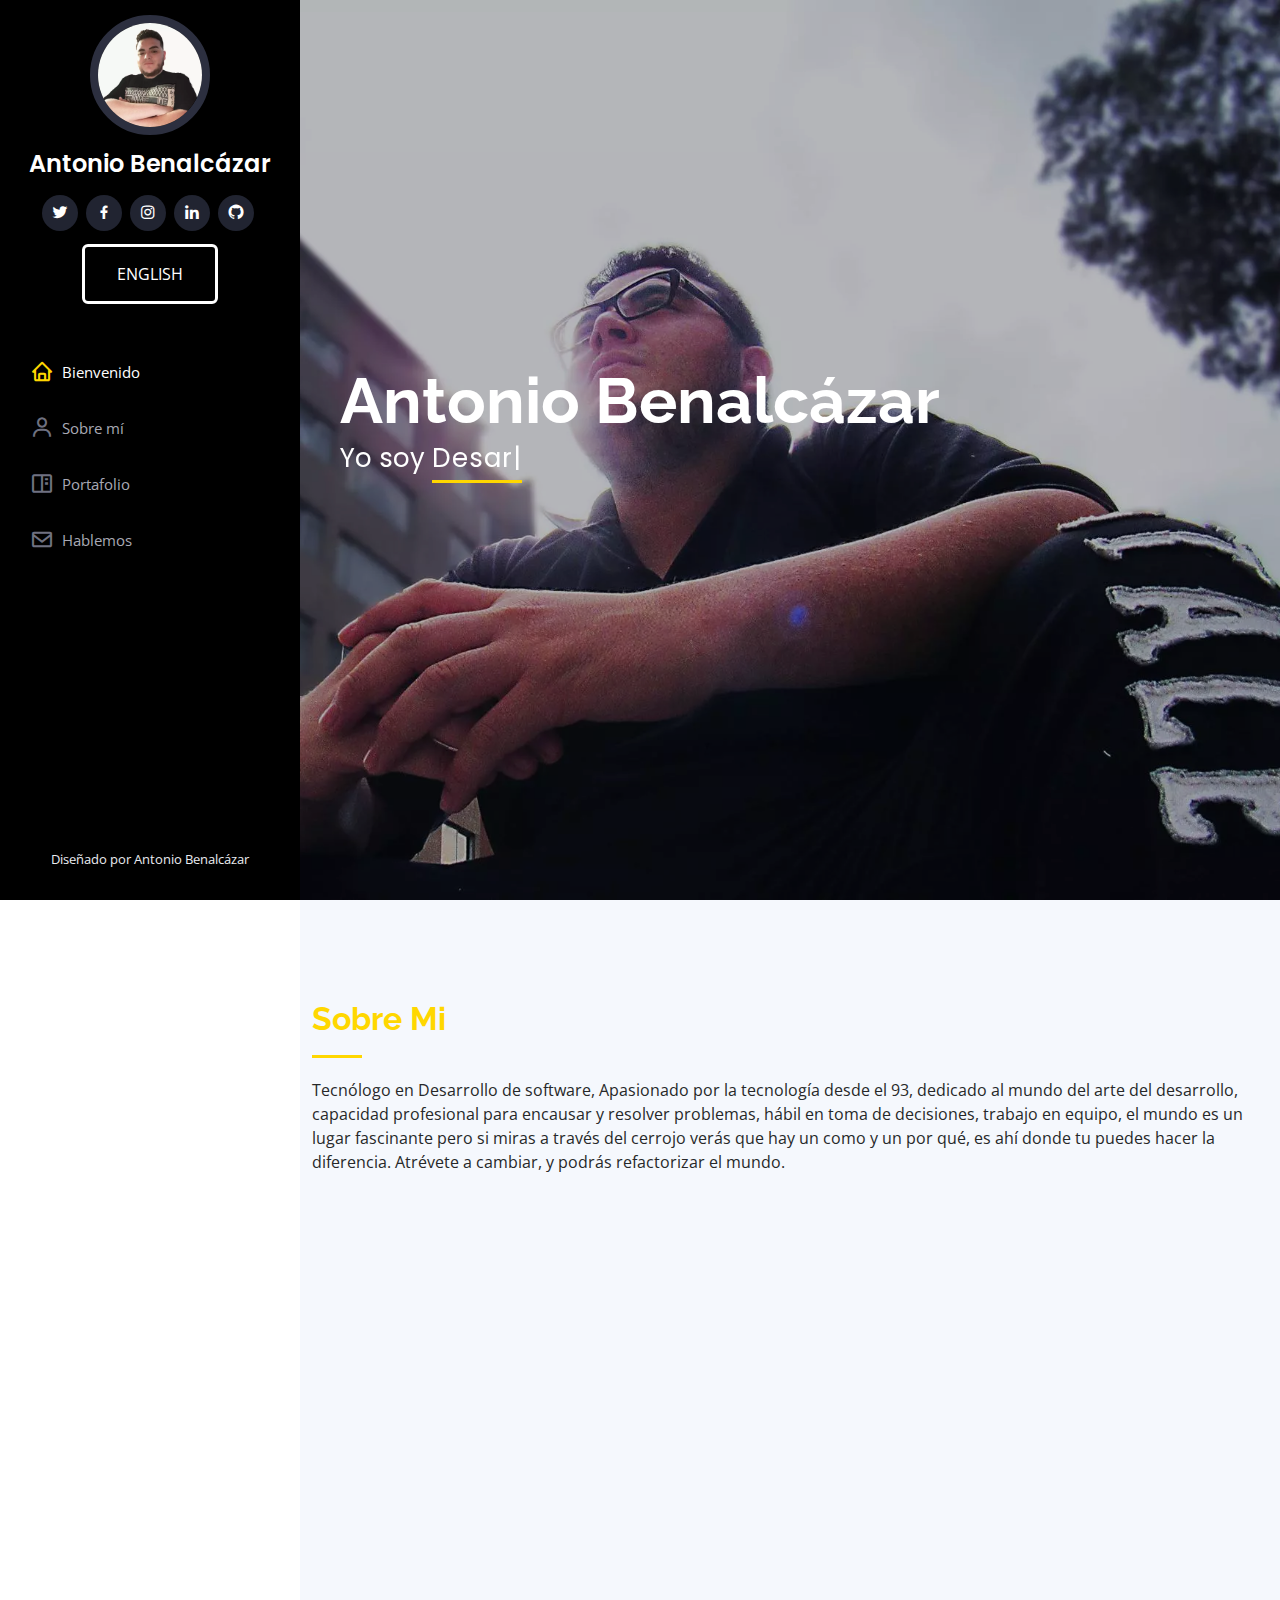
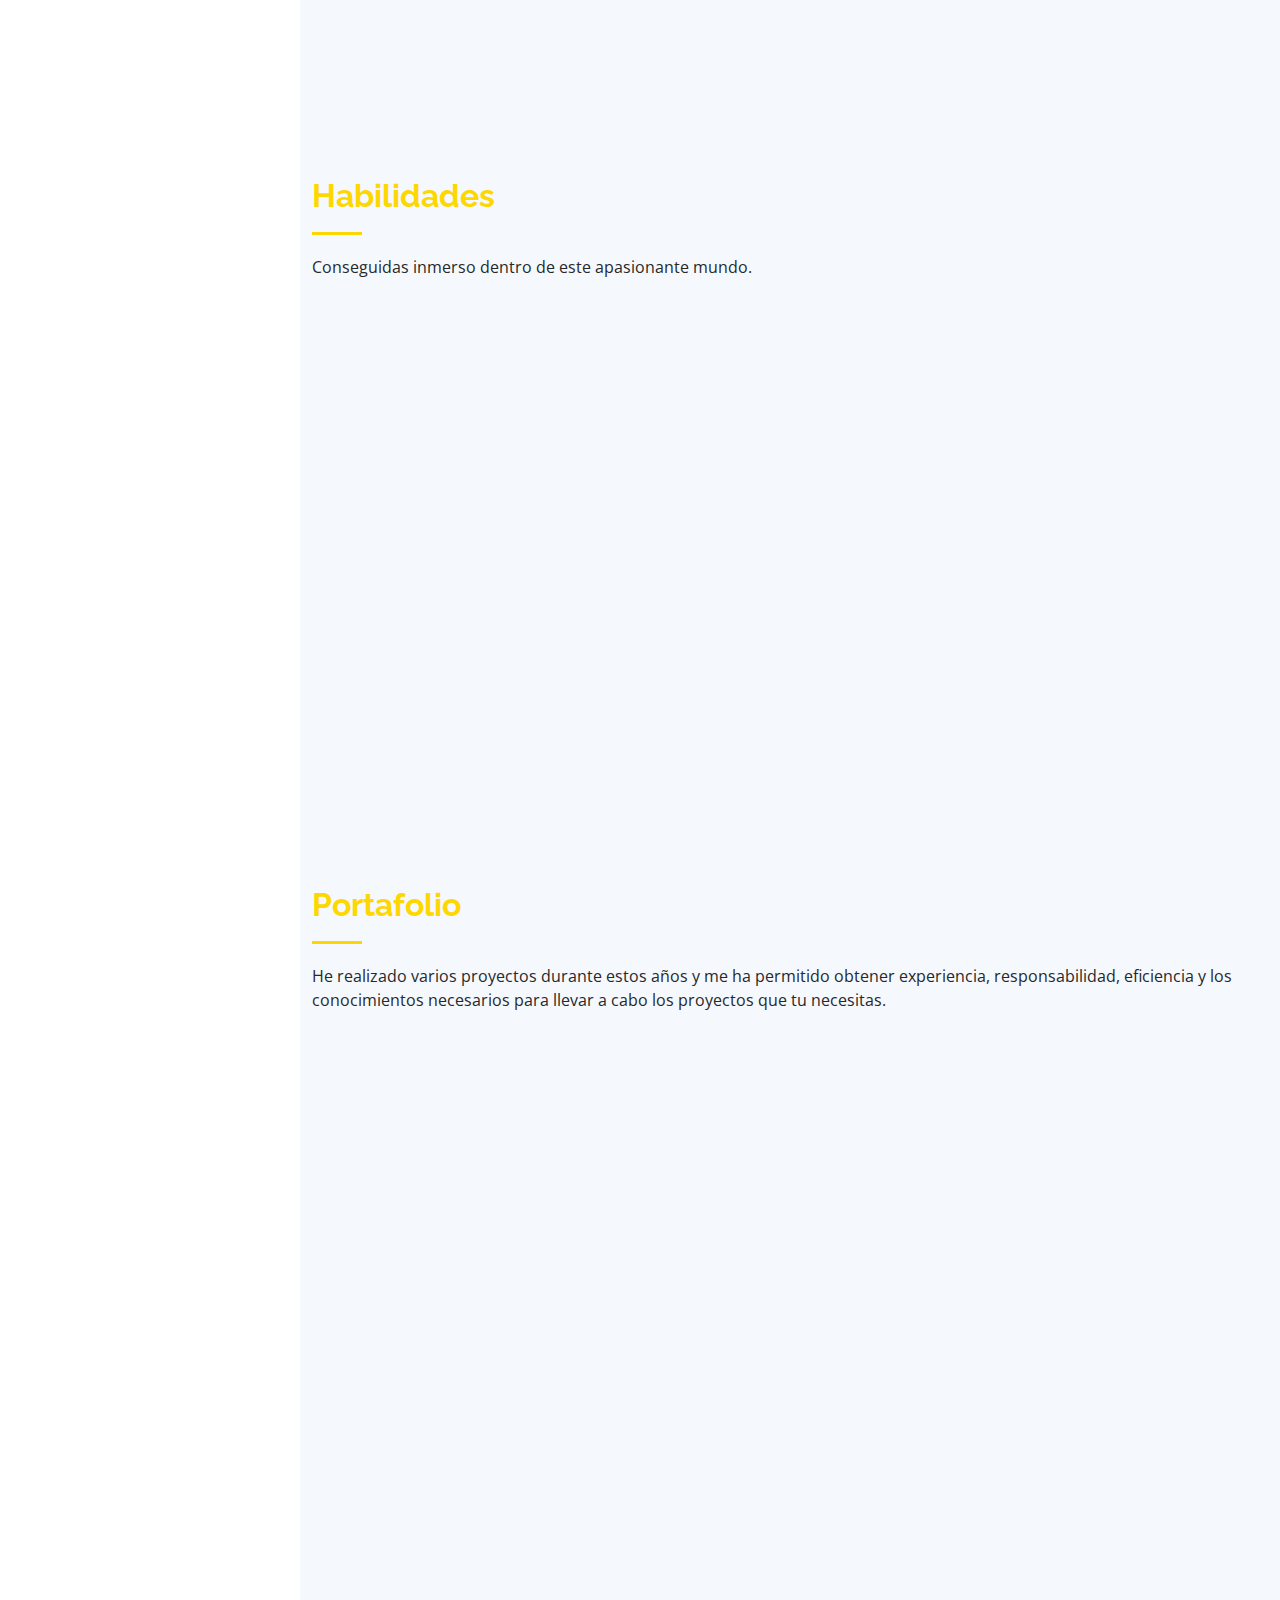
==== commit 5f775c3a: "bug fixed index spanish" ====
--- a/index.html
+++ b/index.html
@@ -1,5 +1,5 @@
 <!DOCTYPE html>
-<html lang="en">
+<html lang="es-ES">
 
 <head>
     <meta charset="utf-8">
@@ -7,7 +7,7 @@
 
     <title>Antonio Benalcázar</title>
     <meta content="Programador full stack, piensa 2 veces, programa una vez" name="description">
-    <meta content="Antonio Benalcázar, Portafolio, programador Ecuatoriano" name="keywords">
+    <meta content="Antonio Benalcázar, Portafolio, programador Ecuatoriano, programador, Ecuador, Desarrolador" name="keywords">
 
     <!-- Favicons -->
     <link href="assets/img/favicon.png" rel="icon">
@@ -28,6 +28,19 @@
 
     <!-- Template Main CSS File -->
     <link href="assets/css/style.css" rel="stylesheet">
+
+    <!-- Global site tag (gtag.js) - Google Analytics -->
+    <script async src="https://www.googletagmanager.com/gtag/js?id=G-FGSRSY8VW2"></script>
+    <script>
+        window.dataLayer = window.dataLayer || [];
+
+        function gtag() {
+            dataLayer.push(arguments);
+        }
+        gtag('js', new Date());
+
+        gtag('config', 'G-FGSRSY8VW2');
+    </script>
 
     <style>
         .swing {
@@ -96,6 +109,15 @@
             transition: background-color 0.5s linear, color 0.5s ease-out, transform 0.3s ease-out;
         }
         
+        .btn2 {
+            padding: 15px 32px;
+            text-transform: uppercase;
+            border-radius: 6px;
+            border: 3px solid white;
+            cursor: pointer;
+            transition: background-color 0.5s linear, color 0.5s ease-out, transform 0.3s ease-out;
+        }
+        
         .btn1:hover {
             transform: translateY(-5px);
         }
@@ -108,6 +130,15 @@
         .button-one:hover {
             color: var(--color-one);
             background-color: var(--color-two);
+        }
+        
+        .button-two {
+            background-color: var(--color-one);
+            color: var(--color-two);
+        }
+        
+        .button-two:hover {
+            background-image: url("assets/img/button-english.jpg");
         }
         
          :root {
@@ -157,6 +188,14 @@
                 transform: translateX(25%);
             }
         }
+        
+        .static {
+            position: absolute;
+        }
+        
+        .static:hover {
+            opacity: 0;
+        }
     </style>
 
 </head>
@@ -171,14 +210,23 @@
         <div class="d-flex flex-column">
 
             <div class="profile">
-                <img src="assets/img/profile-img.jpg" alt="" class="img-fluid rounded-circle">
+                <img src="assets/img/profile-img.webp" alt="" class="img-fluid rounded-circle">
                 <h1 class="text-light"><a href="index.html">Antonio Benalcázar</a></h1>
                 <div class="social-links mt-3 text-center">
-                    <a target="blank" href="https://twitter.com/SoloEscuchoRap" class="twitter"><i class="bx bxl-twitter"></i></a>
-                    <a target="blank" href="https://www.facebook.com/devdev00100101/" class="facebook"><i class="bx bxl-facebook"></i></a>
-                    <a target="blank" href="https://www.instagram.com/antdev0010/" class="instagram"><i class="bx bxl-instagram"></i></a>
-                    <a target="blank" href="https://www.linkedin.com/in/antonio-jose-benalc%C3%A1zar-cabrejo-9870444b/" class="linkedin"><i class="bx bxl-linkedin"></i></a>
-                    <a target="blank" href="https://github.com/toninow" class="github"><i class="bx bxl-github"></i></a>
+                    <a alt="enlace twitter" target="blank" href="https://twitter.com/SoloEscuchoRap" class="twitter"><i class="bx bxl-twitter"></i></a>
+                    <a alt="enlace facebook" target="blank" href="https://www.facebook.com/devdev00100101/" class="facebook"><i class="bx bxl-facebook"></i></a>
+                    <a alt="enlace instagram" target="blank" href="https://www.instagram.com/antdev0010/" class="instagram"><i class="bx bxl-instagram"></i></a>
+                    <a alt="enlace linkedin" target="blank" href="https://www.linkedin.com/in/antonio-jose-benalc%C3%A1zar-cabrejo-9870444b/" class="linkedin"><i class="bx bxl-linkedin"></i></a>
+                    <a alt="enlace github" target="blank" href="https://github.com/toninow" class="github"><i class="bx bxl-github"></i></a>
+                </div>
+                <div class="row" data-aos="fade-in">
+                    <div class="col-lg-12">
+                        <div align="center" style="margin: 5%;">
+                            <a href="/en/">
+                                <button style="color: white;" class="btn2 button-two">English</button>
+                            </a>
+                        </div>
+                    </div>
                 </div>
             </div>
             <nav id="navbar" class="nav-menu navbar">
@@ -189,6 +237,7 @@
                     <li><a href="#contact" class="nav-link scrollto"><i class="bx bx-envelope"></i> <span>Hablemos</span></a></li>
                 </ul>
             </nav>
+
             <!-- .nav-menu -->
         </div>
     </header>
@@ -211,14 +260,14 @@
 
                 <div class="section-title">
                     <h2>Sobre Mi</h2>
-                    <p>Apasionado por la tecnología desde el 93, el mundo es un lugar fascinante pero si miras a través del cerrojo verás que hay un como y un por qué, es ahí donde tu puedes hacer la diferencia. Atrévete a cambiar, y podrás refactorizar
-                        el mundo.
+                    <p>Tecnólogo en Desarrollo de software, Apasionado por la tecnología desde el 93, dedicado al mundo del arte del desarrollo, capacidad profesional para encausar y resolver problemas, hábil en toma de decisiones, trabajo en equipo, el
+                        mundo es un lugar fascinante pero si miras a través del cerrojo verás que hay un como y un por qué, es ahí donde tu puedes hacer la diferencia. Atrévete a cambiar, y podrás refactorizar el mundo.
                     </p>
                 </div>
 
                 <div class="row">
                     <div class="col-lg-4" data-aos="fade-right">
-                        <img src="assets/img/profile-img.jpg" class="img-fluid" alt="">
+                        <img style="width: 100%; height: auto" src="assets/img/profile-img.webp" class="img-fluid" alt="">
                     </div>
                     <div class="col-lg-8 pt-4 pt-lg-0 content" data-aos="fade-left">
                         <h3> Desarrollador por naturaleza</h3>
@@ -237,11 +286,12 @@
                                 <ul>
                                     <li><i class="bi bi-chevron-right"></i> <strong>Título:</strong> <span>Tecnólogo en Desarrollo de Software</span></li>
                                     <li><i class="bi bi-chevron-right"></i> <strong>Freelance:</strong> <span>Disponible</span></li>
+                                    <li><i class="bi bi-chevron-right"></i> <strong>Aprendiendo:</strong> <span>Livewire y React.js</span></li>
                                 </ul>
                             </div>
                         </div>
                         <p>
-                            llevo cuatro años estudiando programación de los cuales dos de ellos como profesional donde cada dia siempre se programa con algo nuevo.
+                            llevo cuatro años estudiando programación de los cuales dos de ellos como profesional, manteniendo el foco en ser mejor y mejorar las habilidades en lo que codificas, en donde cada día siempre se programa con algo nuevo.
                         </p>
                         <div class="row" data-aos="fade-in">
                             <div class="col-lg-12">
@@ -276,17 +326,17 @@
                                 <tr>
                                     <td>
                                         <figure class="swing">
-                                            <img src="./assets/img/skills/html5.png" style="width: 100%; height: 100%;" alt="">
-                                        </figure>
-                                    </td>
-                                    <td>
-                                        <figure class="swing">
-                                            <img src="./assets/img/skills/css3.png" style="width: 100%; height: 100%;" alt="">
-                                        </figure>
-                                    </td>
-                                    <td>
-                                        <figure class="swing">
-                                            <img src="./assets/img/skills/js.png" style="width: 100%; height: 100%;" alt="">
+                                            <img style="width: 100%; height: auto" src="./assets/img/skills/html5.webp" alt="">
+                                        </figure>
+                                    </td>
+                                    <td>
+                                        <figure class="swing">
+                                            <img style="width: 100%; height: auto" src="./assets/img/skills/css3.webp" alt="">
+                                        </figure>
+                                    </td>
+                                    <td>
+                                        <figure class="swing">
+                                            <img style="width: 100%; height: auto" src="./assets/img/skills/js.webp" alt="">
                                         </figure>
                                     </td>
                                 </tr>
@@ -300,17 +350,17 @@
                                 <tr>
                                     <td>
                                         <figure class="swing">
-                                            <img src="./assets/img/skills/laravel.png" style="width: 100%; height: 100%;" alt="">
-                                        </figure>
-                                    </td>
-                                    <td>
-                                        <figure class="swing">
-                                            <img src="./assets/img/skills/flutter.png" style="width: 100%; height: 100%;" alt="">
-                                        </figure>
-                                    </td>
-                                    <td>
-                                        <figure class="swing">
-                                            <img src="./assets/img/skills/php.png" style="width: 100%; height: 100%;" alt="">
+                                            <img style="width: 100%; height: auto" src="./assets/img/skills/laravel.webp" alt="">
+                                        </figure>
+                                    </td>
+                                    <td>
+                                        <figure class="swing">
+                                            <img style="width: 100%; height: auto" src="./assets/img/skills/flutter.webp" alt="">
+                                        </figure>
+                                    </td>
+                                    <td>
+                                        <figure class="swing">
+                                            <img style="width: 100%; height: auto" src="./assets/img/skills/php.webp" lt="">
                                         </figure>
                                     </td>
                                 </tr>
@@ -318,6 +368,54 @@
                         </table>
                     </div>
 
+                    <div class="col-lg-6" data-aos="fade-up" data-aos-delay="100">
+                        <table class="table">
+                            <tbody>
+                                <tr>
+                                    <td>
+                                        <figure class="swing">
+                                            <img style="width: 100%; height: auto" src="./assets/img/skills/bootstrap.webp" alt="">
+                                        </figure>
+                                    </td>
+                                    <td>
+                                        <figure class="swing">
+                                            <img style="width: 100%; height: auto" src="./assets/img/skills/postgresql.webp" alt="">
+                                        </figure>
+                                    </td>
+                                    <td>
+                                        <figure class="swing">
+                                            <img style="width: 100%; height: auto" src="./assets/img/skills/mysql.webp" lt="">
+                                        </figure>
+                                    </td>
+                                </tr>
+                            </tbody>
+                        </table>
+                    </div>
+
+                    <div class="col-lg-6" data-aos="fade-up" data-aos-delay="100">
+                        <table class="table">
+                            <tbody>
+                                <tr>
+                                    <td>
+                                        <figure class="swing">
+                                            <img style="width: 100%; height: auto" src="./assets/img/skills/git.webp" alt="">
+                                        </figure>
+                                    </td>
+                                    <td>
+                                        <figure class="swing">
+                                            <img style="width: 100%; height: auto" src="./assets/img/skills/windows.webp" alt="">
+                                        </figure>
+                                    </td>
+                                    <td>
+                                        <figure class="swing">
+                                            <img style="width: 100%; height: auto" src="./assets/img/skills/linux.webp" lt="">
+                                        </figure>
+                                    </td>
+                                </tr>
+                            </tbody>
+                        </table>
+                    </div>
+
                 </div>
 
             </div>
@@ -330,7 +428,7 @@
 
                 <div class="section-title">
                     <h2>Portafolio</h2>
-                    <p>He realizado varios proyectos durante estos años y me ha permitido obtener experiencia y los conocimientos necesarios. </p>
+                    <p>He realizado varios proyectos durante estos años y me ha permitido obtener experiencia, responsabilidad, eficiencia y los conocimientos necesarios para llevar a cabo los proyectos que tu necesitas. </p>
                 </div>
 
                 <div class="row" data-aos="fade-up">
@@ -348,10 +446,10 @@
 
                     <div class="col-lg-4 col-md-6 portfolio-item filter-app">
                         <div class="portfolio-wrap">
-                            <img src="assets/img/portfolio/portfolio-1.gif" class="img-fluid" alt="">
-                            <a target="blank" href="https://www.cruzrojainstituto.edu.ec/">
+                            <img id="myImg" style="width: 100%; height: auto" src="assets/img/portfolio/port1.webp" class="img-fluid" alt="">
+                            <a target="blank" href="https://www.cruzrojainstituto.edu.ec">
                                 <div class="portfolio-links">
-                                    <h4 style="color: black; background-color: white;">Página web istcre</h4>
+                                    <button class="btn1 button-one">Página web istcre</button>
                                 </div>
                             </a>
                         </div>
@@ -359,10 +457,10 @@
 
                     <div class="col-lg-4 col-md-6 portfolio-item filter-web">
                         <div class="portfolio-wrap">
-                            <img src="assets/img/portfolio/portfolio-3.gif" class="img-fluid" alt="">
-                            <a target="blank" href="https://www.cruzrojainstituto.edu.ec/">
+                            <img id="imgDino" style="width: 100%; height: auto" src="assets/img/portfolio/port2.webp" class="img-fluid" alt="">
+                            <a target="blank" href="https://fonap-game.web.app/">
                                 <div class="portfolio-links">
-                                    <h4 style="color: black; background-color: white;">Video juego aprendizaje fonap</h4>
+                                    <button class="btn1 button-one">Video juego aprendizaje Fundación fonap</button>
                                 </div>
                             </a>
                         </div>
@@ -370,10 +468,10 @@
 
                     <div class="col-lg-4 col-md-6 portfolio-item filter-app">
                         <div class="portfolio-wrap">
-                            <img src="assets/img/portfolio/portfolio-2.gif" class="img-fluid" alt="">
-                            <a target="blank" href="https://www.cruzrojainstituto.edu.ec/">
+                            <img id="imgDino" style="width: 100%; height: auto" src="assets/img/portfolio/port3.webp" class="img-fluid" alt="">
+                            <a target="blank" href="https://www.revistaacademica-istcre.edu.ec/">
                                 <div class="portfolio-links">
-                                    <h4 style="color: black; background-color: white;">Revista istcre</h4>
+                                    <button class="btn1 button-one">Revista istcre</button>
                                 </div>
                             </a>
                         </div>
@@ -381,10 +479,10 @@
 
                     <div class="col-lg-4 col-md-6 portfolio-item filter-card">
                         <div class="portfolio-wrap">
-                            <img src="assets/img/portfolio/portfolio-4.gif" class="img-fluid" alt="">
-                            <a target="blank" href="https://www.cruzrojainstituto.edu.ec/">
+                            <img id="imgDino" style="width: 100%; height: auto" src="assets/img/portfolio/port4.webp" class="img-fluid" alt="">
+                            <a target="blank" href="https://admisiones.cruzrojainstituto.edu.ec/">
                                 <div class="portfolio-links">
-                                    <h4 style="color: black; background-color: white;">Admisiones Istcre</h4>
+                                    <button class="btn1 button-one">Admisiones Istcre</button>
                                 </div>
                             </a>
                         </div>
@@ -392,10 +490,10 @@
 
                     <div class="col-lg-4 col-md-6 portfolio-item filter-app">
                         <div class="portfolio-wrap">
-                            <img src="assets/img/portfolio/portfolio-6.gif" class="img-fluid" alt="">
-                            <a target="blank" href="https://www.cruzrojainstituto.edu.ec/">
+                            <img id="imgDino" style="width: 100%; height: auto" src="assets/img/portfolio/port5.webp" class="img-fluid" alt="">
+                            <a target="blank" href="https://www.cruzrojainstituto.edu.ec/cec">
                                 <div class="portfolio-links">
-                                    <h4 style="color: black; background-color: white;">Educación Continua istcre</h4>
+                                    <button class="btn1 button-one">Educación Continua istcre</button>
                                 </div>
                             </a>
                         </div>
@@ -415,8 +513,8 @@
             <div class="content">
                 <div class="container">
                     <div class="section-title">
-                        <h2>Hablemos</h2>
-                        <p>Si tienes alguna consulta no dudes en chatear conmigo.</p>
+                        <h2 style="color: white;">Hablemos</h2>
+                        <p style="color: white;">Si tienes alguna consulta no dudes en chatear conmigo.</p>
                     </div>
                     <div class="row" data-aos="fade-in">
                         <div class="col-lg-12">
@@ -464,7 +562,6 @@
 
     <!-- Template Main JS File -->
     <script src="assets/js/main.js"></script>
-
 </body>
 
 </html>--- a/assets/css/style.css
+++ b/assets/css/style.css
@@ -229,7 +229,7 @@
 #hero {
     width: 100%;
     height: 100vh;
-    background: url("../img/hero-bg.jpg") top center;
+    background: url("../img/hero-bg.webp") top center;
     background-size: cover;
 }
 
@@ -574,7 +574,6 @@
 
 .portfolio .portfolio-wrap::before {
     content: "";
-    background: rgba(255, 255, 255, 0.5);
     position: absolute;
     left: 0;
     right: 0;
